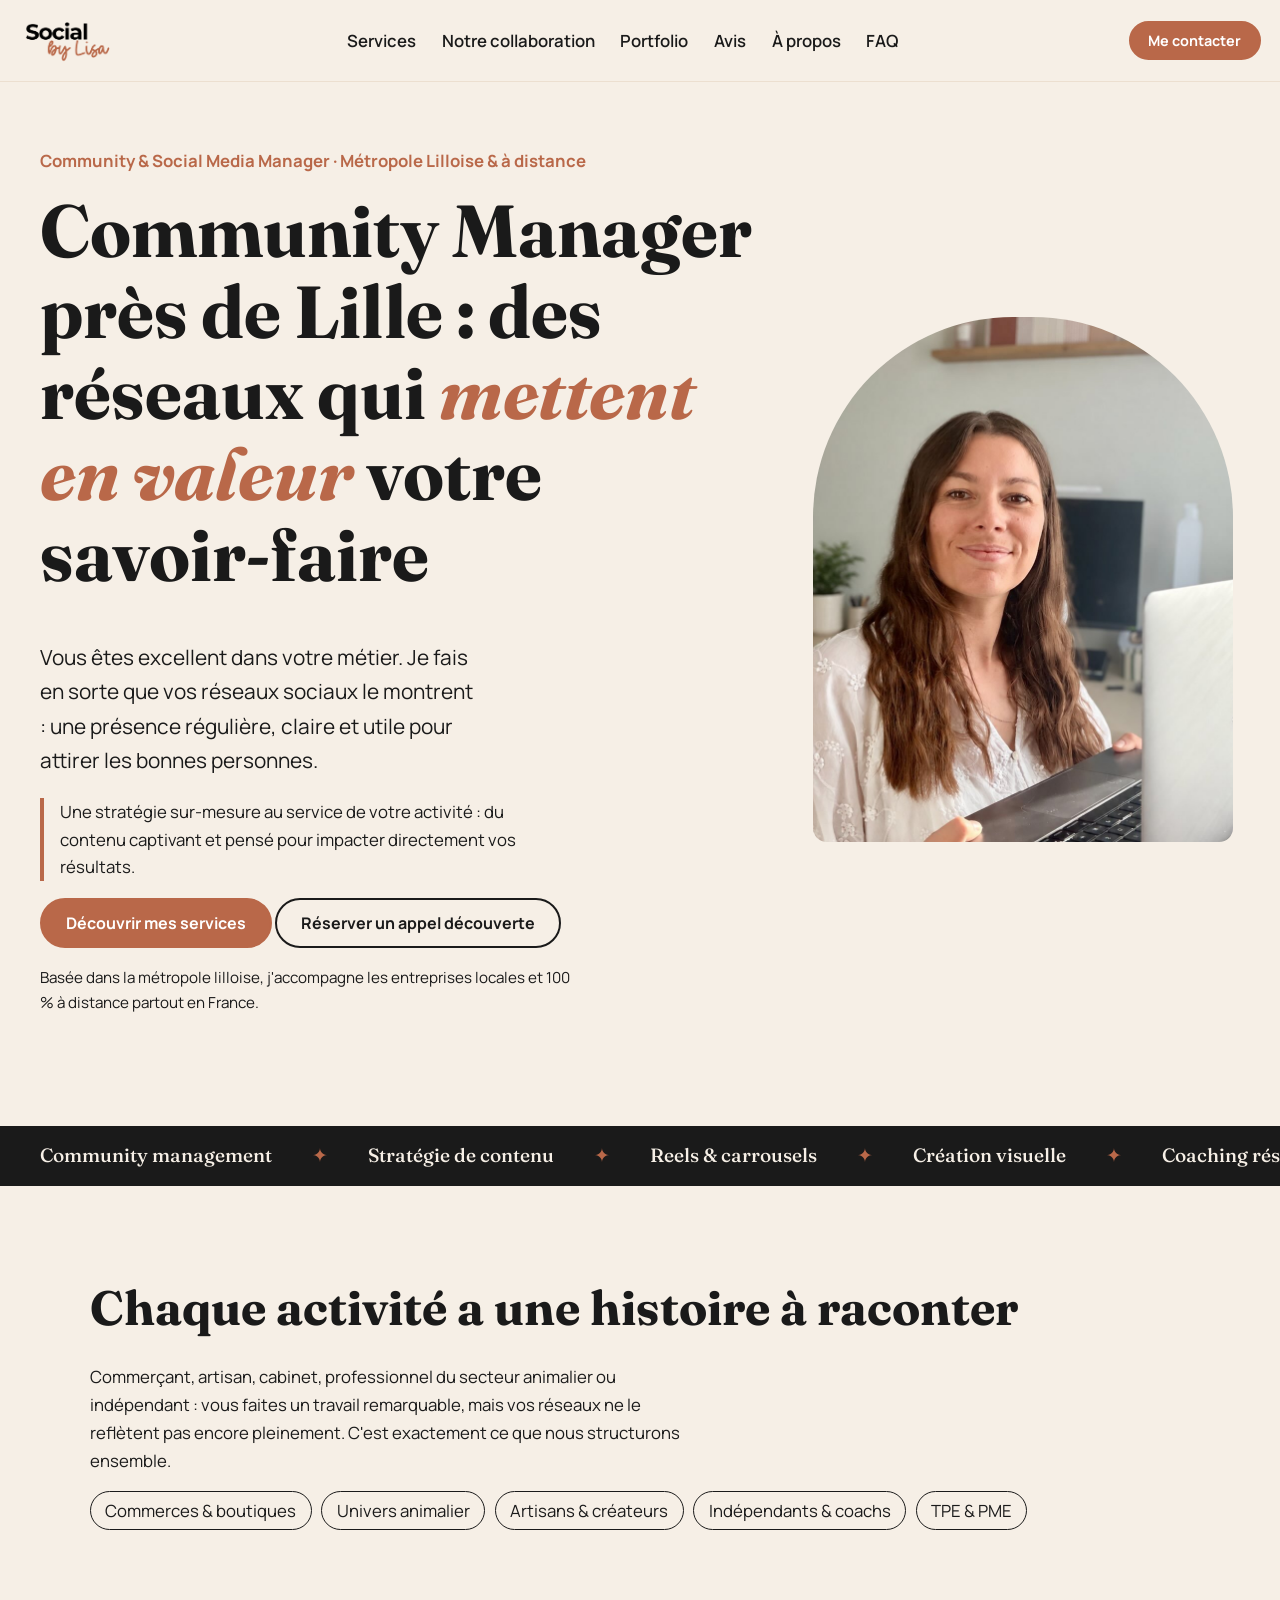
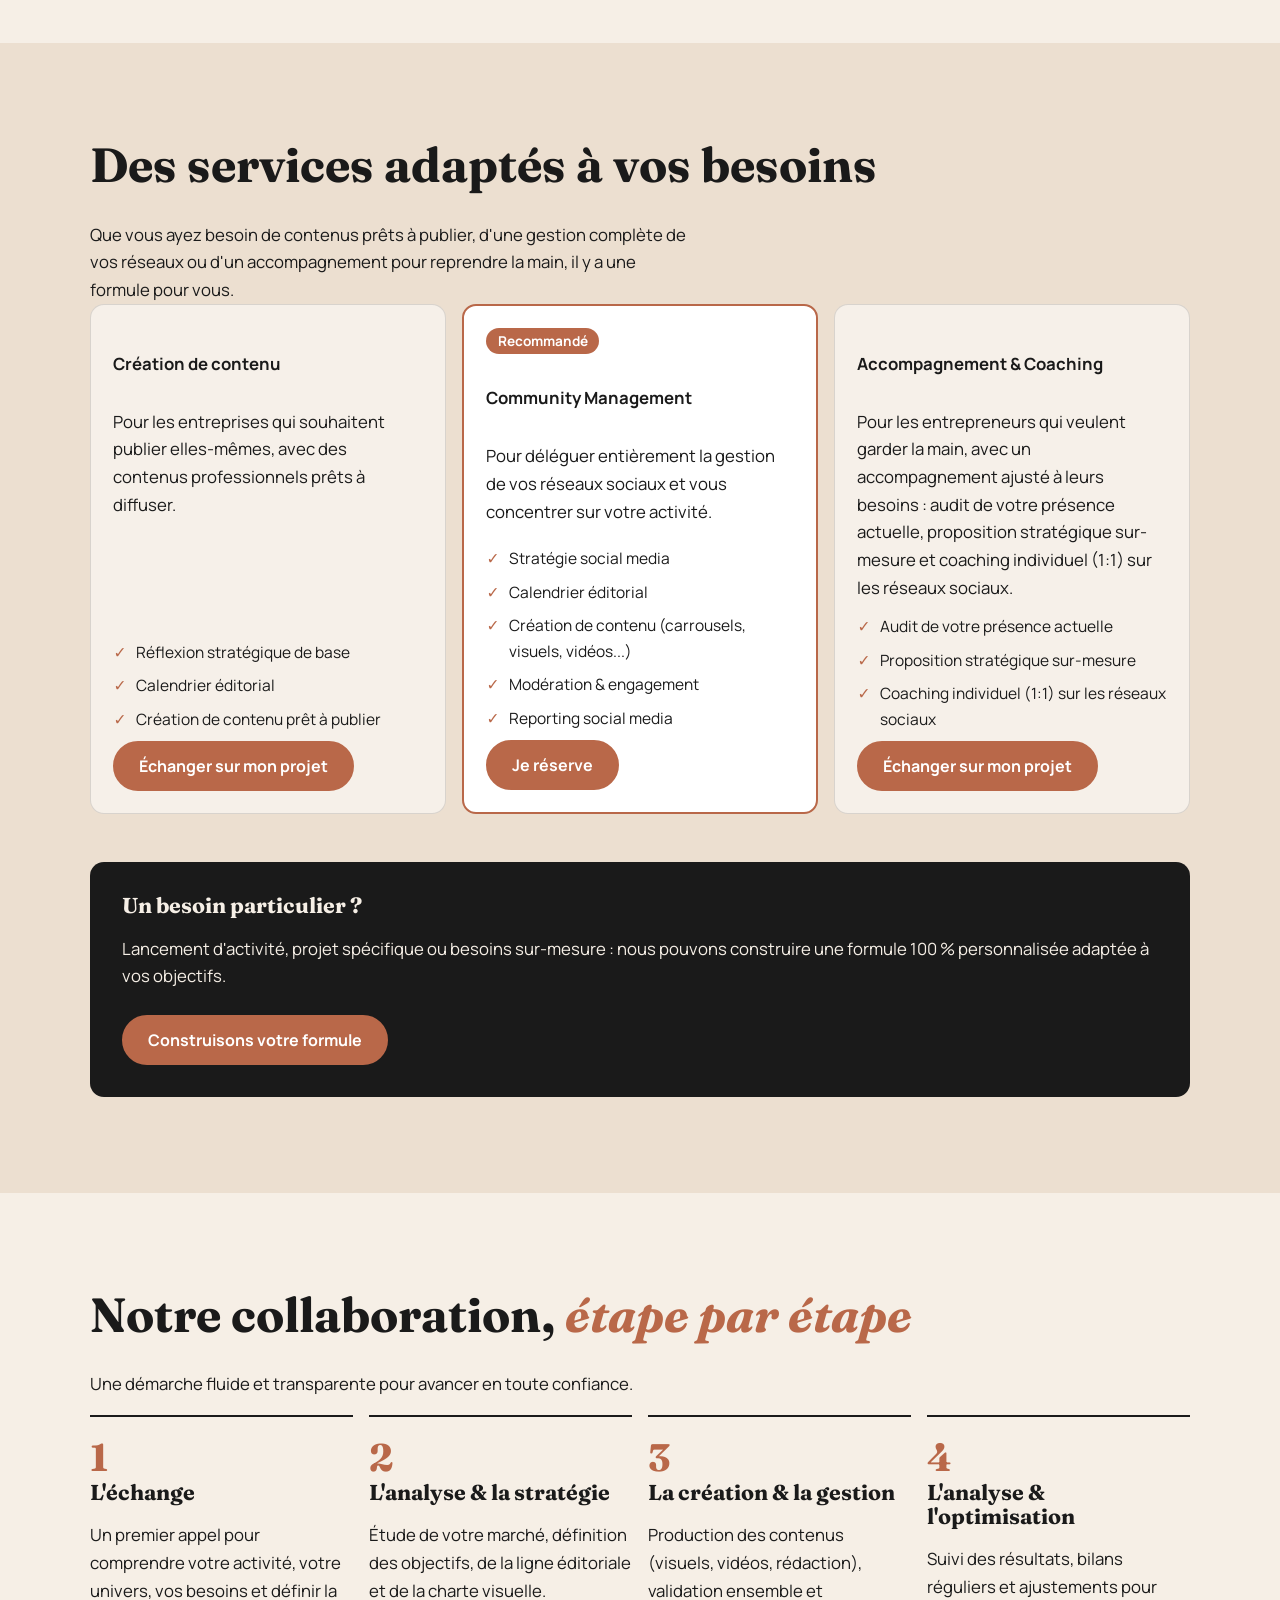
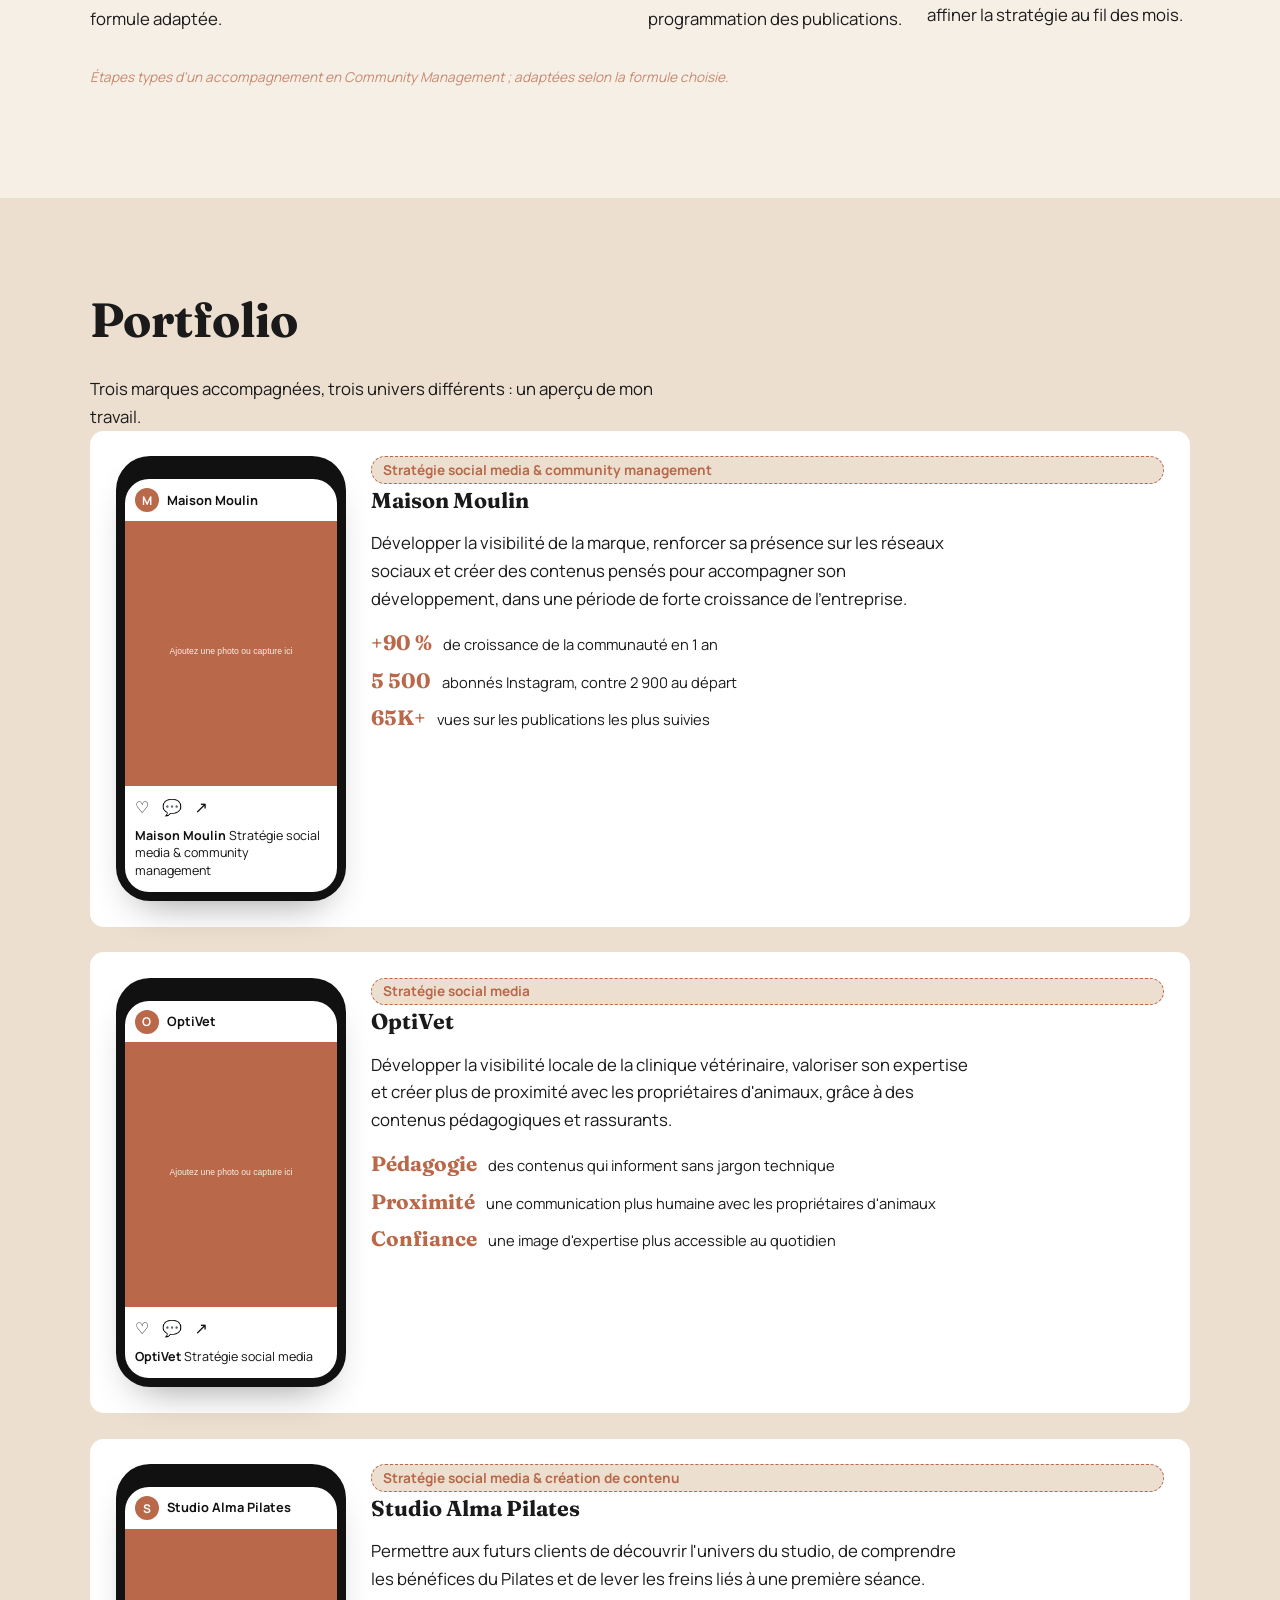
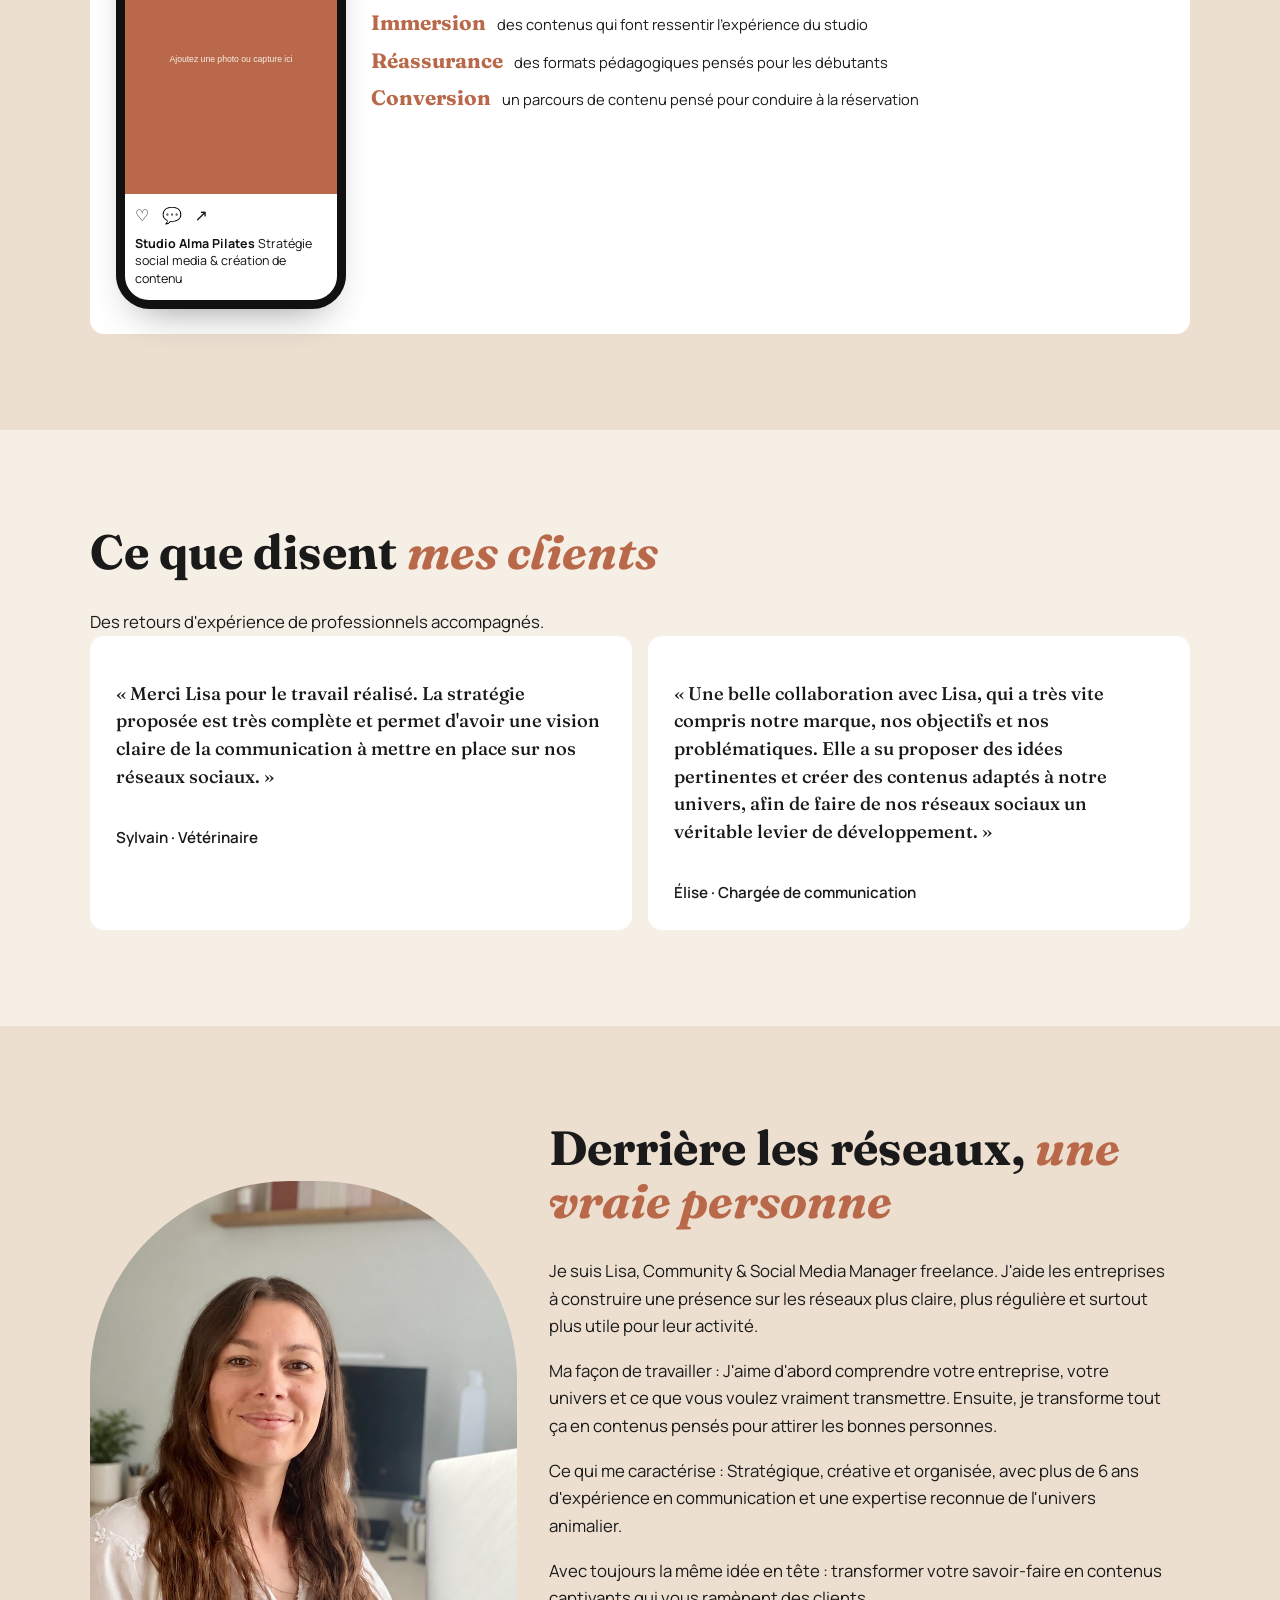
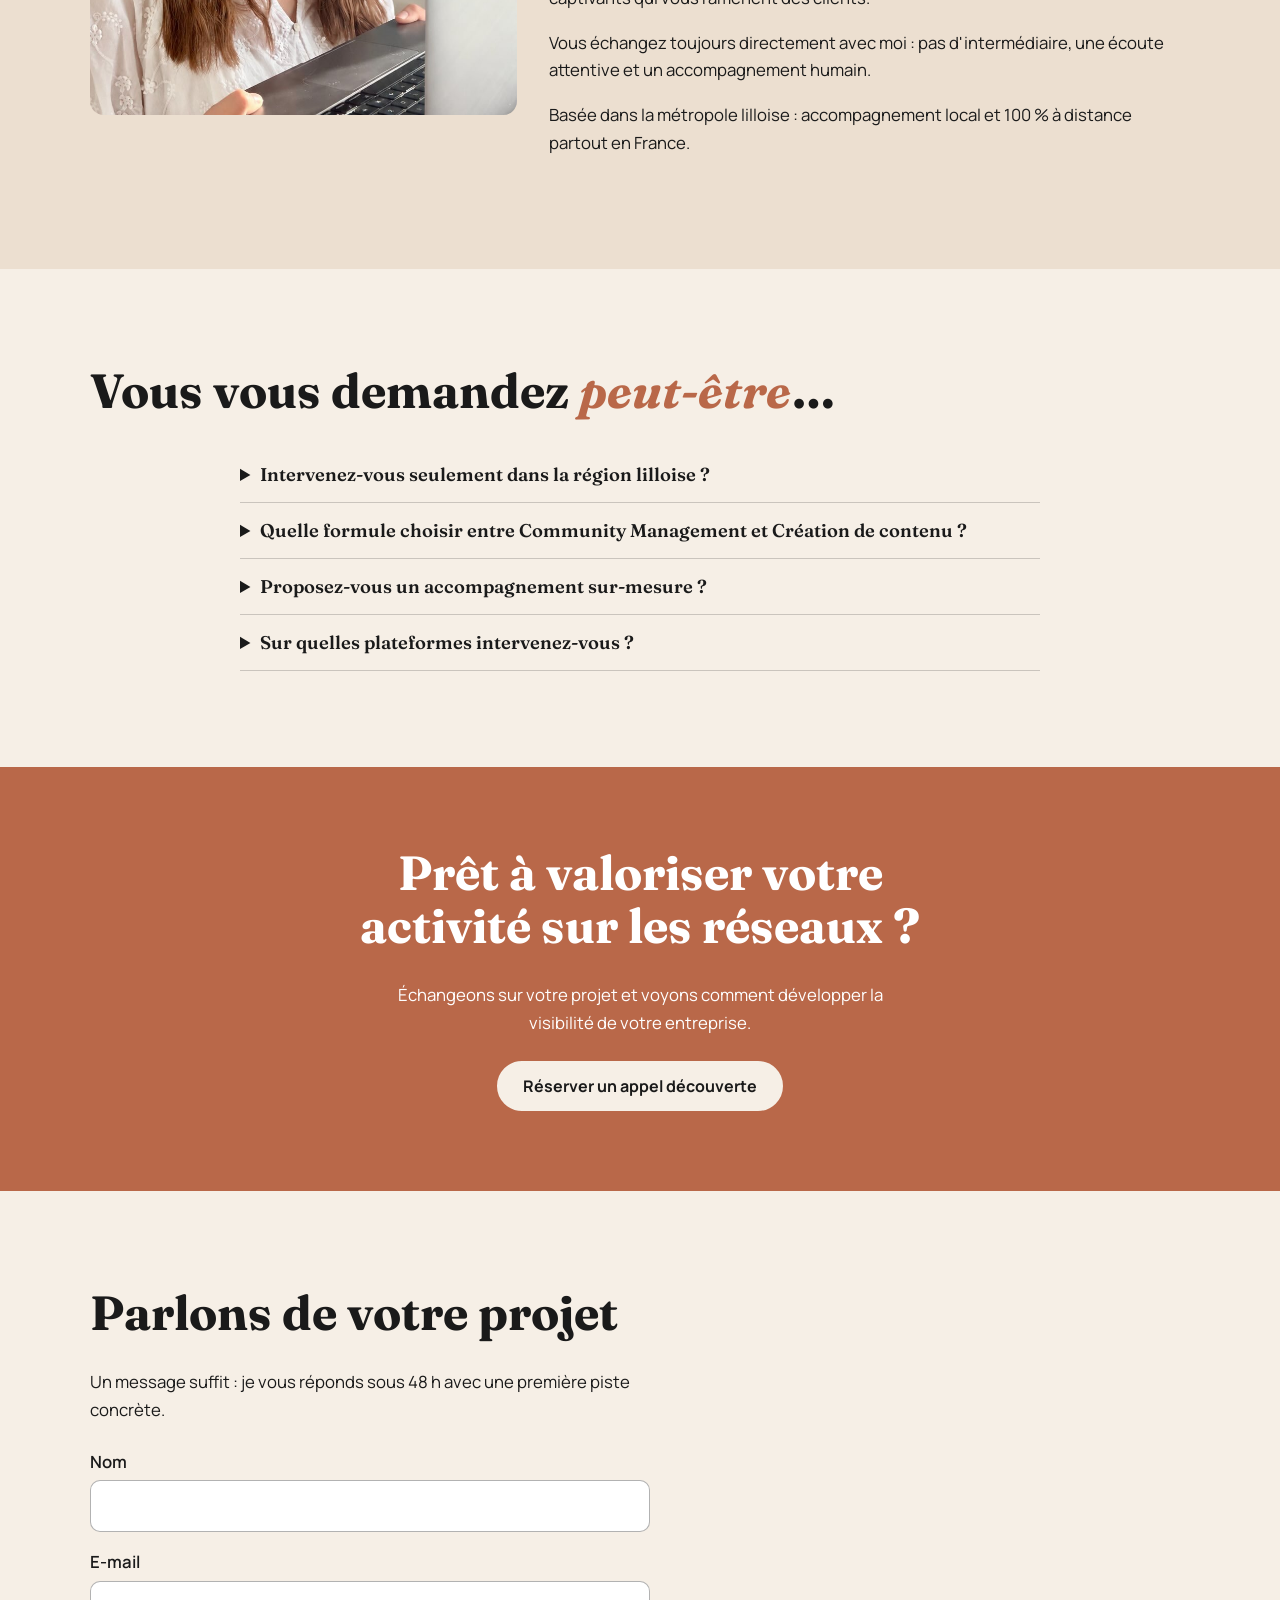
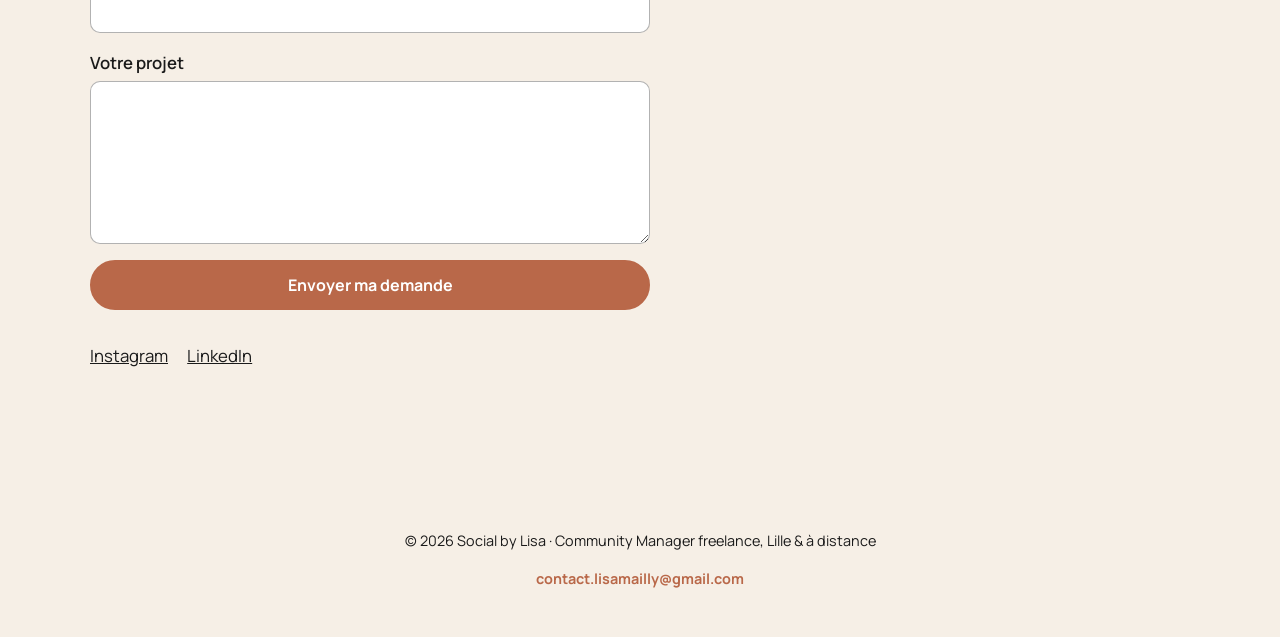
==== index.html @ d809c29f "Add files via upload" ====
<!DOCTYPE html>
<html lang="fr">
<head>
<meta charset="utf-8">
<meta name="viewport" content="width=device-width, initial-scale=1">
<title>Community Manager Freelance Lille &amp; À Distance | Social by Lisa</title>
<meta name="description" content="Community manager freelance basée près de Lille et 100 % à distance : stratégie, création de contenu et gestion de vos réseaux sociaux.">
<link rel="canonical" href="https://VOTRE-DOMAINE.fr/">
<meta property="og:type" content="website">
<meta property="og:title" content="Community Manager Freelance Lille &amp; À Distance | Social by Lisa">
<meta property="og:description" content="Stratégie, création de contenu et gestion de réseaux sociaux, en présentiel autour de Lille ou à distance.">
<meta property="og:image" content="https://VOTRE-DOMAINE.fr/images/partage.jpg">
<meta name="twitter:card" content="summary_large_image">
<meta property="og:locale" content="fr_FR">
<meta name="theme-color" content="#f6efe6">
<link rel="preconnect" href="https://fonts.googleapis.com"><link rel="preconnect" href="https://fonts.gstatic.com" crossorigin>
<link href="https://fonts.googleapis.com/css2?family=Fraunces:ital,opsz,wght@0,9..144,500;0,9..144,700;1,9..144,500&family=Manrope:wght@400;600;700&display=swap" rel="stylesheet">
<link rel="stylesheet" href="style.css">
<script type="application/ld+json">
{"@context":"https://schema.org","@type":"ProfessionalService","name":"Social by Lisa","description":"Community manager et créatrice de contenu freelance : gestion de réseaux sociaux à Lille, dans les Hauts-de-France et à distance.","url":"https://VOTRE-DOMAINE.fr/","areaServed":[{"@type":"City","name":"Lille"},{"@type":"AdministrativeArea","name":"Métropole Européenne de Lille"},{"@type":"AdministrativeArea","name":"Hauts-de-France"},{"@type":"Country","name":"France"}],"address":{"@type":"PostalAddress","addressRegion":"Hauts-de-France","addressCountry":"FR"},"makesOffer":[{"@type":"Offer","itemOffered":{"@type":"Service","name":"Création de contenu"}},{"@type":"Offer","itemOffered":{"@type":"Service","name":"Community Management"}},{"@type":"Offer","itemOffered":{"@type":"Service","name":"Accompagnement & Coaching"}}]}
</script>
</head>
<body>
<a class="skip" href="#main">Aller au contenu</a>
<header class="top"><a class="logo" href="#accueil"><img id="logo" alt="Logo Social by Lisa" hidden></a><button class="burger" aria-label="Menu" aria-expanded="false">Menu</button><nav aria-label="Navigation principale"><ul id="nav"></ul></nav><a class="btn small" data-mail data-k="nav_cta">Me contacter</a></header>
<main id="main">
<section id="accueil" class="hero"><div class="hero-in"><div>
<p class="kicker" data-k="hero.kicker"></p>
<h1 data-k="hero.h1">Community Manager freelance près de Lille : des réseaux qui vous ramènent des clients</h1>
<p class="lead" data-k="hero.lead"></p><p class="pos" data-k="hero.positioning"></p>
<p class="actions"><a class="btn" href="#offres" data-k="hero.cta1"></a> <a class="btn ghost" data-mail data-k="hero.cta2"></a></p>
<p class="zone" data-k="hero.zone"></p></div>
<figure class="photo"><img id="heroimg" width="640" height="800" alt=""></figure></div></section>
<div class="marquee" aria-hidden="true"><div id="marquee"></div></div>
<section id="pour-qui" class="sec"><h2 data-k="who.title"></h2><p class="intro" data-k="who.text"></p><ul id="tags" class="values"></ul></section>
<section id="offres" class="sec alt"><h2 data-k="offers.title"></h2><p class="intro" data-k="offers.intro"></p><div id="offers"></div>
<aside class="sur-mesure"><h3 data-k="custom.title"></h3><p data-k="custom.text"></p><a class="btn" data-mail data-k="custom.cta"></a></aside></section>
<section id="methode" class="sec"><h2 data-k="method.title"></h2><p class="intro" data-k="method.intro"></p><ol id="steps" class="steps"></ol><p class="note" data-k="method.note"></p></section>
<section id="portfolio" class="sec alt"><h2 data-k="portfolio.title"></h2><p class="intro" data-k="portfolio.intro"></p><div id="cases" class="cases"></div></section>
<section id="avis" class="sec"><h2 data-k="reviews.title"></h2><p class="intro" data-k="reviews.intro"></p><div id="reviews" class="reviews"></div></section>
<section id="apropos" class="sec alt"><div class="about"><figure class="photo"><img id="aboutimg" width="640" height="800" alt="" loading="lazy"></figure><div><h2 data-k="about.title"></h2><div id="about"></div></div></div></section>
<section id="faq" class="sec"><h2 data-k="faq.title"></h2><div id="faqlist" class="faq"></div></section>
<section class="band"><h2 data-k="cta.title"></h2><p data-k="cta.text"></p><a class="btn light" data-mail data-k="cta.button"></a></section>
<section id="contact" class="sec"><h2 data-k="contact.title"></h2><p class="intro" data-k="contact.intro"></p>
<form name="contact" method="POST" data-netlify="true" netlify-honeypot="bot" class="form">
<input type="hidden" name="form-name" value="contact"><p hidden><label>Ne pas remplir <input name="bot"></label></p>
<label>Nom<input name="nom" required autocomplete="name"></label>
<label>E-mail<input type="email" name="email" required autocomplete="email"></label>
<label>Votre projet<textarea name="message" rows="5" required></textarea></label>
<button class="btn" type="submit" data-k="contact.submit">Envoyer</button></form>
<ul id="socials" class="socials"></ul></section>
</main>
<footer><p data-k="footer.text"></p><p><a class="footer-mail" data-mail data-k="footer.email"></a></p></footer>
<script src="script.js" defer></script>
</body></html>
---- style.css ----
:root{--bg:#f6efe6;--accent:#b96849;--ink:#1a1a1a;--soft:#ecdfd0;--r:14px}
*{box-sizing:border-box}html{scroll-behavior:smooth}
body{margin:0;background:var(--bg);color:var(--ink);font:400 1.05rem/1.65 Manrope,system-ui,sans-serif}
h1,h2,h3{font-family:Fraunces,Georgia,serif;line-height:1.1;margin:0 0 .6em}
h1{font-size:clamp(2.3rem,7vw,4.6rem);font-weight:700;max-width:16ch}
h2{font-size:clamp(1.9rem,4.5vw,3rem)}h3{font-size:1.35rem}
a{color:inherit}:focus-visible{outline:3px solid var(--accent);outline-offset:3px}
.skip{position:absolute;left:-999px}.skip:focus{left:1rem;top:1rem;background:#fff;padding:.5rem;z-index:9}
.top{position:sticky;top:0;z-index:5;display:flex;justify-content:space-between;align-items:center;padding:.9rem 1.2rem;background:var(--bg);border-bottom:1px solid var(--soft)}
.logo{font:700 1.25rem Fraunces,serif;text-decoration:none}
nav ul{list-style:none;margin:0;padding:0;display:none;position:absolute;left:0;right:0;top:100%;background:var(--bg);flex-direction:column;padding:1rem 1.2rem;border-bottom:1px solid var(--soft)}
nav ul.open{display:flex}nav a{text-decoration:none;font-weight:600;padding:.4rem 0;display:block}nav a:hover{color:var(--accent)}
.burger{background:none;border:1px solid var(--ink);border-radius:99px;padding:.35rem .9rem;font:inherit;cursor:pointer}
section{padding:4.5rem 1.2rem}.hero>*{max-width:1100px;margin-left:auto;margin-right:auto}
.sec{padding-inline:max(1.2rem,calc((100% - 1100px)/2))}
.hero{padding-top:5rem}.hero>*{max-width:1100px}
.kicker{color:var(--accent);font-weight:700}.lead{font-size:1.3rem;max-width:34ch}
.pos{max-width:52ch;border-left:4px solid var(--accent);padding-left:1rem}.zone{max-width:60ch;font-size:.95rem}
.alt{background:var(--soft)}.intro{max-width:60ch;margin:0}
.btn{display:inline-block;background:var(--accent);color:#fff;border:2px solid var(--accent);border-radius:99px;padding:.75rem 1.5rem;font:700 1rem Manrope,sans-serif;text-decoration:none;cursor:pointer;transition:transform .2s,background .2s}
.btn:hover{transform:translateY(-2px);background:#a45a3e}.btn.ghost{background:transparent;color:var(--ink);border-color:var(--ink)}
.offer{margin:2.5rem auto}.offer>p{max-width:62ch}
.packs{display:grid;gap:1rem;grid-template-columns:repeat(auto-fit,minmax(220px,1fr))}
.pack{background:#fff8;border:1px solid #1a1a1a22;border-radius:var(--r);padding:1.4rem;display:flex;flex-direction:column;gap:.5rem}
.pack.reco{border:2px solid var(--accent);background:#fff}.pack .price{font:700 1.9rem Fraunces,serif;color:var(--accent)}
.pack .badge{align-self:flex-start;background:var(--accent);color:#fff;border-radius:99px;padding:.1rem .7rem;font-size:.85rem;font-weight:700}
.pack p{margin:0;flex:1;white-space:pre-line}
.sur-mesure{margin-top:3rem;padding:2rem;border-radius:var(--r);background:var(--ink);color:var(--bg)}.sur-mesure .btn{margin-top:.5rem}
.grid{display:grid;gap:1rem;grid-template-columns:repeat(auto-fill,minmax(230px,1fr))}
.grid figure{margin:0;border-radius:var(--r);overflow:hidden;background:#fff}
.grid img{display:block;width:100%;aspect-ratio:4/5;object-fit:cover;transition:transform .4s}.grid figure:hover img{transform:scale(1.04)}
.grid figcaption{padding:.7rem 1rem;font-weight:600}
.about{display:grid;gap:1.5rem}.about p{max-width:62ch}.values{display:flex;gap:.6rem;flex-wrap:wrap;list-style:none;padding:0}
.values li{border:1px solid var(--ink);border-radius:99px;padding:.3rem .9rem}
.form{display:grid;gap:1rem;max-width:560px;margin:1.5rem auto 0 0}
.form label{display:grid;gap:.3rem;font-weight:600}
input,textarea{font:inherit;padding:.7rem;border:1px solid #1a1a1a55;border-radius:10px;background:#fff}
.socials{list-style:none;display:flex;gap:1.2rem;padding:0;margin-top:2rem}
footer{padding:2rem 1.2rem;text-align:center;font-size:.9rem}
footer .footer-mail{color:var(--accent);font-weight:700;text-decoration:none}
@media(min-width:860px){.burger{display:none}nav ul{display:flex!important;position:static;flex-direction:row;gap:1.6rem;padding:0;border:0}section{padding:6rem 2rem}.about{grid-template-columns:1fr 1fr}}
@media(prefers-reduced-motion:reduce){*{transition:none!important;scroll-behavior:auto!important}}
/* ---- v2 : style agence ---- */
em{font-style:italic;color:var(--accent)}
.top{gap:1rem}.logo{display:flex;align-items:center;gap:.6rem}.logo img{height:52px;width:auto}
.btn.small{padding:.5rem 1.1rem;font-size:.9rem;display:none}
.hero{padding-top:3rem}.hero-in{max-width:1200px;margin:0 auto;display:grid;gap:2.5rem;align-items:center}
.hero h1{max-width:18ch}
.photo{margin:0;border-radius:200px 200px var(--r) var(--r);overflow:hidden;background:var(--soft);max-width:420px;justify-self:center}
.photo img{display:block;width:100%;height:auto;aspect-ratio:4/5;object-fit:cover}
.marquee{overflow:hidden;background:var(--ink);color:var(--bg);padding:1rem 0;white-space:nowrap}
.marquee div{display:inline-flex;gap:2.5rem;animation:mq 40s linear infinite;font:500 1.2rem Fraunces,serif;padding-left:2.5rem}
.marquee span::after{content:"✦";color:var(--accent);margin-left:2.5rem}
@keyframes mq{to{transform:translateX(-50%)}}
.steps{list-style:none;counter-reset:s;padding:0;display:grid;gap:1rem;grid-template-columns:repeat(auto-fit,minmax(220px,1fr))}
.steps li{counter-increment:s;border-top:2px solid var(--ink);padding-top:1rem}
.steps li::before{content:counter(s);font:700 2.4rem Fraunces,serif;color:var(--accent)}
.reviews{display:grid;gap:1rem;grid-template-columns:repeat(auto-fit,minmax(260px,1fr))}
.review{margin:0;background:#fff;border-radius:var(--r);padding:1.6rem;display:flex;flex-direction:column;gap:1rem;position:relative}
.review blockquote{margin:0;font:500 1.15rem/1.5 Fraunces,serif}.review figcaption{font-weight:600;font-size:.95rem}
.tag{align-self:flex-start;background:var(--soft);border:1px dashed var(--accent);border-radius:99px;padding:.1rem .7rem;font-size:.8rem}
.about{max-width:1100px;margin:0 auto;display:grid;gap:2rem;align-items:center}.about>*{max-width:none}
.faq{max-width:800px;margin:1.5rem auto 0 0}
.faq details{border-bottom:1px solid #1a1a1a33;padding:1rem 0}.faq summary{cursor:pointer;font:600 1.15rem Fraunces,serif}
.faq p{margin:.6rem 0 0}
.band{background:var(--accent);color:#fff;text-align:center;padding:5rem 1.2rem}
.band h2{max-width:20ch;margin-inline:auto}.band p{max-width:52ch;margin:0 auto 1.5rem}
.btn.light{background:var(--bg);color:var(--ink);border-color:var(--bg)}.band em{color:var(--ink)}
.sur-mesure em{color:var(--bg)}.sec>.values,.sec>.faq{margin-left:auto;margin-right:auto}
@media(min-width:860px){.btn.small{display:inline-block}.hero-in{grid-template-columns:1.25fr .75fr}.about{grid-template-columns:.8fr 1.2fr}}
@media(prefers-reduced-motion:reduce){.marquee div{animation:none}}
/* ---- v3 : services sans prix, portfolio en aperçu téléphone ---- */
.pack .features{list-style:none;padding:0;margin:.3rem 0 0;display:grid;gap:.5rem}
.pack .features li{padding-left:1.4rem;position:relative;font-size:.97rem}
.pack .features li::before{content:"✓";position:absolute;left:0;color:var(--accent);font-weight:700}
.pack .btn{margin-top:auto;align-self:flex-start}
.note{font-size:.85rem;opacity:.75;margin-top:1rem}
.cases{display:grid;gap:1.6rem}
.case{background:#fff;border-radius:var(--r);padding:1.6rem;display:grid;gap:1.6rem}
.case .tag{color:var(--accent);font-weight:700;font-size:.85rem;margin:0 0 .3rem}
.case h3{margin:0 0 .5rem}
.case-body>p:not(.tag){max-width:60ch}
.case-stats{list-style:none;padding:0;margin:1.1rem 0 0;display:grid;gap:.7rem}
.case-stats li{display:grid;grid-template-columns:auto 1fr;gap:.7rem;align-items:baseline}
.case-stats strong{font:700 1.3rem Fraunces,serif;color:var(--accent);white-space:nowrap}
.case-stats span{font-size:.92rem}
.phone{width:230px;margin:0 auto;background:#111;border-radius:34px;padding:9px;box-shadow:0 20px 40px -22px #0007}
.phone-notch{width:64px;height:14px;background:#111;border-radius:0 0 10px 10px;margin:0 auto}
.phone-screen{background:#fff;border-radius:24px;overflow:hidden}
.ig-header{display:flex;align-items:center;gap:.5rem;padding:.55rem .65rem}
.ig-avatar{width:24px;height:24px;border-radius:50%;background:var(--accent);color:#fff;display:flex;align-items:center;justify-content:center;font:700 .75rem Manrope,sans-serif;flex:none}
.ig-name{font-weight:700;font-size:.8rem;color:#111}
.ig-photo{width:100%;aspect-ratio:4/5;object-fit:cover;background:var(--soft);display:block}
.ig-actions{padding:.5rem .65rem 0;font-size:1rem;letter-spacing:.3rem;color:#111}
.ig-caption{padding:.4rem .65rem .8rem;font-size:.78rem;color:#111;line-height:1.4}
@media(min-width:760px){.case{grid-template-columns:230px 1fr;align-items:start}}
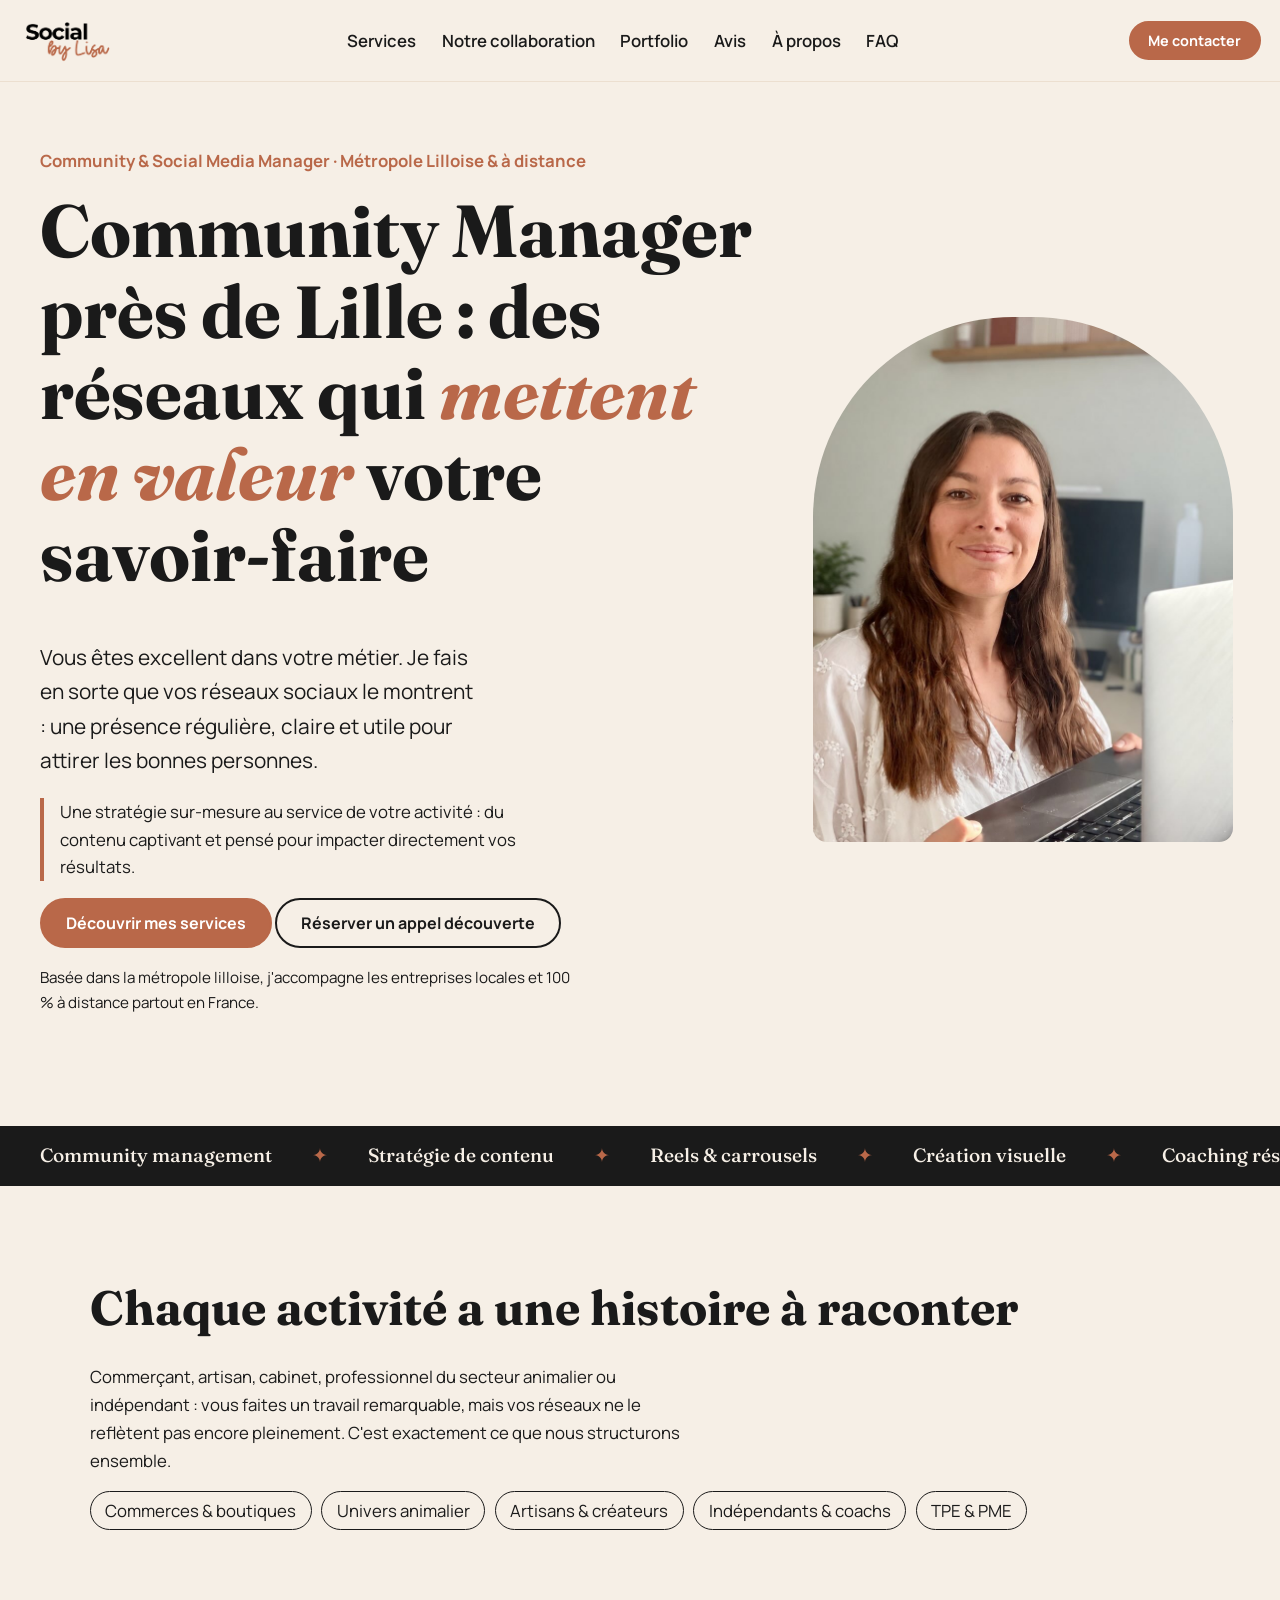
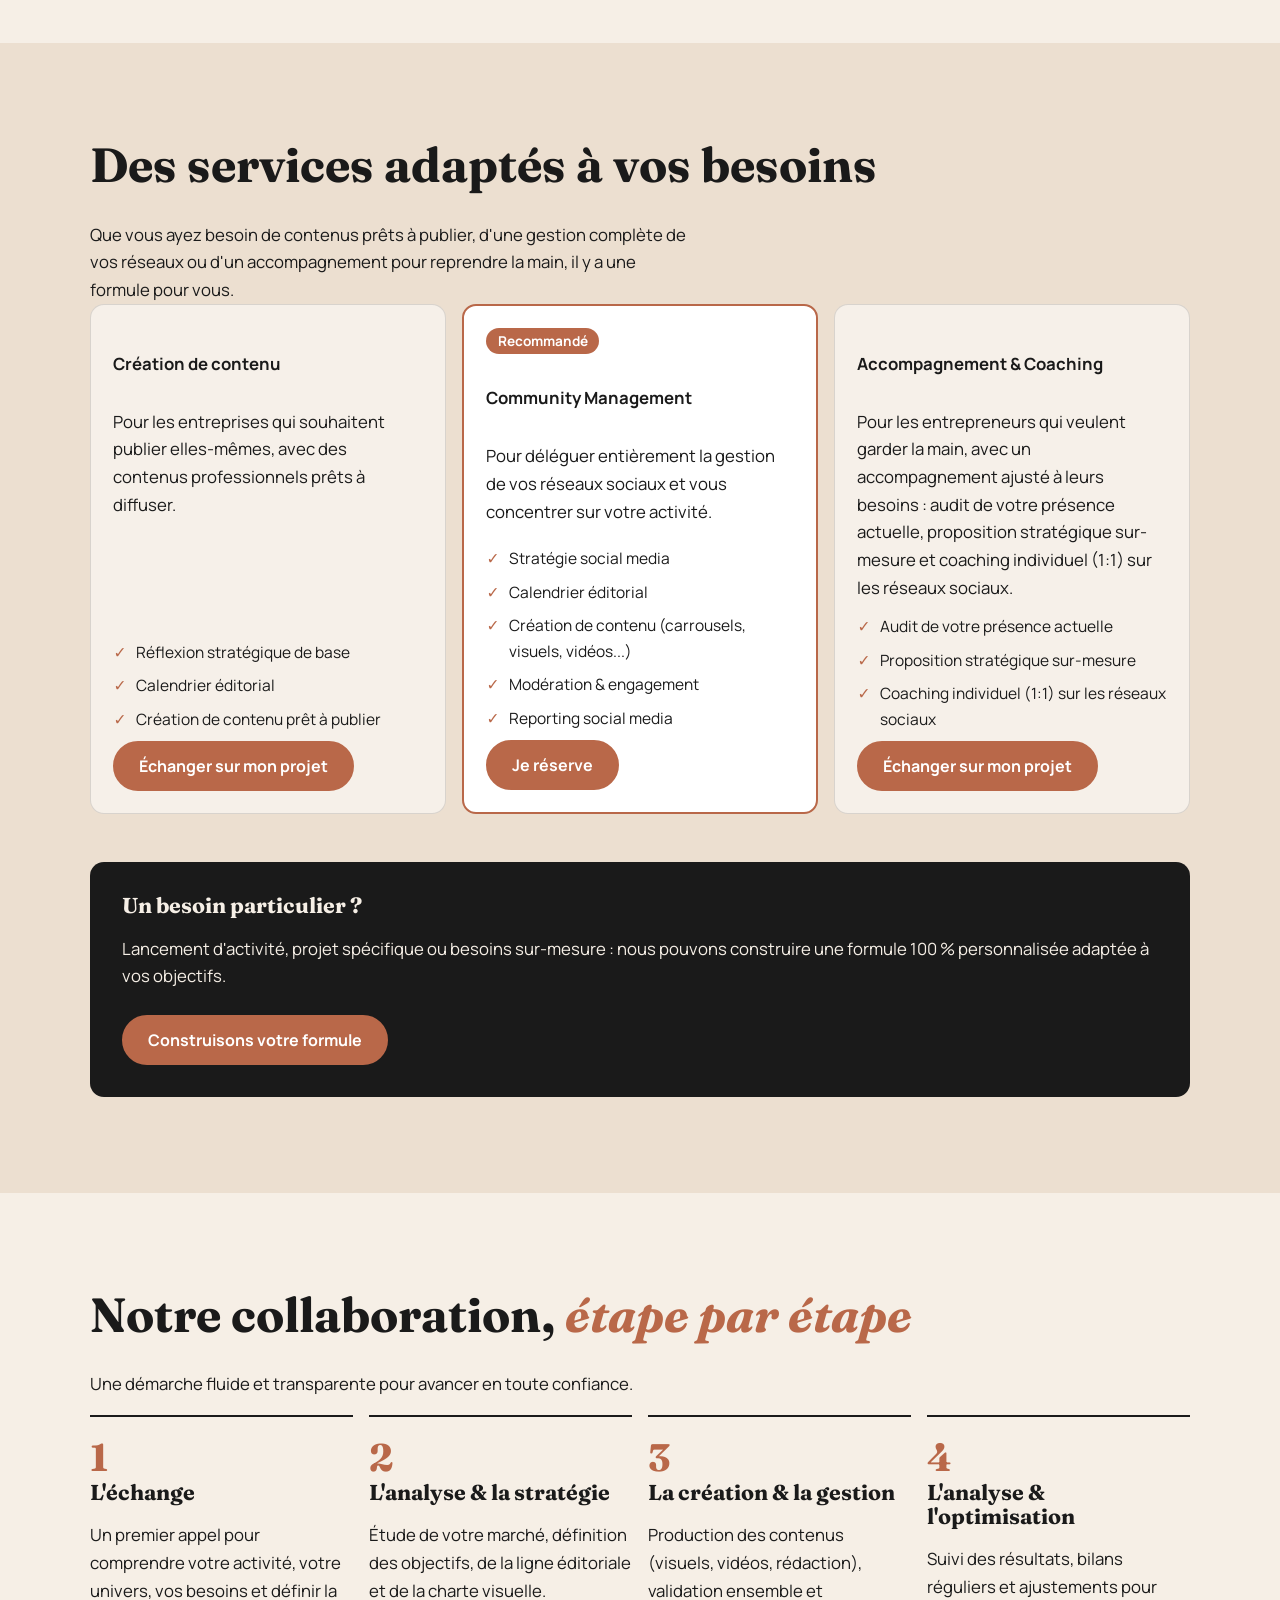
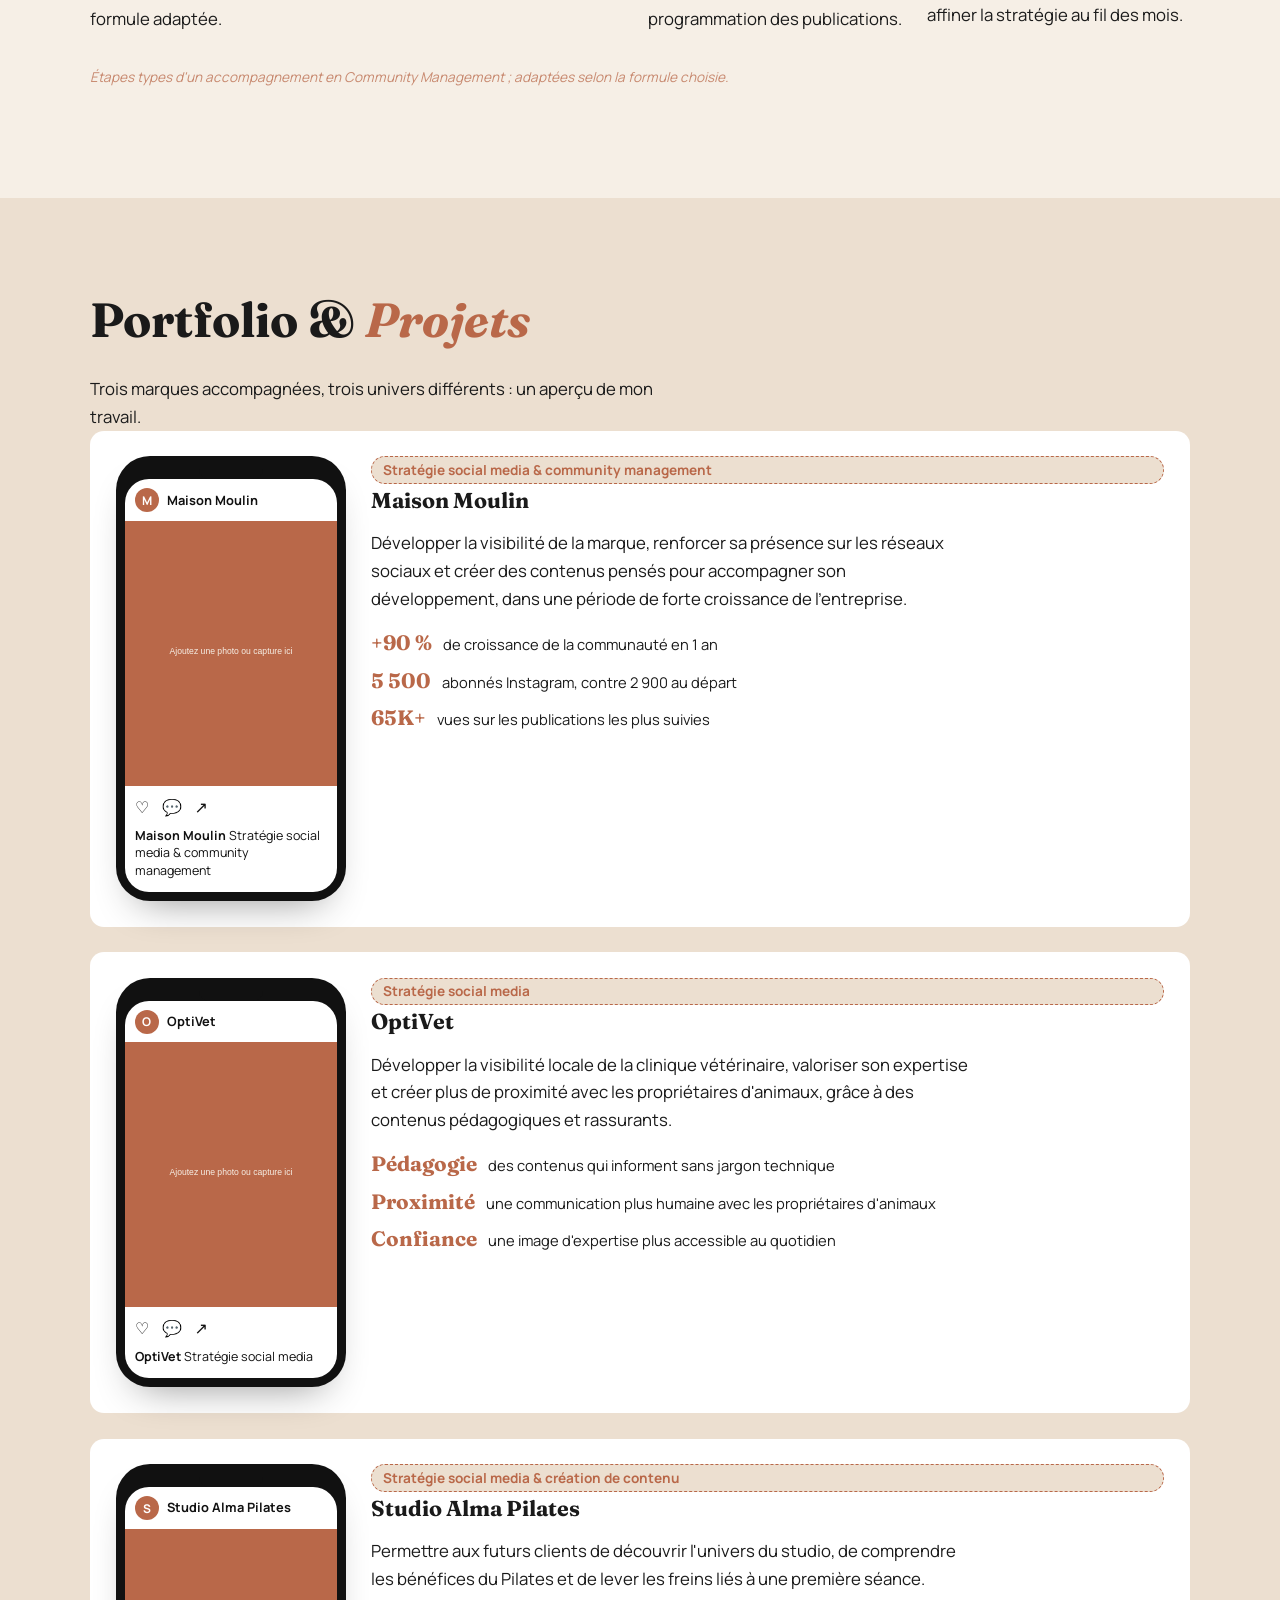
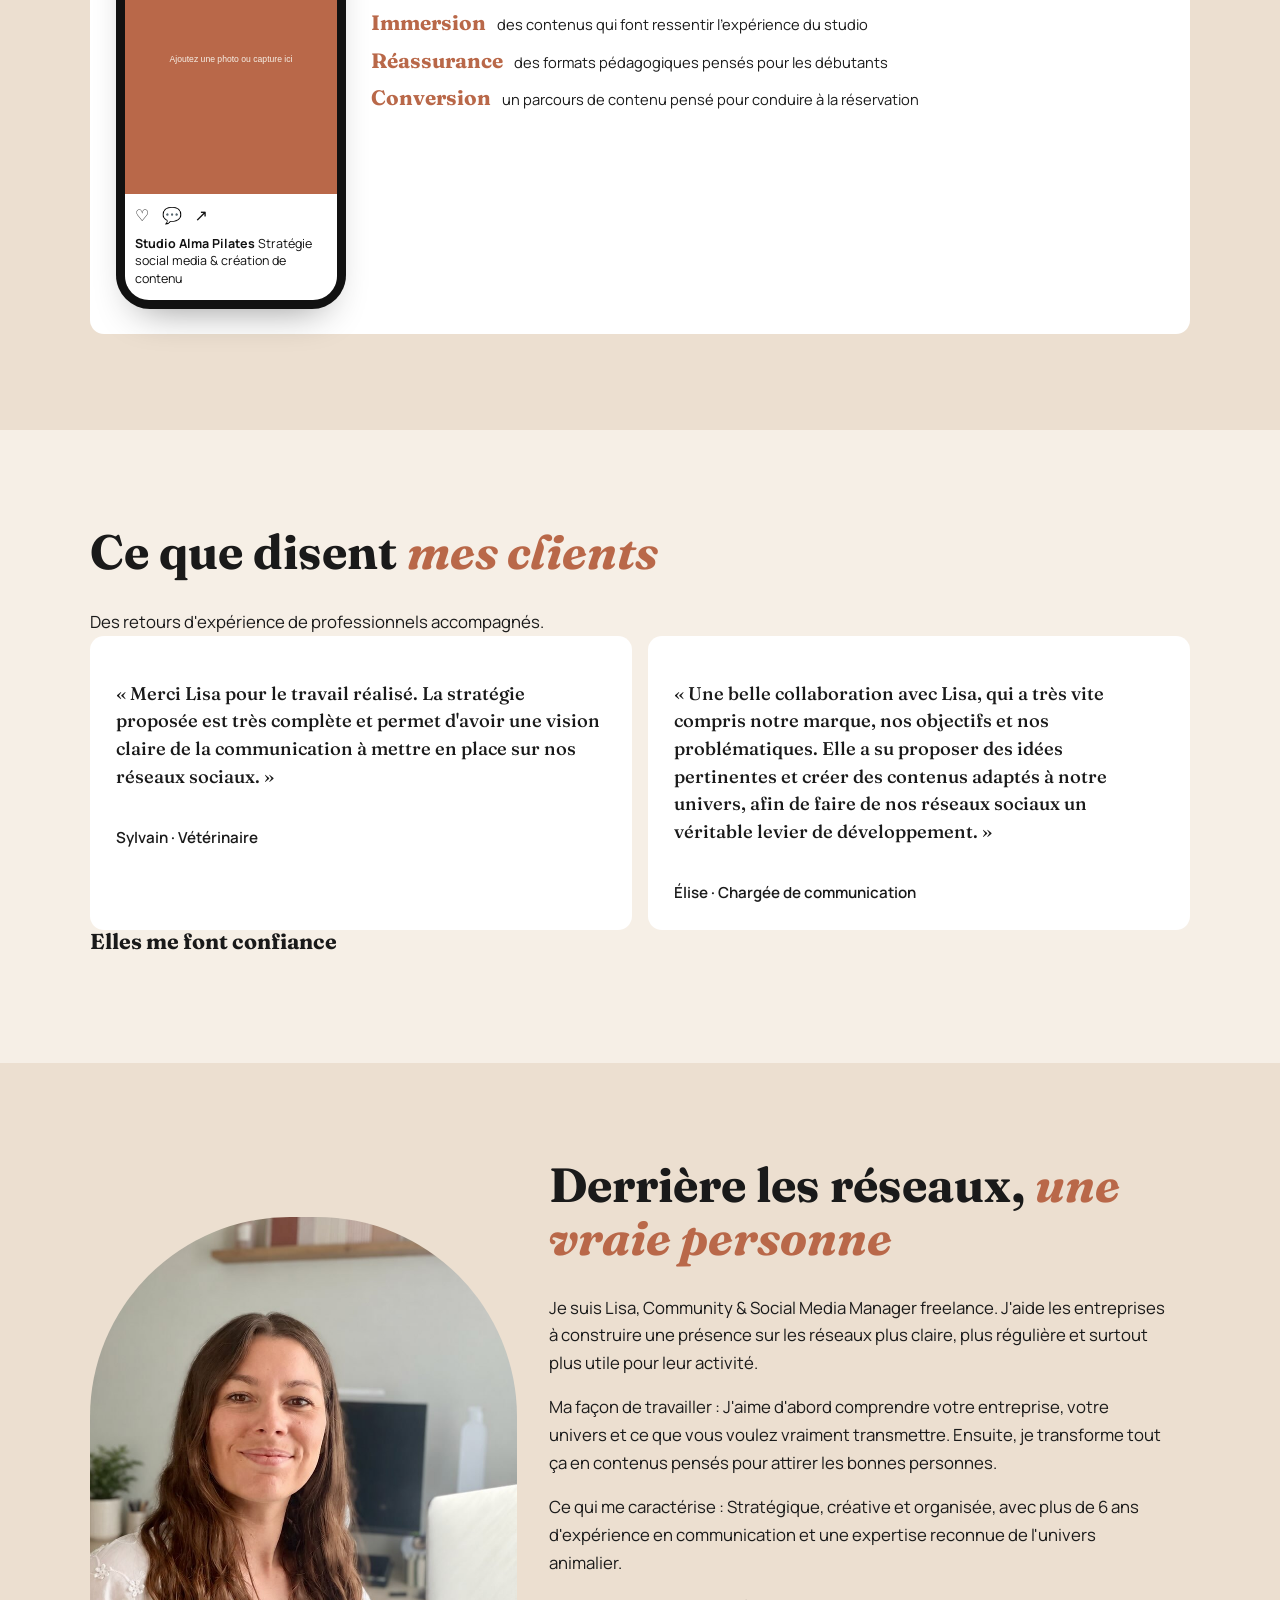
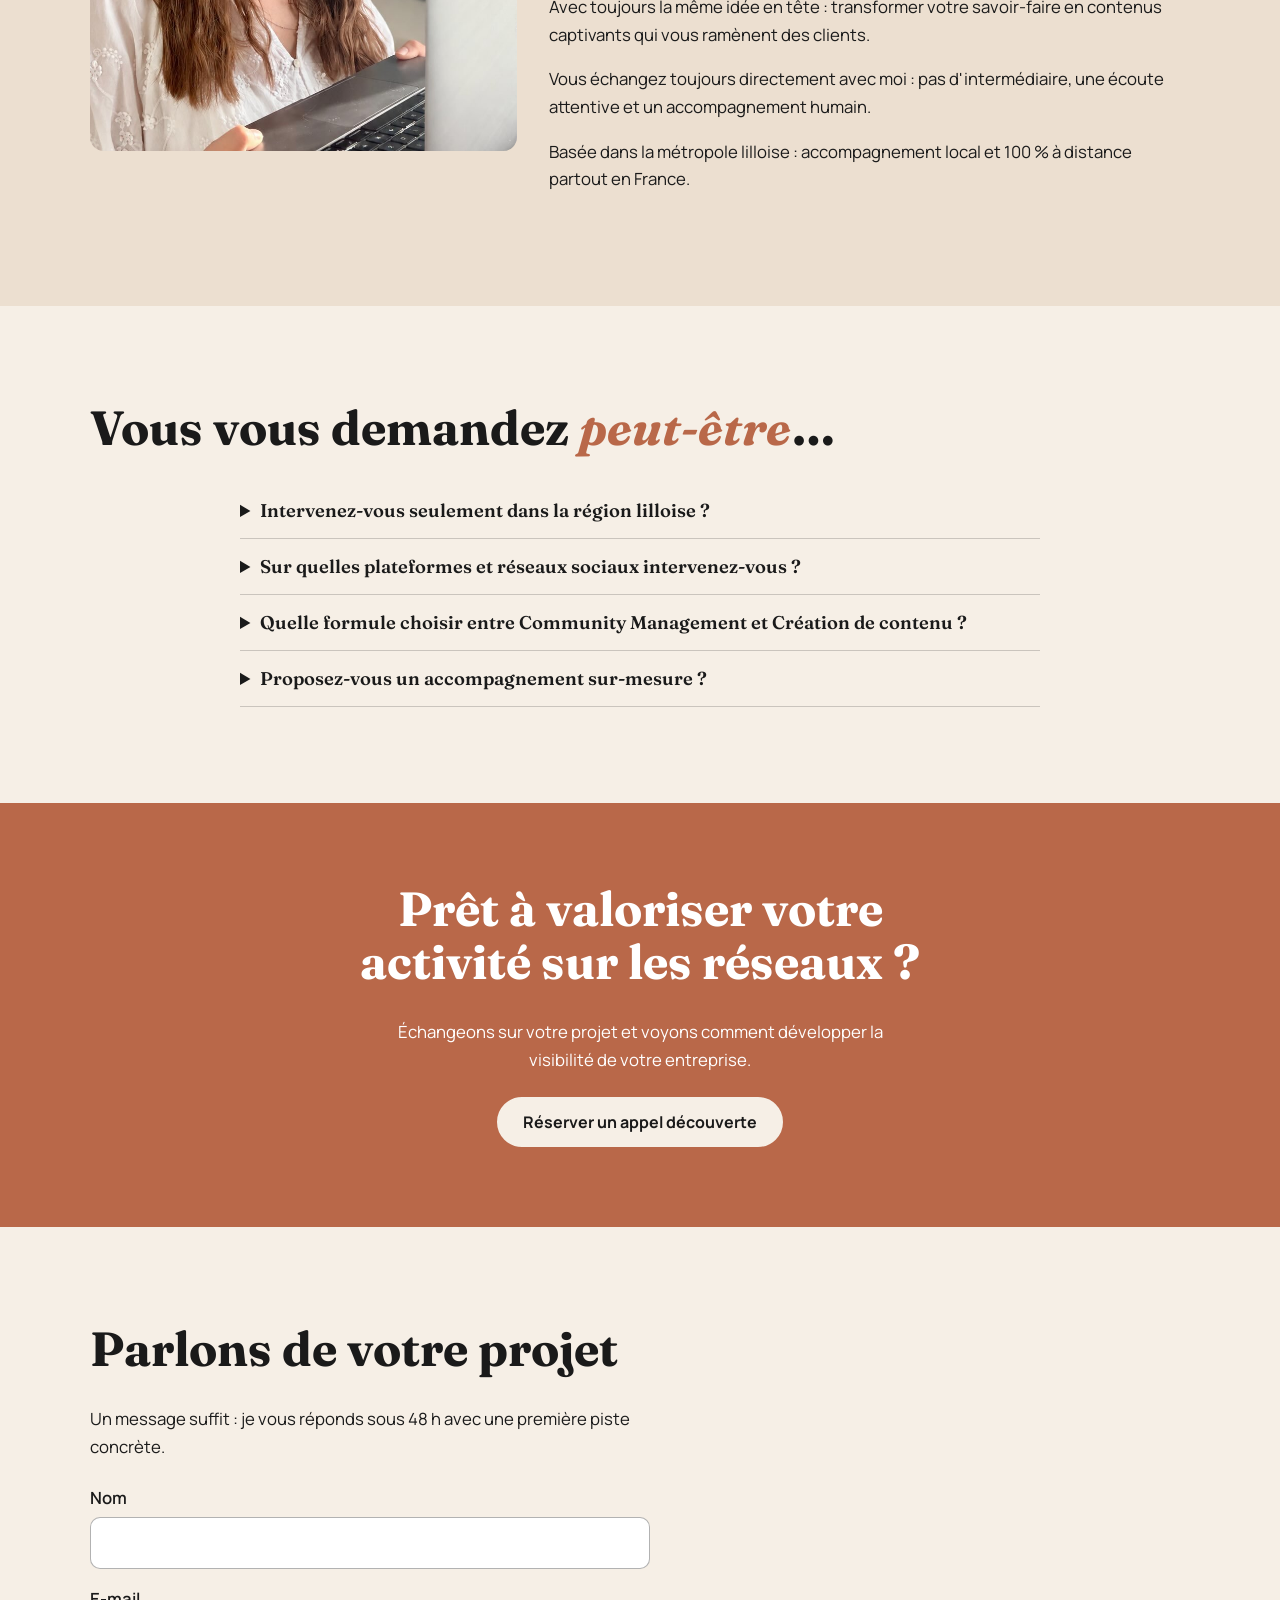
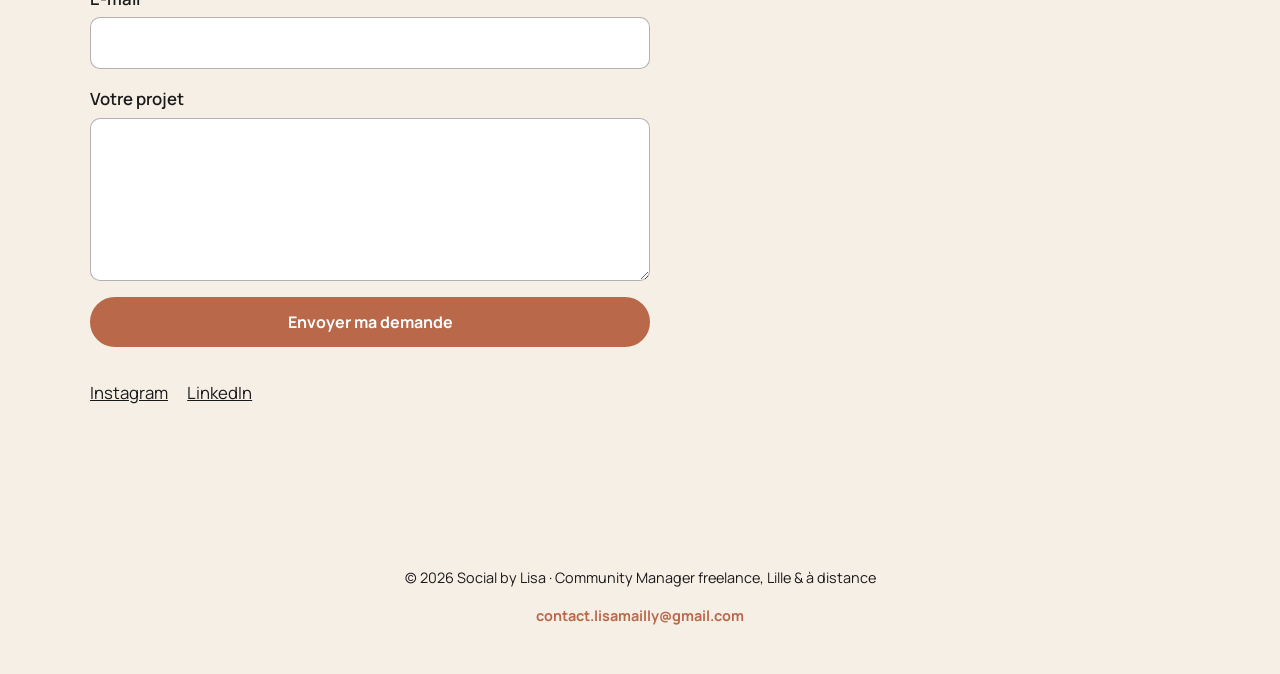
==== commit 03f9b12d: "index.html" ====
--- a/index.html
+++ b/index.html
@@ -37,18 +37,28 @@
 <aside class="sur-mesure"><h3 data-k="custom.title"></h3><p data-k="custom.text"></p><a class="btn" data-mail data-k="custom.cta"></a></aside></section>
 <section id="methode" class="sec"><h2 data-k="method.title"></h2><p class="intro" data-k="method.intro"></p><ol id="steps" class="steps"></ol><p class="note" data-k="method.note"></p></section>
 <section id="portfolio" class="sec alt"><h2 data-k="portfolio.title"></h2><p class="intro" data-k="portfolio.intro"></p><div id="cases" class="cases"></div></section>
-<section id="avis" class="sec"><h2 data-k="reviews.title"></h2><p class="intro" data-k="reviews.intro"></p><div id="reviews" class="reviews"></div></section>
+<section id="avis" class="sec"><h2 data-k="reviews.title"></h2><p class="intro" data-k="reviews.intro"></p><div id="reviews" class="reviews"></div>
+<div class="partners-block">
+  <h3 data-k="reviews.partnersTitle" class="partners-title"></h3>
+  <div id="partners" class="partners-grid"></div>
+</div>
+</section>
 <section id="apropos" class="sec alt"><div class="about"><figure class="photo"><img id="aboutimg" width="640" height="800" alt="" loading="lazy"></figure><div><h2 data-k="about.title"></h2><div id="about"></div></div></div></section>
 <section id="faq" class="sec"><h2 data-k="faq.title"></h2><div id="faqlist" class="faq"></div></section>
 <section class="band"><h2 data-k="cta.title"></h2><p data-k="cta.text"></p><a class="btn light" data-mail data-k="cta.button"></a></section>
-<section id="contact" class="sec"><h2 data-k="contact.title"></h2><p class="intro" data-k="contact.intro"></p>
-<form name="contact" method="POST" data-netlify="true" netlify-honeypot="bot" class="form">
-<input type="hidden" name="form-name" value="contact"><p hidden><label>Ne pas remplir <input name="bot"></label></p>
-<label>Nom<input name="nom" required autocomplete="name"></label>
-<label>E-mail<input type="email" name="email" required autocomplete="email"></label>
-<label>Votre projet<textarea name="message" rows="5" required></textarea></label>
-<button class="btn" type="submit" data-k="contact.submit">Envoyer</button></form>
-<ul id="socials" class="socials"></ul></section>
+<section id="contact" class="sec center-contact">
+<div class="contact-box">
+  <h2 data-k="contact.title"></h2>
+  <p class="intro" data-k="contact.intro"></p>
+  <form name="contact" method="POST" data-netlify="true" netlify-honeypot="bot" class="form">
+  <input type="hidden" name="form-name" value="contact"><p hidden><label>Ne pas remplir <input name="bot"></label></p>
+  <label>Nom<input name="nom" required autocomplete="name"></label>
+  <label>E-mail<input type="email" name="email" required autocomplete="email"></label>
+  <label>Votre projet<textarea name="message" rows="5" required></textarea></label>
+  <button class="btn" type="submit" data-k="contact.submit">Envoyer</button></form>
+  <ul id="socials" class="socials"></ul>
+</div>
+</section>
 </main>
 <footer><p data-k="footer.text"></p><p><a class="footer-mail" data-mail data-k="footer.email"></a></p></footer>
 <script src="script.js" defer></script>
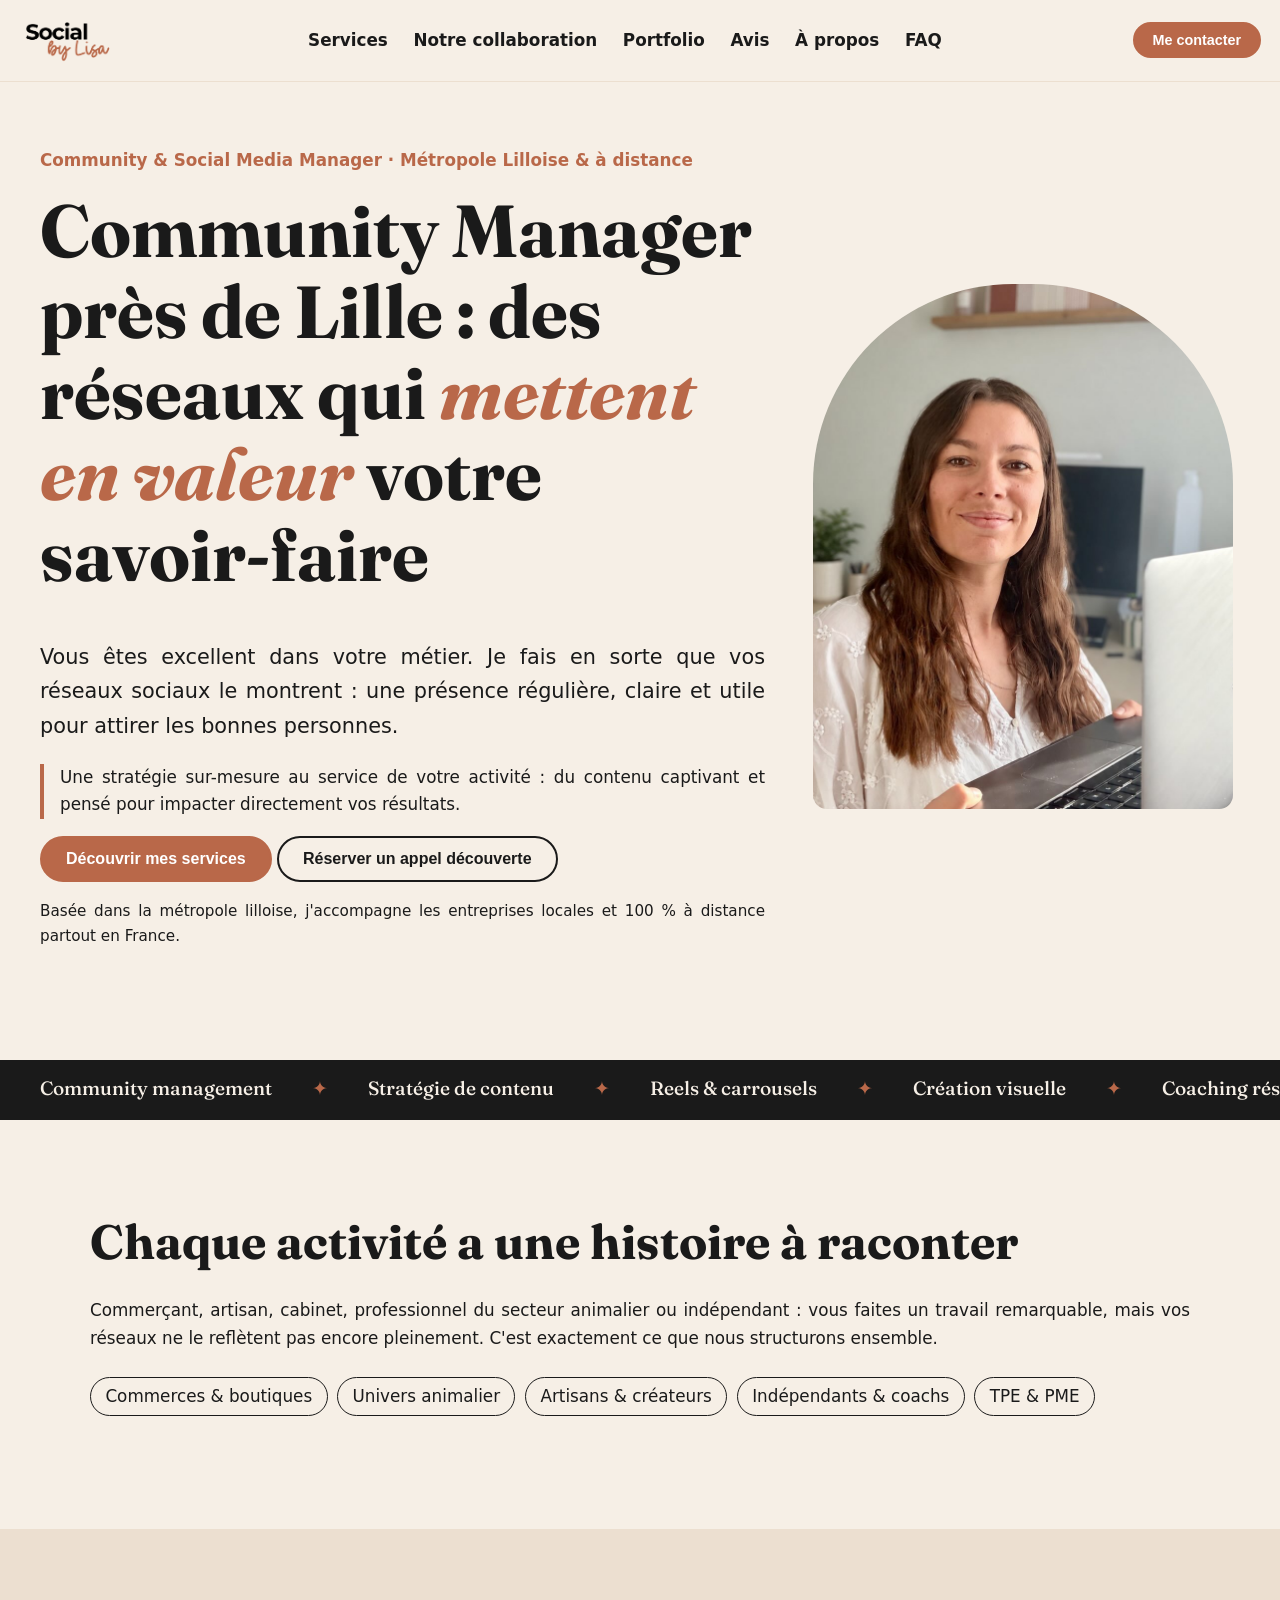
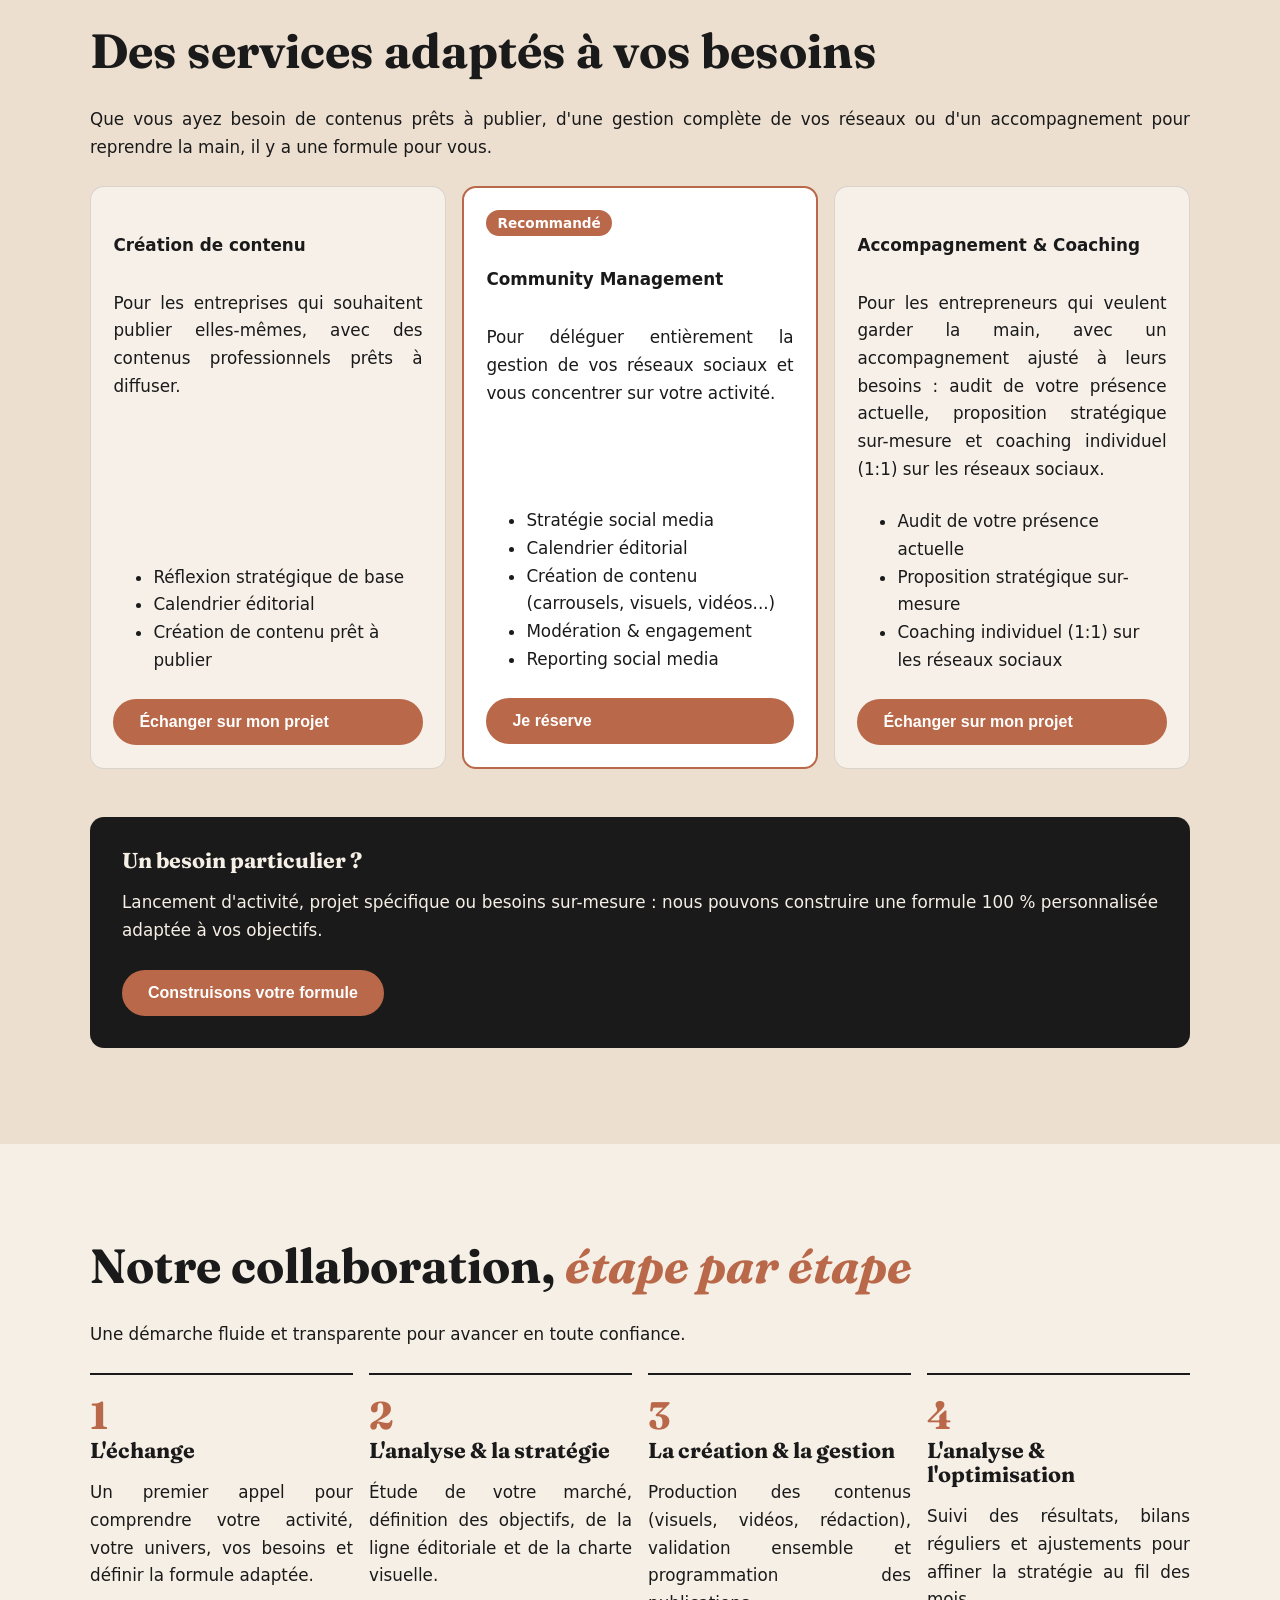
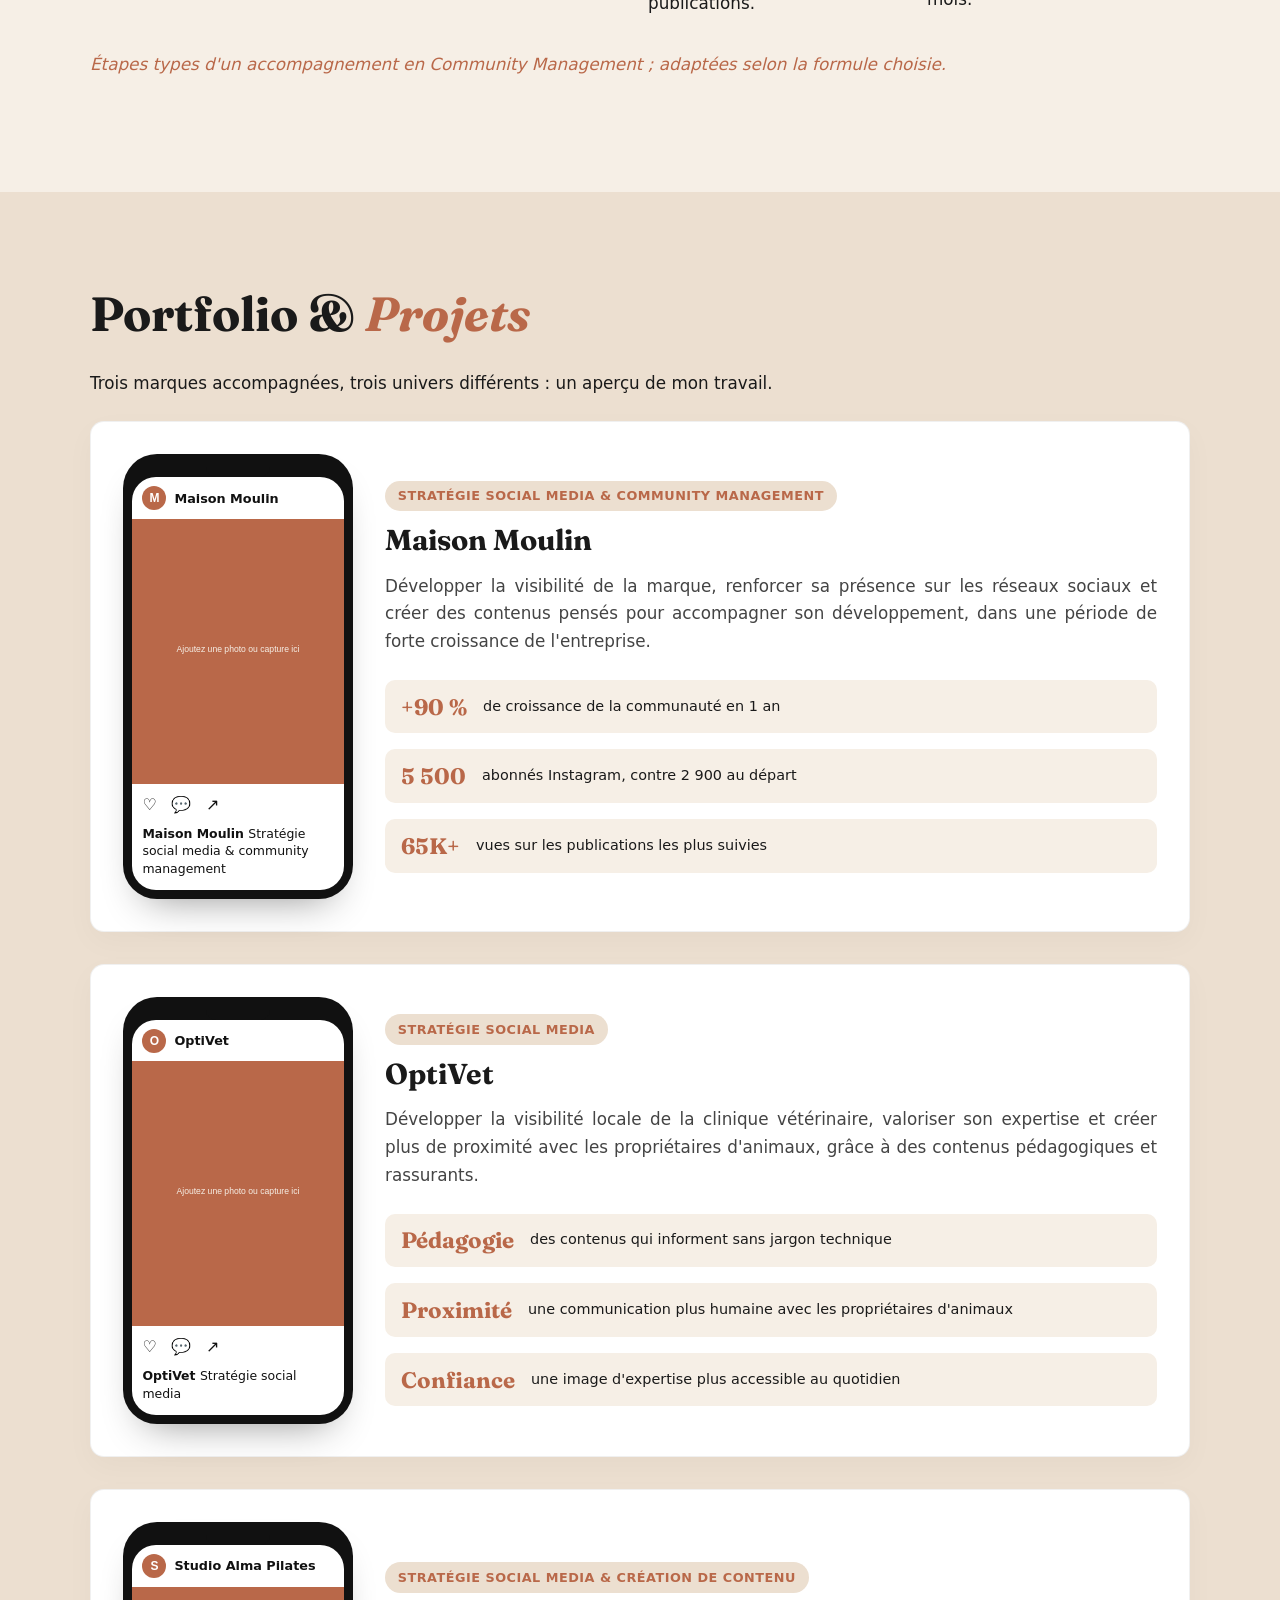
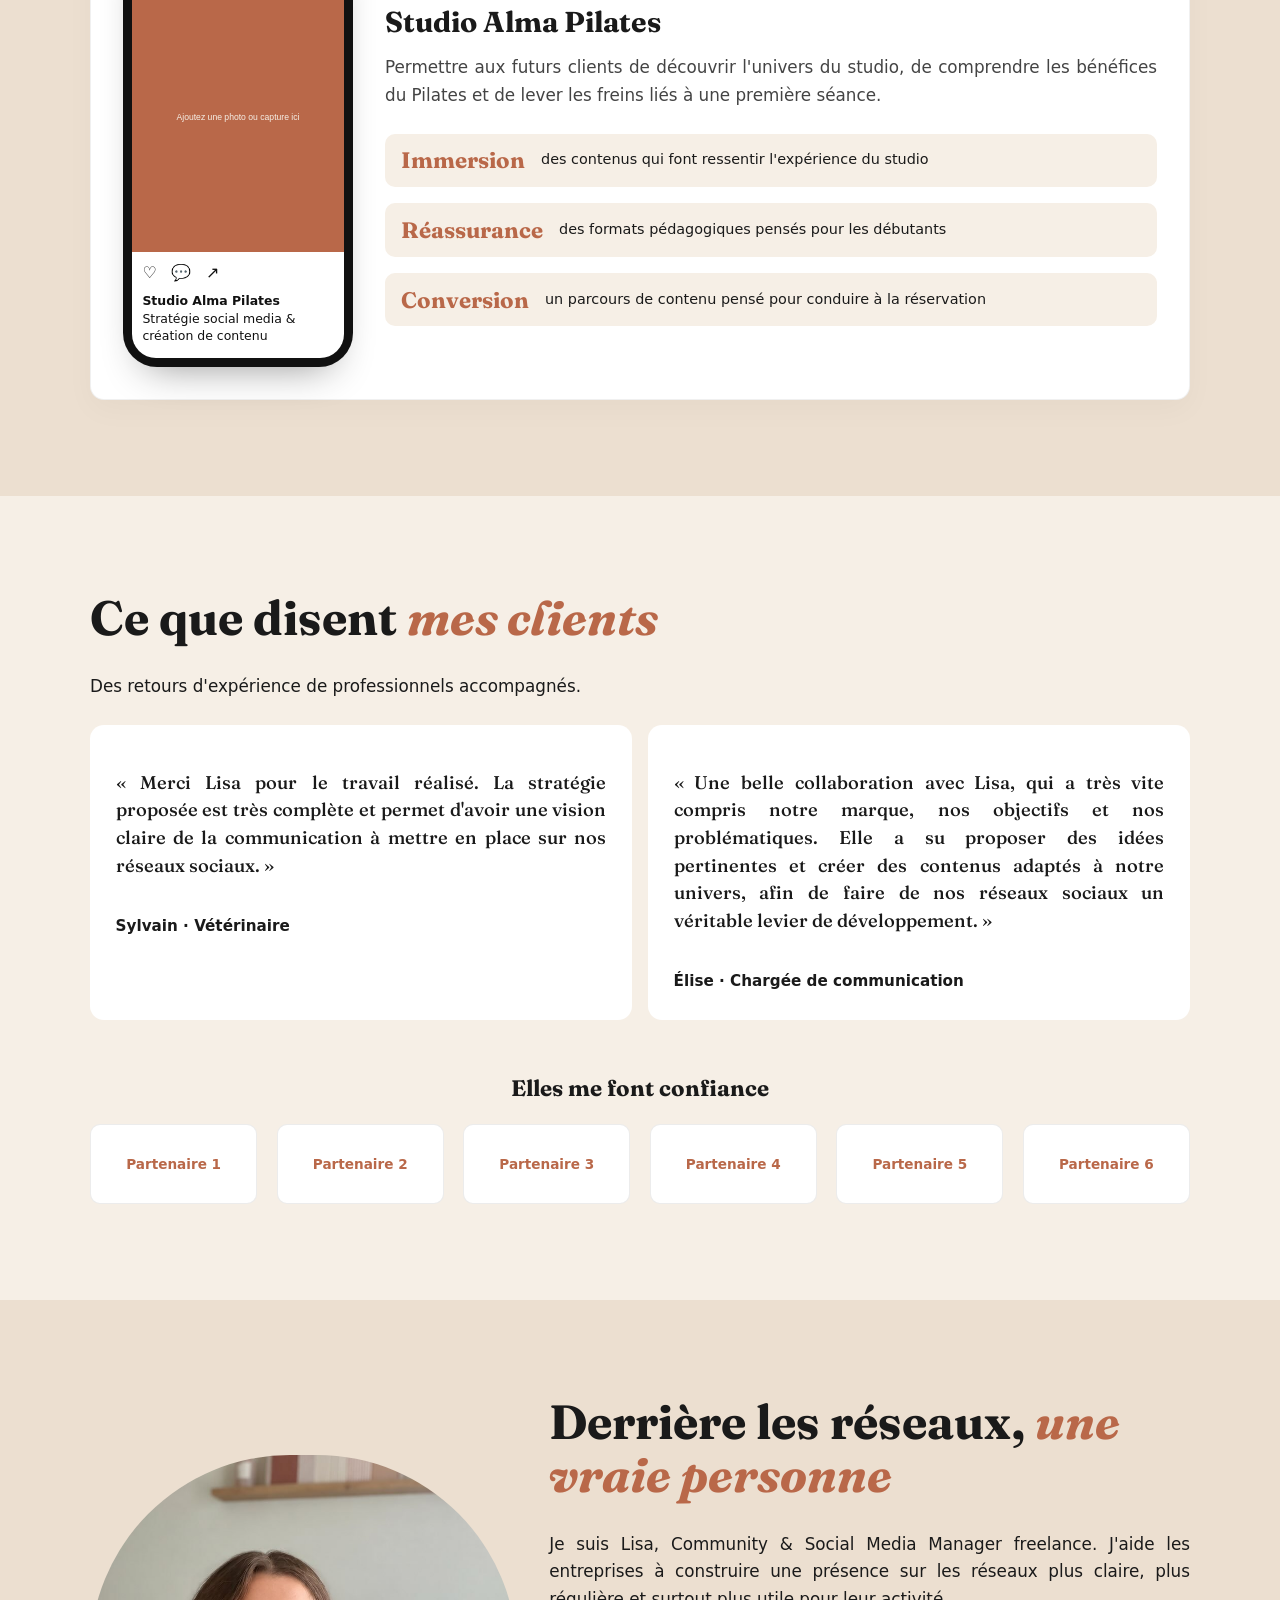
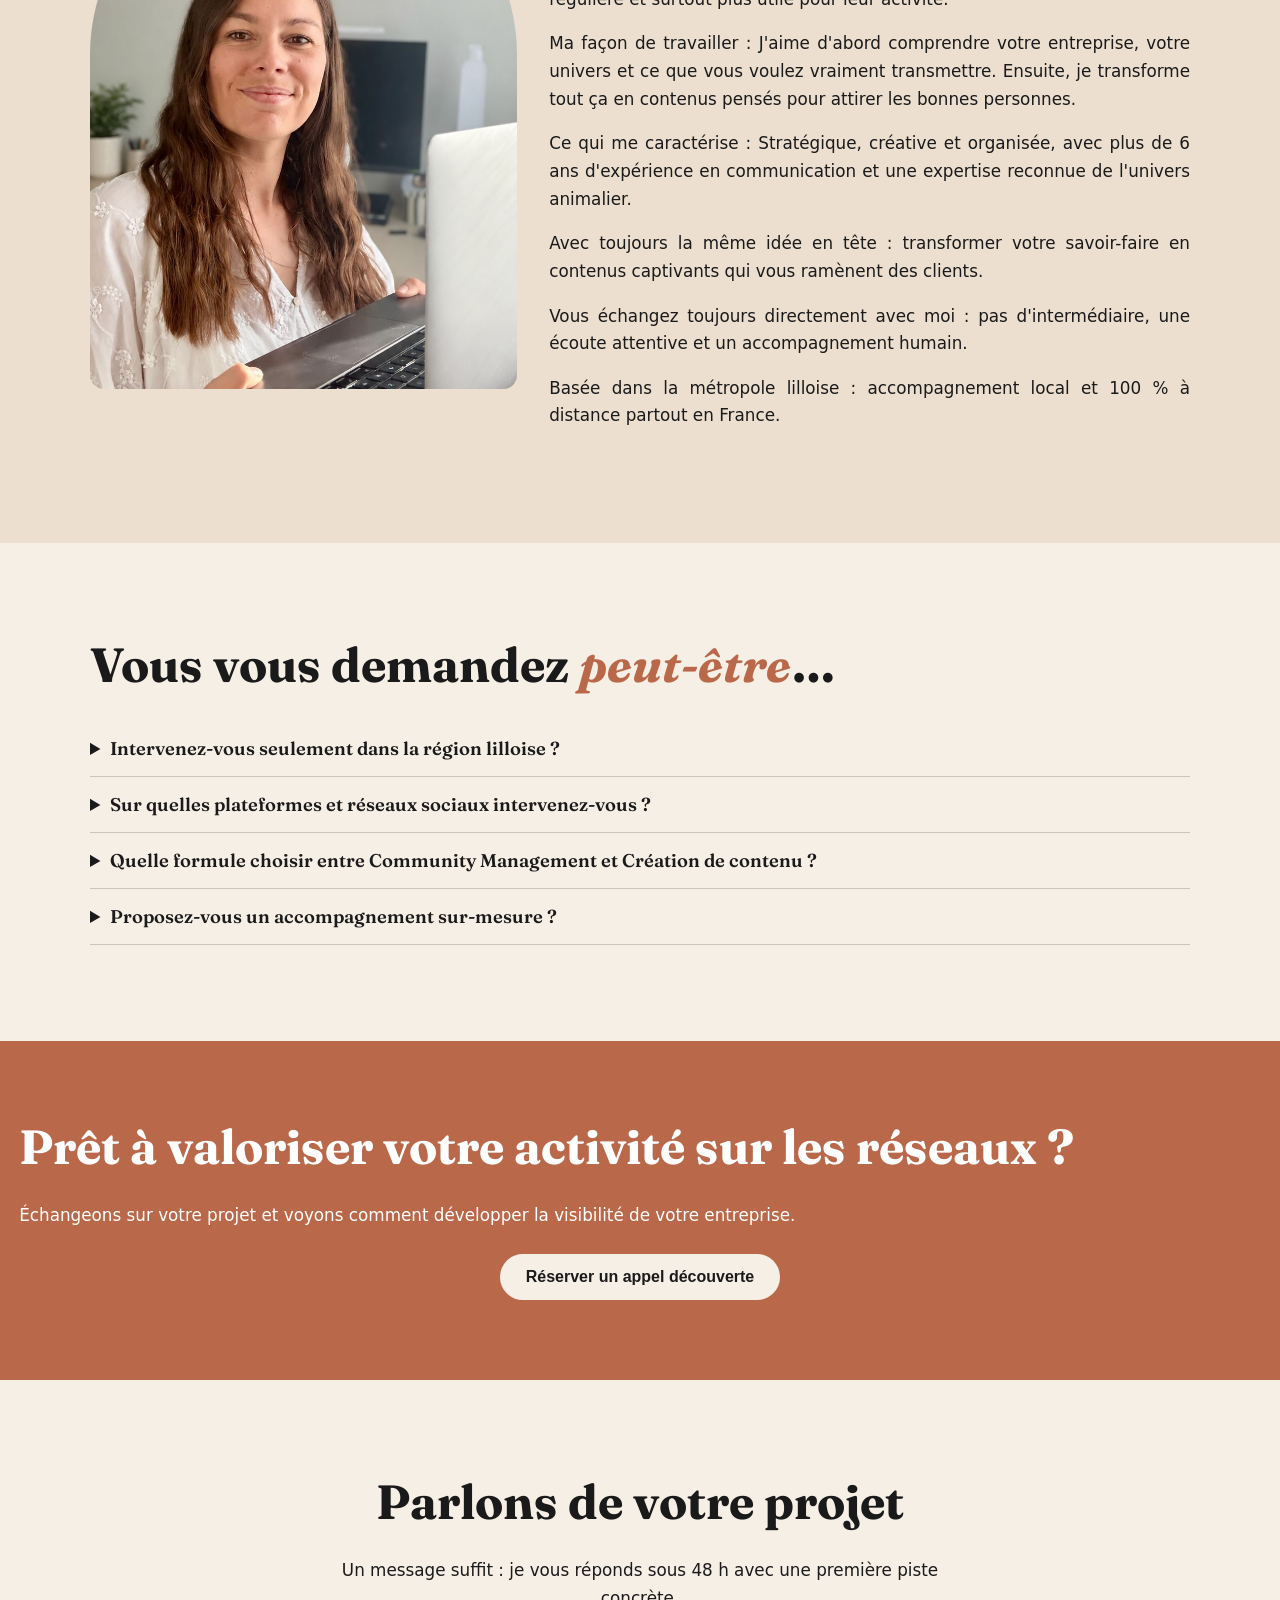
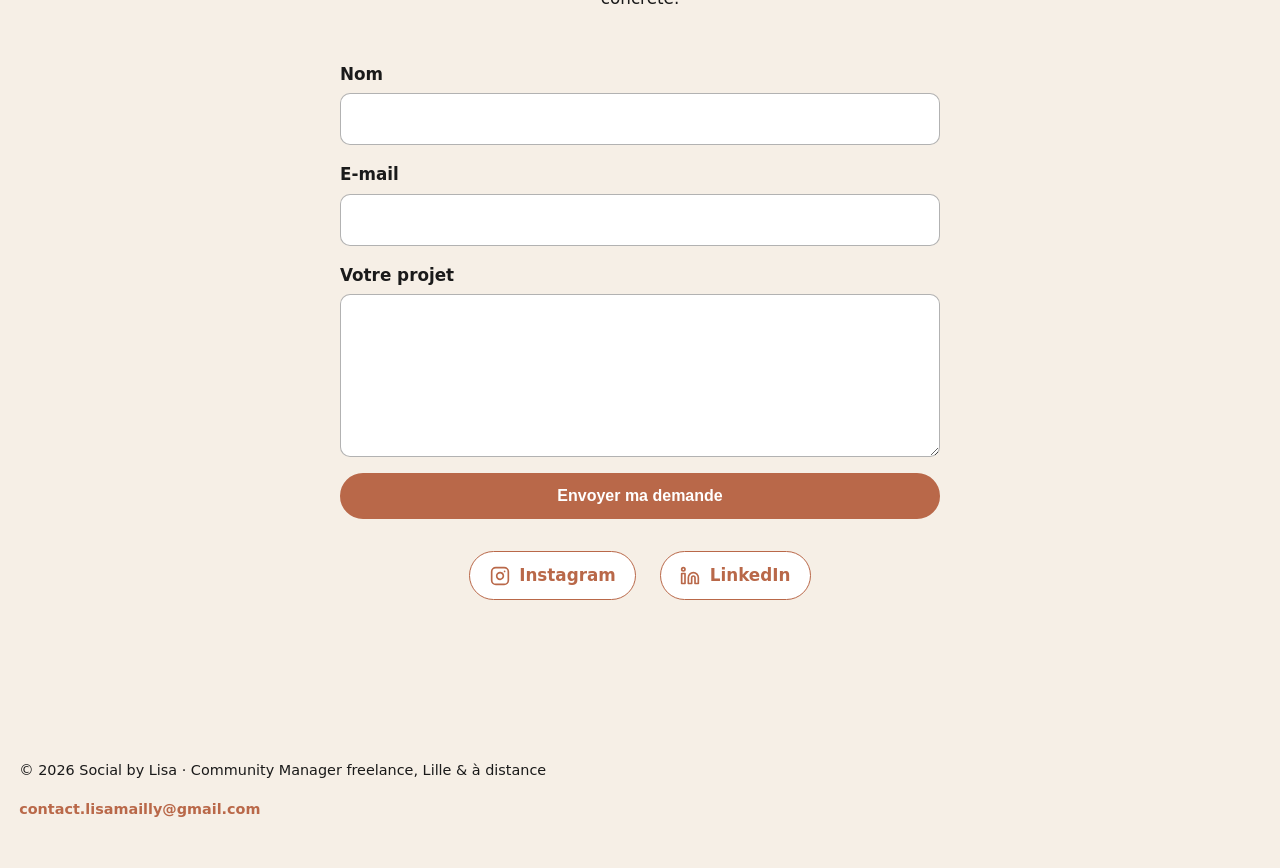
==== commit 8d445bdb: "index.html" ====
--- a/index.html
+++ b/index.html
@@ -14,8 +14,7 @@
 <meta property="og:locale" content="fr_FR">
 <meta name="theme-color" content="#f6efe6">
 <link rel="preconnect" href="https://fonts.googleapis.com"><link rel="preconnect" href="https://fonts.gstatic.com" crossorigin>
-<link href="https://fonts.googleapis.com/css2?family=Fraunces:ital,opsz,wght@0,9..144,500;0,9..144,700;1,9..144,500&family=Manrope:wght@400;600;700&display=swap" rel="stylesheet">
-<link rel="stylesheet" href="style.css">
+<link href="https://fonts.googleapis.com/css2?family=Fraunces:ital,opsz,wght@0,9..144,500;0,9..144,700;1,9..144,500&family=Montserrat:wght@400;500;600;700&display=swap" rel="stylesheet"><link rel="stylesheet" href="style.css">
 <script type="application/ld+json">
 {"@context":"https://schema.org","@type":"ProfessionalService","name":"Social by Lisa","description":"Community manager et créatrice de contenu freelance : gestion de réseaux sociaux à Lille, dans les Hauts-de-France et à distance.","url":"https://VOTRE-DOMAINE.fr/","areaServed":[{"@type":"City","name":"Lille"},{"@type":"AdministrativeArea","name":"Métropole Européenne de Lille"},{"@type":"AdministrativeArea","name":"Hauts-de-France"},{"@type":"Country","name":"France"}],"address":{"@type":"PostalAddress","addressRegion":"Hauts-de-France","addressCountry":"FR"},"makesOffer":[{"@type":"Offer","itemOffered":{"@type":"Service","name":"Création de contenu"}},{"@type":"Offer","itemOffered":{"@type":"Service","name":"Community Management"}},{"@type":"Offer","itemOffered":{"@type":"Service","name":"Accompagnement & Coaching"}}]}
 </script>
--- a/style.css
+++ b/style.css
@@ -1,9 +1,17 @@
 :root{--bg:#f6efe6;--accent:#b96849;--ink:#1a1a1a;--soft:#ecdfd0;--r:14px}
 *{box-sizing:border-box}html{scroll-behavior:smooth}
 body{margin:0;background:var(--bg);color:var(--ink);font:400 1.05rem/1.65 Manrope,system-ui,sans-serif}
-h1,h2,h3{font-family:Fraunces,Georgia,serif;line-height:1.1;margin:0 0 .6em}
-h1{font-size:clamp(2.3rem,7vw,4.6rem);font-weight:700;max-width:16ch}
-h2{font-size:clamp(1.9rem,4.5vw,3rem)}h3{font-size:1.35rem}
+
+/* Alignement des textes sous les titres en mode justifié plein écran */
+p, .intro, .case-desc, .faq p, .about p {
+  text-align: justify;
+  hyphens: auto;
+}
+
+h1,h2,h3{font-family:Fraunces,Georgia,serif;line-height:1.1;margin:0 0 .6em;text-align:left}
+h1{font-size:clamp(2.3rem,7vw,4.6rem);font-weight:700;max-width:100%}
+h2{font-size:clamp(1.9rem,4.5vw,3rem)}
+h3{font-size:1.35rem}
 a{color:inherit}:focus-visible{outline:3px solid var(--accent);outline-offset:3px}
 .skip{position:absolute;left:-999px}.skip:focus{left:1rem;top:1rem;background:#fff;padding:.5rem;z-index:9}
 .top{position:sticky;top:0;z-index:5;display:flex;justify-content:space-between;align-items:center;padding:.9rem 1.2rem;background:var(--bg);border-bottom:1px solid var(--soft)}
@@ -14,38 +22,103 @@
 section{padding:4.5rem 1.2rem}.hero>*{max-width:1100px;margin-left:auto;margin-right:auto}
 .sec{padding-inline:max(1.2rem,calc((100% - 1100px)/2))}
 .hero{padding-top:5rem}.hero>*{max-width:1100px}
-.kicker{color:var(--accent);font-weight:700}.lead{font-size:1.3rem;max-width:34ch}
-.pos{max-width:52ch;border-left:4px solid var(--accent);padding-left:1rem}.zone{max-width:60ch;font-size:.95rem}
-.alt{background:var(--soft)}.intro{max-width:60ch;margin:0}
+.kicker{color:var(--accent);font-weight:700}.lead{font-size:1.3rem;max-width:100%}
+.pos{max-width:100%;border-left:4px solid var(--accent);padding-left:1rem}.zone{max-width:100%;font-size:.95rem}
+.alt{background:var(--soft)}.intro{max-width:100%;margin:0 0 1.5rem 0}
 .btn{display:inline-block;background:var(--accent);color:#fff;border:2px solid var(--accent);border-radius:99px;padding:.75rem 1.5rem;font:700 1rem Manrope,sans-serif;text-decoration:none;cursor:pointer;transition:transform .2s,background .2s}
 .btn:hover{transform:translateY(-2px);background:#a45a3e}.btn.ghost{background:transparent;color:var(--ink);border-color:var(--ink)}
-.offer{margin:2.5rem auto}.offer>p{max-width:62ch}
+
 .packs{display:grid;gap:1rem;grid-template-columns:repeat(auto-fit,minmax(220px,1fr))}
 .pack{background:#fff8;border:1px solid #1a1a1a22;border-radius:var(--r);padding:1.4rem;display:flex;flex-direction:column;gap:.5rem}
-.pack.reco{border:2px solid var(--accent);background:#fff}.pack .price{font:700 1.9rem Fraunces,serif;color:var(--accent)}
+.pack.reco{border:2px solid var(--accent);background:#fff}
 .pack .badge{align-self:flex-start;background:var(--accent);color:#fff;border-radius:99px;padding:.1rem .7rem;font-size:.85rem;font-weight:700}
 .pack p{margin:0;flex:1;white-space:pre-line}
 .sur-mesure{margin-top:3rem;padding:2rem;border-radius:var(--r);background:var(--ink);color:var(--bg)}.sur-mesure .btn{margin-top:.5rem}
-.grid{display:grid;gap:1rem;grid-template-columns:repeat(auto-fill,minmax(230px,1fr))}
-.grid figure{margin:0;border-radius:var(--r);overflow:hidden;background:#fff}
-.grid img{display:block;width:100%;aspect-ratio:4/5;object-fit:cover;transition:transform .4s}.grid figure:hover img{transform:scale(1.04)}
-.grid figcaption{padding:.7rem 1rem;font-weight:600}
-.about{display:grid;gap:1.5rem}.about p{max-width:62ch}.values{display:flex;gap:.6rem;flex-wrap:wrap;list-style:none;padding:0}
+
+.about{display:grid;gap:1.5rem}.values{display:flex;gap:.6rem;flex-wrap:wrap;list-style:none;padding:0}
 .values li{border:1px solid var(--ink);border-radius:99px;padding:.3rem .9rem}
-.form{display:grid;gap:1rem;max-width:560px;margin:1.5rem auto 0 0}
-.form label{display:grid;gap:.3rem;font-weight:600}
-input,textarea{font:inherit;padding:.7rem;border:1px solid #1a1a1a55;border-radius:10px;background:#fff}
-.socials{list-style:none;display:flex;gap:1.2rem;padding:0;margin-top:2rem}
+
+/* Section Contact centrée au milieu de la page */
+.center-contact {
+  display: flex;
+  justify-content: center;
+  align-items: center;
+  text-align: center;
+}
+.contact-box {
+  max-width: 600px;
+  width: 100%;
+  margin: 0 auto;
+  display: flex;
+  flex-direction: column;
+  align-items: center;
+}
+.contact-box h2 {
+  text-align: center;
+}
+.contact-box .intro {
+  text-align: center;
+}
+.form {
+  display: grid;
+  gap: 1rem;
+  width: 100%;
+  margin: 1.5rem 0 0 0;
+  text-align: left;
+}
+.form label {
+  display: grid;
+  gap: .3rem;
+  font-weight: 600;
+}
+input, textarea {
+  font: inherit;
+  padding: .7rem;
+  border: 1px solid #1a1a1a55;
+  border-radius: 10px;
+  background: #fff;
+  width: 100%;
+}
+
+/* Logos Réseaux Sociaux Cliquables */
+.socials {
+  list-style: none;
+  display: flex;
+  gap: 1.5rem;
+  padding: 0;
+  margin-top: 2rem;
+  justify-content: center;
+}
+.social-link {
+  display: inline-flex;
+  align-items: center;
+  gap: .6rem;
+  padding: .6rem 1.2rem;
+  background: #fff;
+  border: 1px solid var(--accent);
+  border-radius: 99px;
+  text-decoration: none;
+  font-weight: 600;
+  color: var(--accent);
+  transition: all .2s ease;
+}
+.social-link:hover {
+  background: var(--accent);
+  color: #fff;
+  transform: translateY(-2px);
+}
+.social-link svg {
+  width: 20px;
+  height: 20px;
+}
+
 footer{padding:2rem 1.2rem;text-align:center;font-size:.9rem}
 footer .footer-mail{color:var(--accent);font-weight:700;text-decoration:none}
-@media(min-width:860px){.burger{display:none}nav ul{display:flex!important;position:static;flex-direction:row;gap:1.6rem;padding:0;border:0}section{padding:6rem 2rem}.about{grid-template-columns:1fr 1fr}}
-@media(prefers-reduced-motion:reduce){*{transition:none!important;scroll-behavior:auto!important}}
-/* ---- v2 : style agence ---- */
+
 em{font-style:italic;color:var(--accent)}
 .top{gap:1rem}.logo{display:flex;align-items:center;gap:.6rem}.logo img{height:52px;width:auto}
 .btn.small{padding:.5rem 1.1rem;font-size:.9rem;display:none}
 .hero{padding-top:3rem}.hero-in{max-width:1200px;margin:0 auto;display:grid;gap:2.5rem;align-items:center}
-.hero h1{max-width:18ch}
 .photo{margin:0;border-radius:200px 200px var(--r) var(--r);overflow:hidden;background:var(--soft);max-width:420px;justify-self:center}
 .photo img{display:block;width:100%;height:auto;aspect-ratio:4/5;object-fit:cover}
 .marquee{overflow:hidden;background:var(--ink);color:var(--bg);padding:1rem 0;white-space:nowrap}
@@ -59,31 +132,88 @@
 .review{margin:0;background:#fff;border-radius:var(--r);padding:1.6rem;display:flex;flex-direction:column;gap:1rem;position:relative}
 .review blockquote{margin:0;font:500 1.15rem/1.5 Fraunces,serif}.review figcaption{font-weight:600;font-size:.95rem}
 .tag{align-self:flex-start;background:var(--soft);border:1px dashed var(--accent);border-radius:99px;padding:.1rem .7rem;font-size:.8rem}
+
+/* Section Logos Partenaires sous les avis */
+.partners-block {
+  margin-top: 3.5rem;
+  text-align: center;
+}
+.partners-title {
+  font-size: 1.4rem;
+  margin-bottom: 1.5rem;
+  text-align: center;
+}
+.partners-grid {
+  display: grid;
+  grid-template-columns: repeat(auto-fit, minmax(130px, 1fr));
+  gap: 1.2rem;
+  align-items: center;
+  justify-content: center;
+}
+.partner-item {
+  background: #fff;
+  border-radius: 10px;
+  padding: 1rem;
+  height: 80px;
+  display: flex;
+  align-items: center;
+  justify-content: center;
+  border: 1px solid #1a1a1a15;
+  font-weight: 600;
+  color: var(--accent);
+  font-size: .85rem;
+}
+.partner-item img {
+  max-width: 100%;
+  max-height: 100%;
+  object-fit: contain;
+}
+
+/* Portfolio Moderne */
+.cases{display:grid;gap:2rem}
+.case-modern {
+  background: #fff;
+  border-radius: var(--r);
+  padding: 2rem;
+  display: grid;
+  gap: 2rem;
+  box-shadow: 0 10px 30px rgba(0,0,0,0.03);
+  border: 1px solid #1a1a1a10;
+}
+.tag-badge {
+  display: inline-block;
+  background: var(--soft);
+  color: var(--accent);
+  font-weight: 700;
+  font-size: .8rem;
+  padding: .3rem .8rem;
+  border-radius: 99px;
+  margin-bottom: .8rem;
+  text-transform: uppercase;
+  letter-spacing: .5px;
+}
+.case-title {
+  font-size: 1.8rem;
+  margin: 0 0 1rem 0;
+  position: relative;
+}
+.case-desc {
+  color: #444;
+}
+.case-stats{list-style:none;padding:0;margin:1.5rem 0 0;display:grid;gap:1rem}
+.case-stats li{display:grid;grid-template-columns:auto 1fr;gap:1rem;align-items:center;background:var(--bg);padding:.8rem 1rem;border-radius:10px}
+.case-stats strong{font:700 1.4rem Fraunces,serif;color:var(--accent);white-space:nowrap}
+.case-stats span{font-size:.9rem}
+
 .about{max-width:1100px;margin:0 auto;display:grid;gap:2rem;align-items:center}.about>*{max-width:none}
-.faq{max-width:800px;margin:1.5rem auto 0 0}
+.faq{max-width:100%;margin:1.5rem auto 0 0}
 .faq details{border-bottom:1px solid #1a1a1a33;padding:1rem 0}.faq summary{cursor:pointer;font:600 1.15rem Fraunces,serif}
 .faq p{margin:.6rem 0 0}
 .band{background:var(--accent);color:#fff;text-align:center;padding:5rem 1.2rem}
-.band h2{max-width:20ch;margin-inline:auto}.band p{max-width:52ch;margin:0 auto 1.5rem}
+.band h2{max-width:100%;margin-inline:auto}.band p{max-width:100%;margin:0 auto 1.5rem}
 .btn.light{background:var(--bg);color:var(--ink);border-color:var(--bg)}.band em{color:var(--ink)}
 .sur-mesure em{color:var(--bg)}.sec>.values,.sec>.faq{margin-left:auto;margin-right:auto}
-@media(min-width:860px){.btn.small{display:inline-block}.hero-in{grid-template-columns:1.25fr .75fr}.about{grid-template-columns:.8fr 1.2fr}}
-@media(prefers-reduced-motion:reduce){.marquee div{animation:none}}
-/* ---- v3 : services sans prix, portfolio en aperçu téléphone ---- */
-.pack .features{list-style:none;padding:0;margin:.3rem 0 0;display:grid;gap:.5rem}
-.pack .features li{padding-left:1.4rem;position:relative;font-size:.97rem}
-.pack .features li::before{content:"✓";position:absolute;left:0;color:var(--accent);font-weight:700}
-.pack .btn{margin-top:auto;align-self:flex-start}
-.note{font-size:.85rem;opacity:.75;margin-top:1rem}
-.cases{display:grid;gap:1.6rem}
-.case{background:#fff;border-radius:var(--r);padding:1.6rem;display:grid;gap:1.6rem}
-.case .tag{color:var(--accent);font-weight:700;font-size:.85rem;margin:0 0 .3rem}
-.case h3{margin:0 0 .5rem}
-.case-body>p:not(.tag){max-width:60ch}
-.case-stats{list-style:none;padding:0;margin:1.1rem 0 0;display:grid;gap:.7rem}
-.case-stats li{display:grid;grid-template-columns:auto 1fr;gap:.7rem;align-items:baseline}
-.case-stats strong{font:700 1.3rem Fraunces,serif;color:var(--accent);white-space:nowrap}
-.case-stats span{font-size:.92rem}
+
 .phone{width:230px;margin:0 auto;background:#111;border-radius:34px;padding:9px;box-shadow:0 20px 40px -22px #0007}
 .phone-notch{width:64px;height:14px;background:#111;border-radius:0 0 10px 10px;margin:0 auto}
 .phone-screen{background:#fff;border-radius:24px;overflow:hidden}
@@ -92,5 +222,20 @@
 .ig-name{font-weight:700;font-size:.8rem;color:#111}
 .ig-photo{width:100%;aspect-ratio:4/5;object-fit:cover;background:var(--soft);display:block}
 .ig-actions{padding:.5rem .65rem 0;font-size:1rem;letter-spacing:.3rem;color:#111}
-.ig-caption{padding:.4rem .65rem .8rem;font-size:.78rem;color:#111;line-height:1.4}
-@media(min-width:760px){.case{grid-template-columns:230px 1fr;align-items:start}}
+.ig-caption{padding:.4rem .65rem .8rem;font-size:.78rem;color:#111;line-height:1.4;text-align:left}
+
+@media(min-width:760px){
+  .case-modern{grid-template-columns:230px 1fr;align-items:center}
+}
+@media(min-width:860px){
+  .btn.small{display:inline-block}
+  .hero-in{grid-template-columns:1.25fr .75fr}
+  .about{grid-template-columns:.8fr 1.2fr}
+  .burger{display:none}
+  nav ul{display:flex!important;position:static;flex-direction:row;gap:1.6rem;padding:0;border:0}
+  section{padding:6rem 2rem}
+}
+@media(prefers-reduced-motion:reduce){
+  *{transition:none!important;scroll-behavior:auto!important}
+  .marquee div{animation:none}
+}
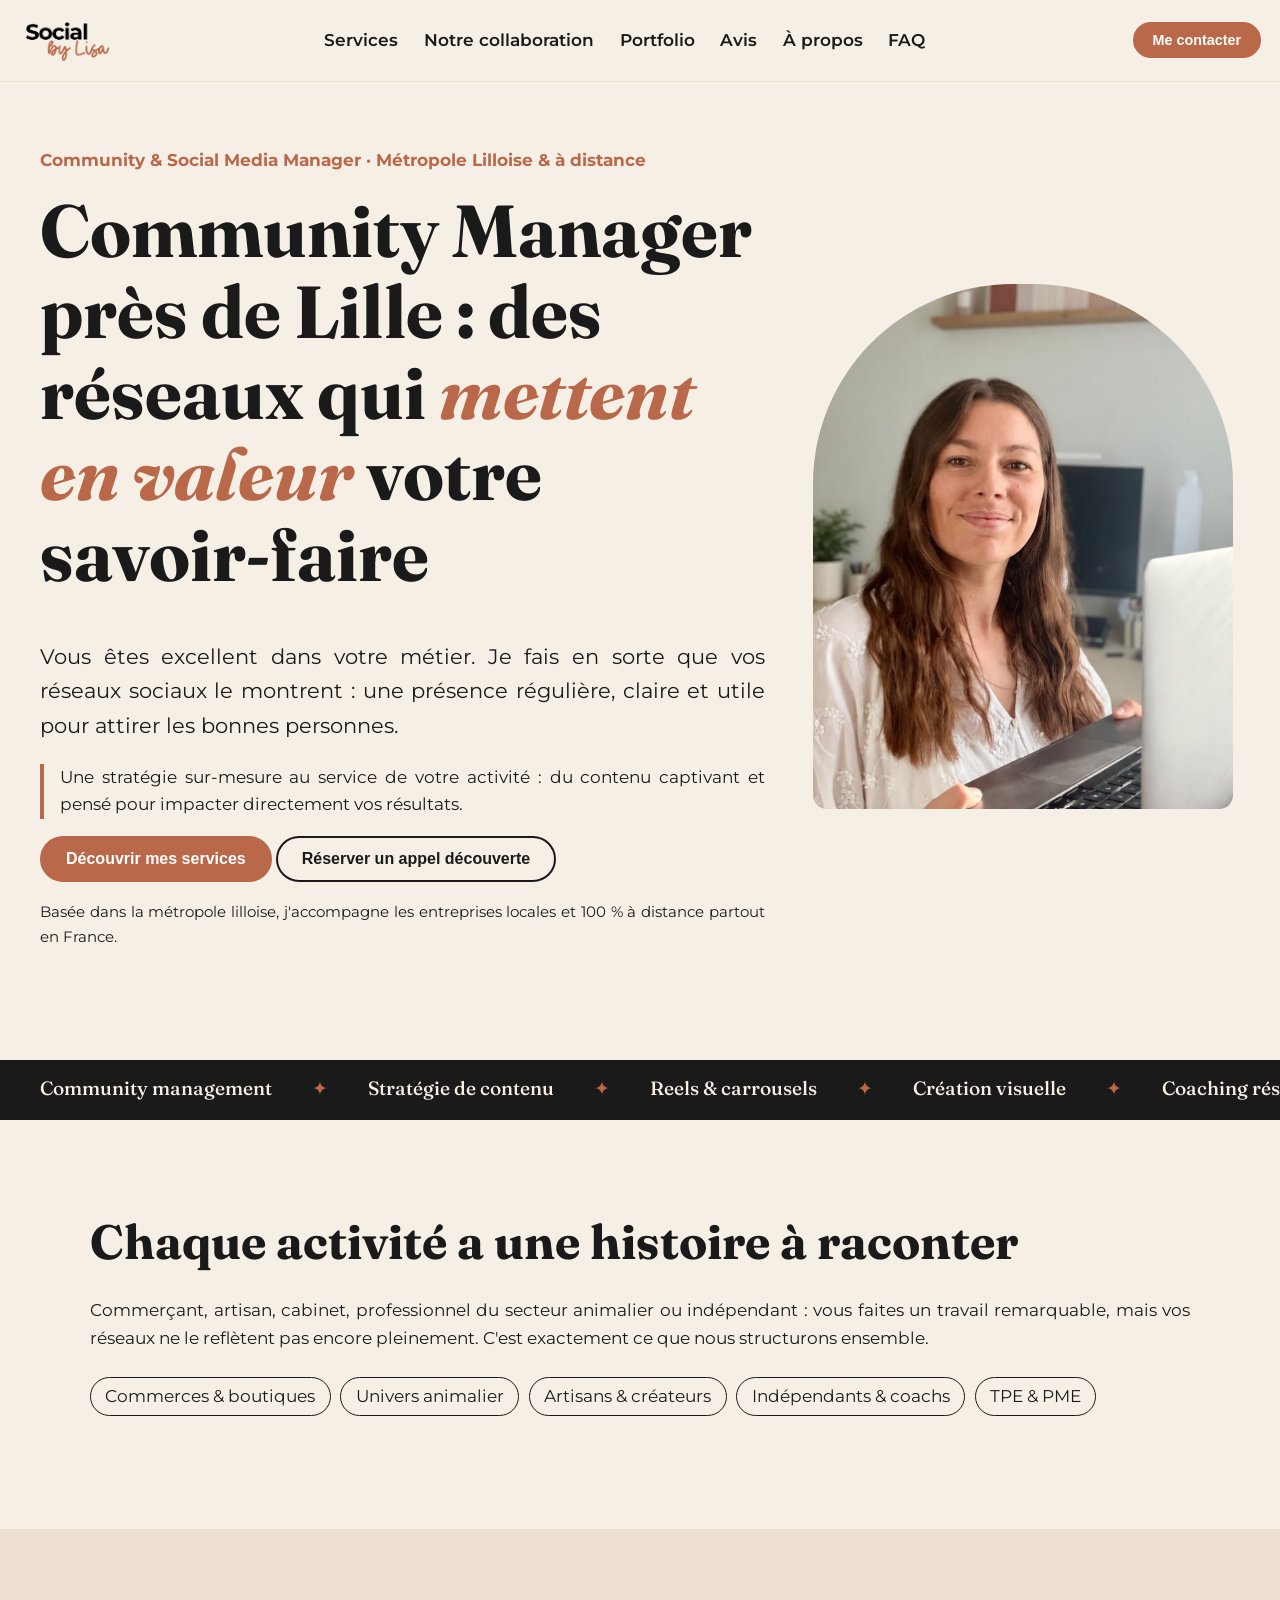
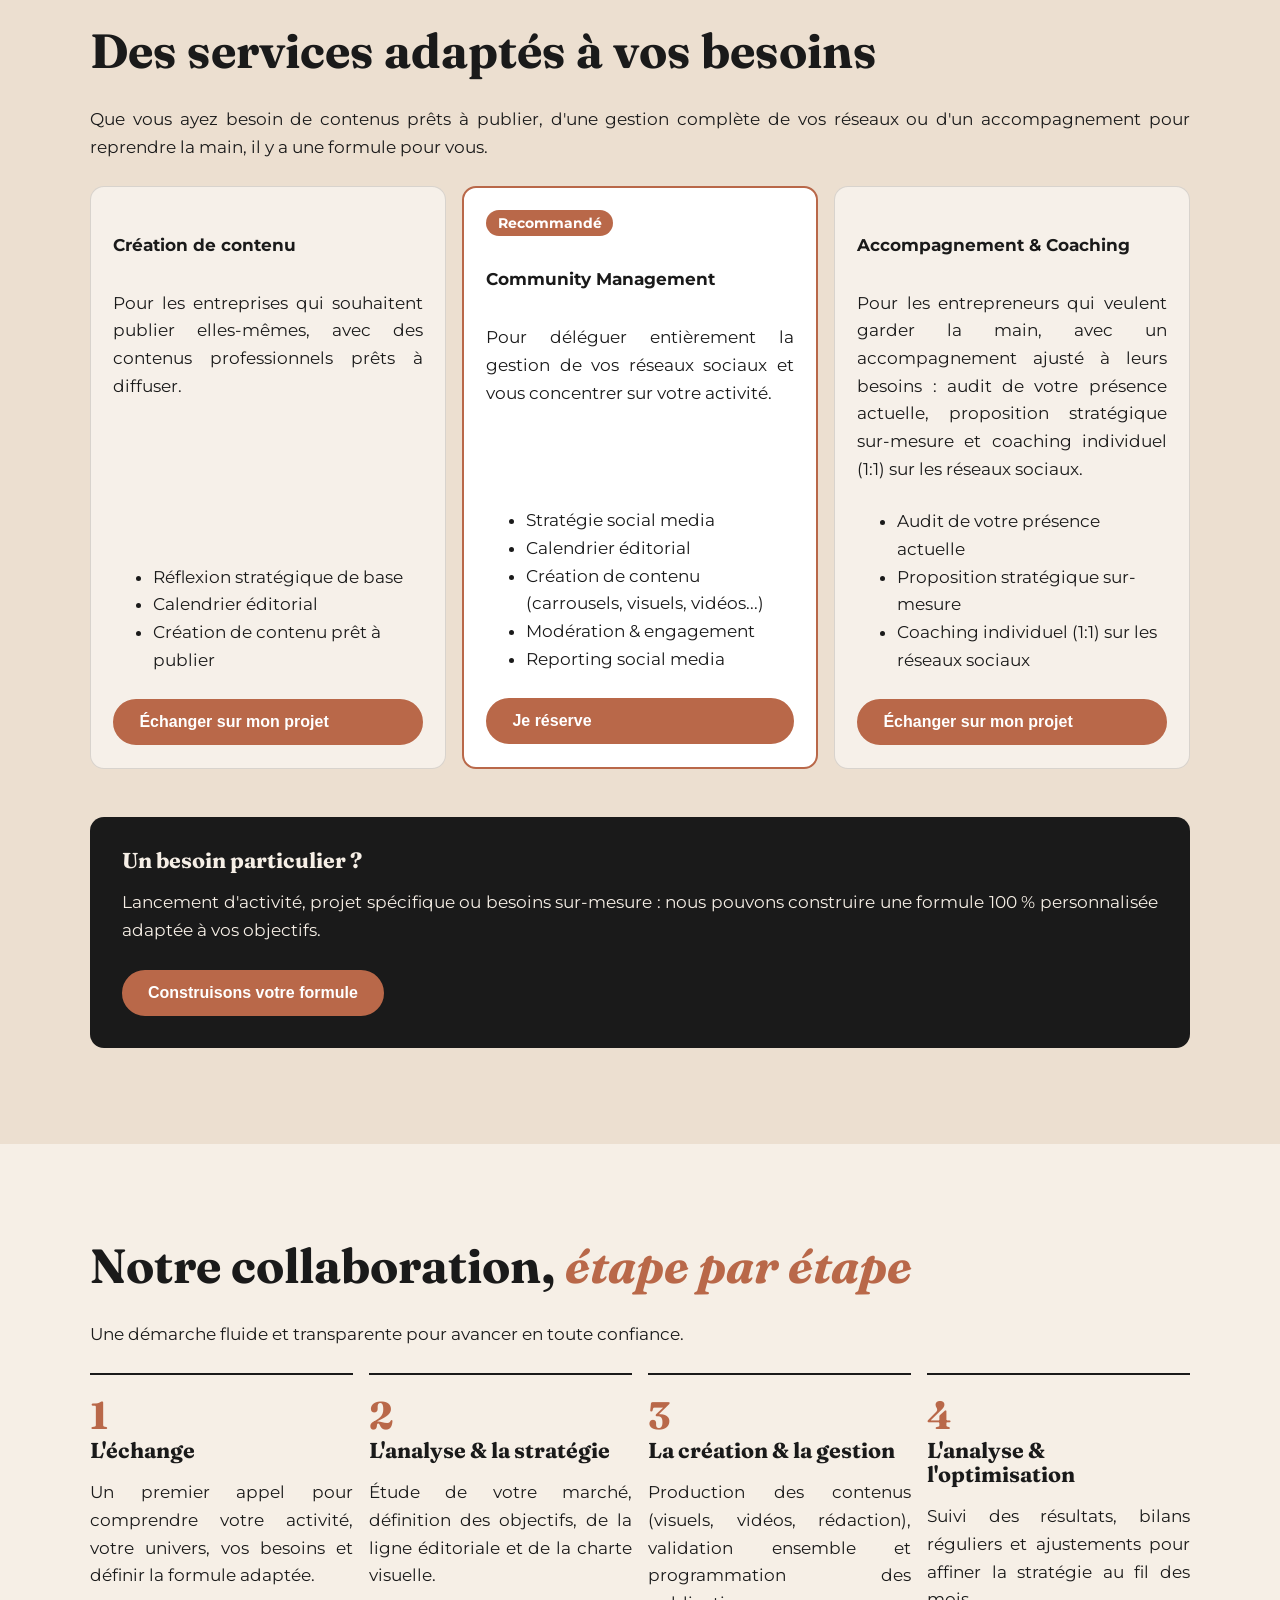
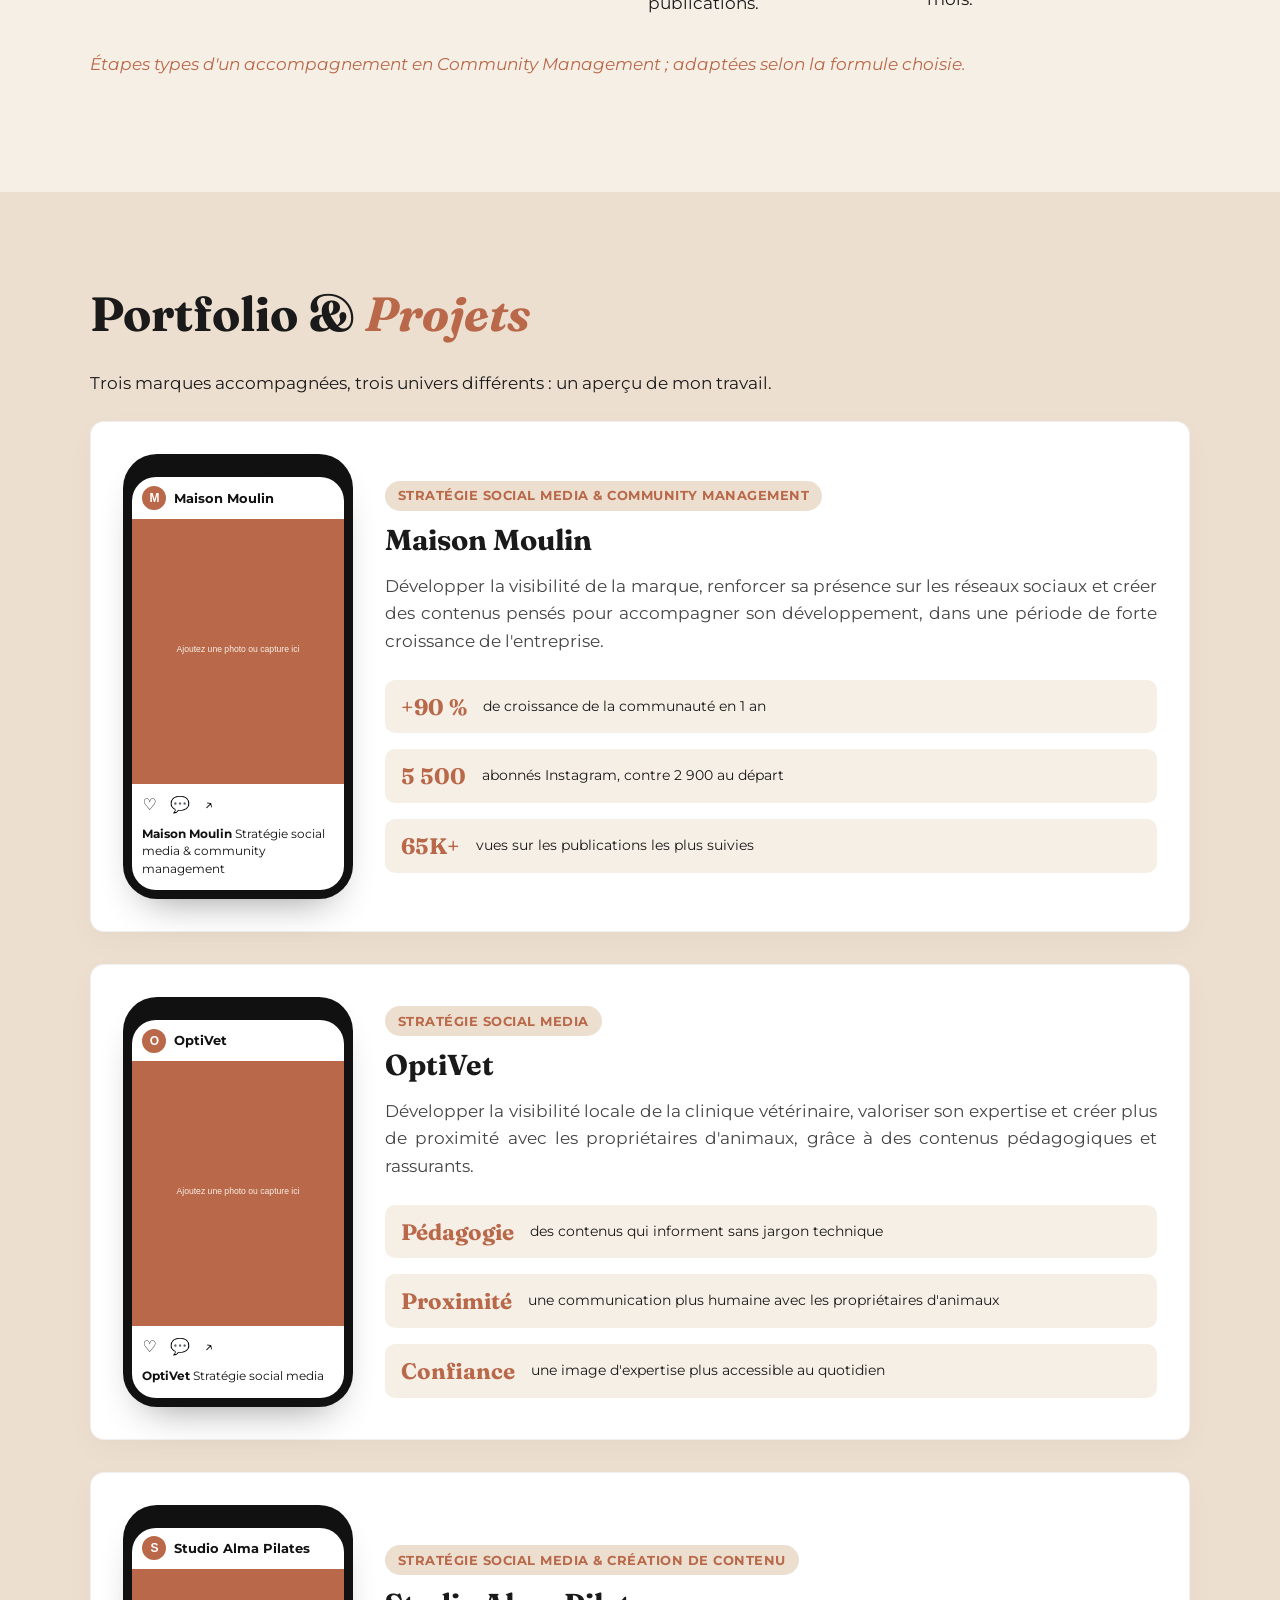
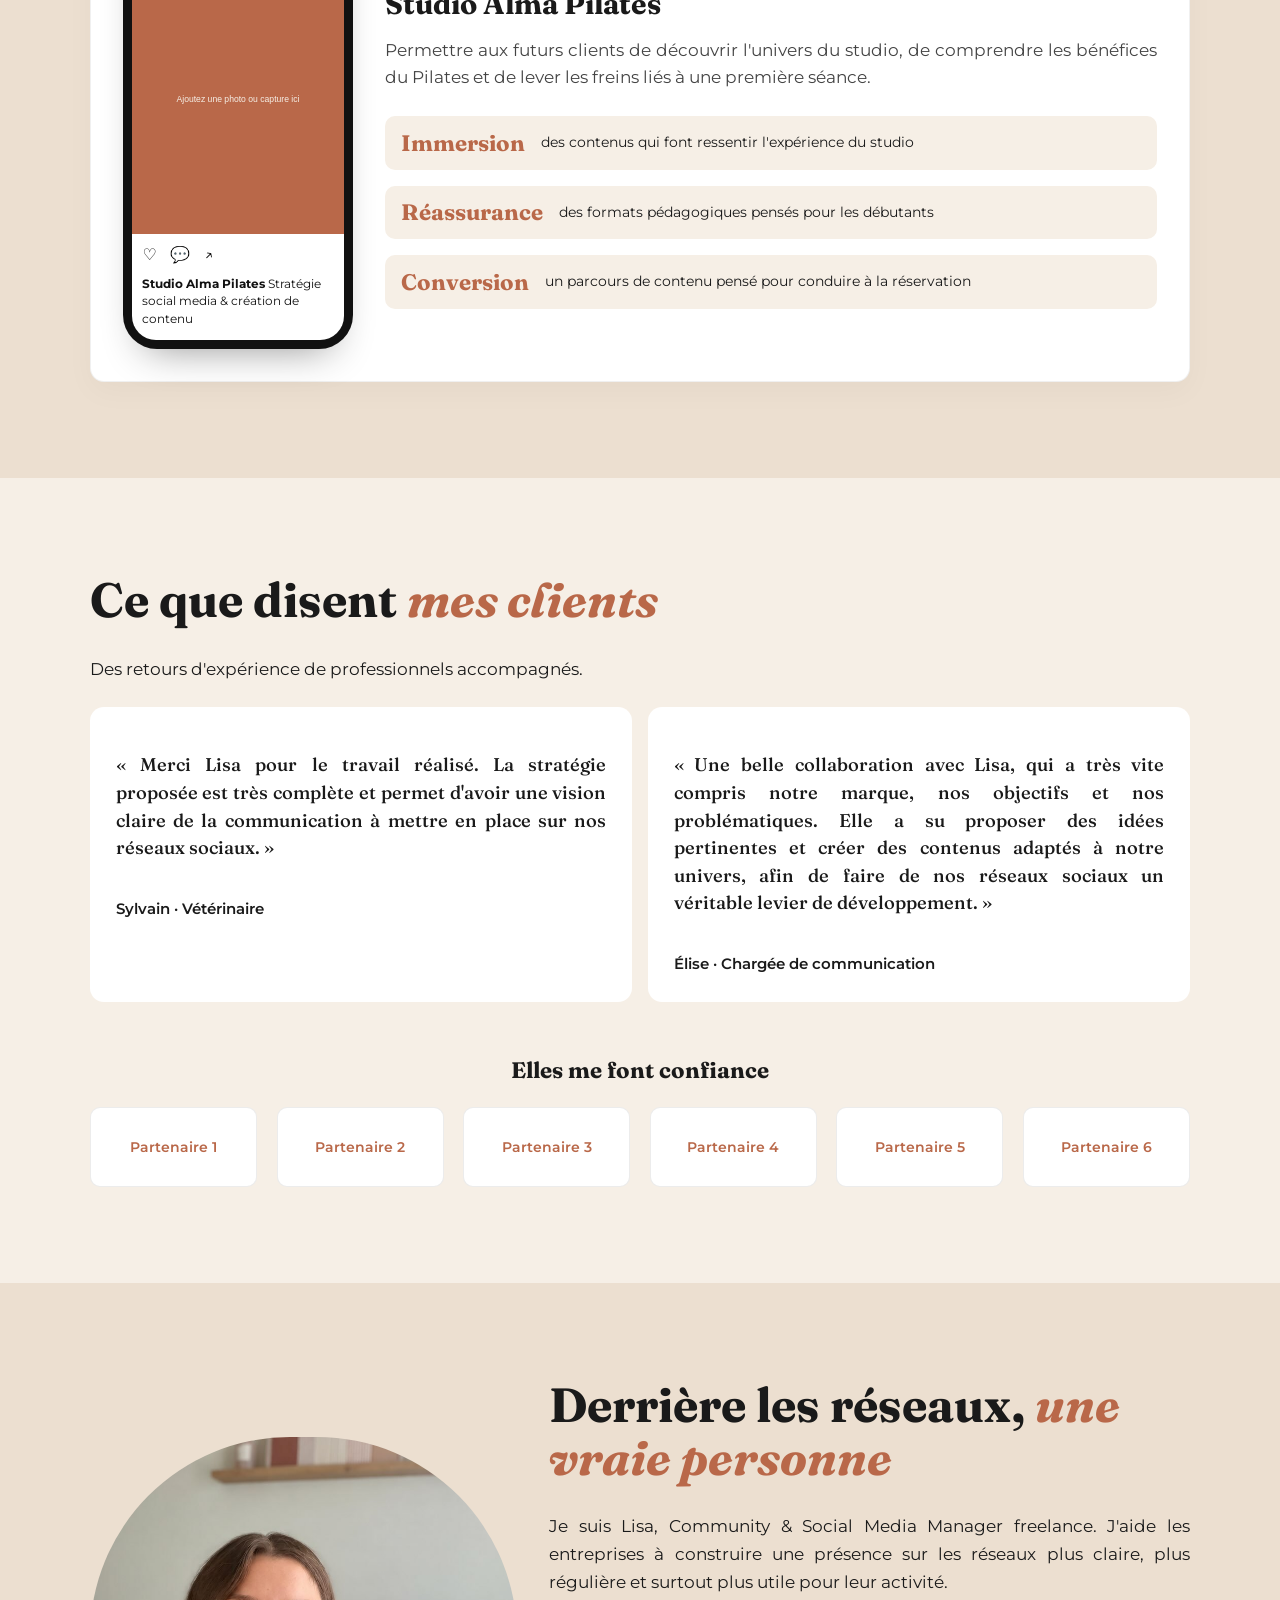
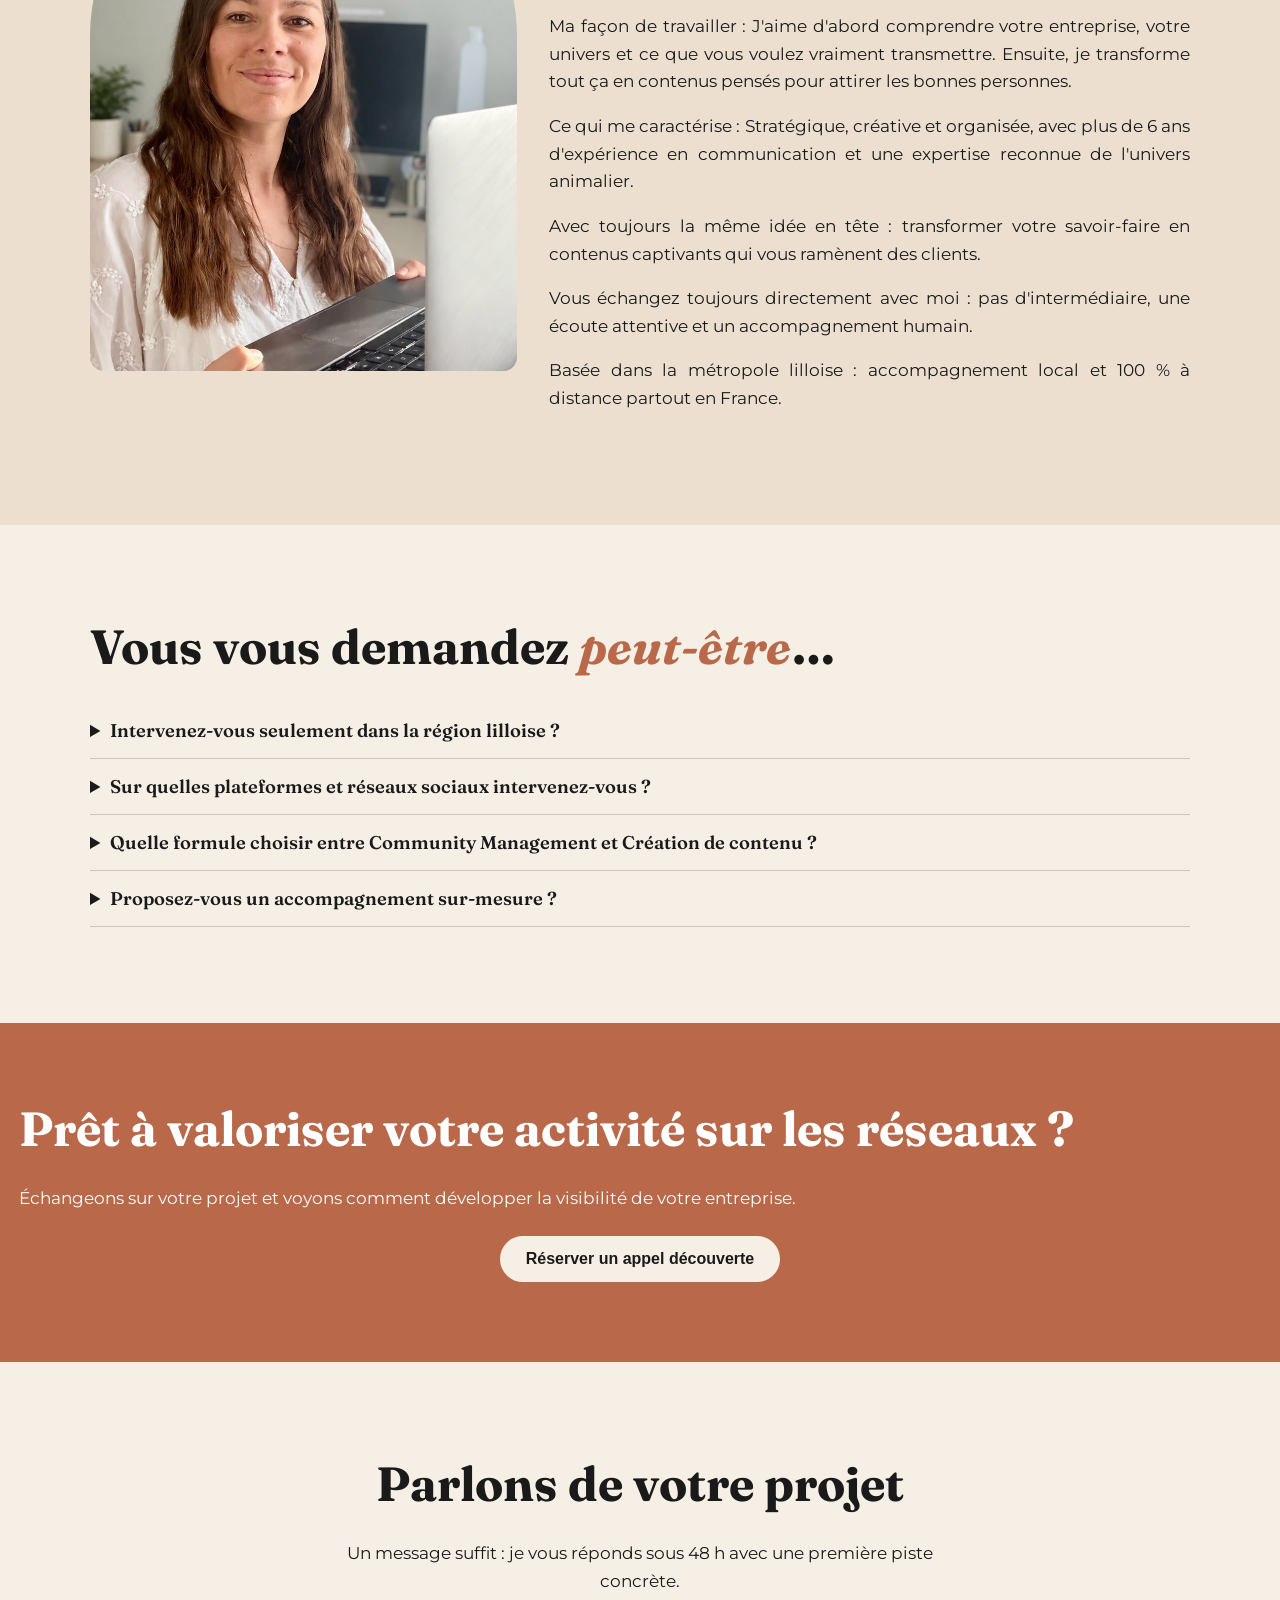
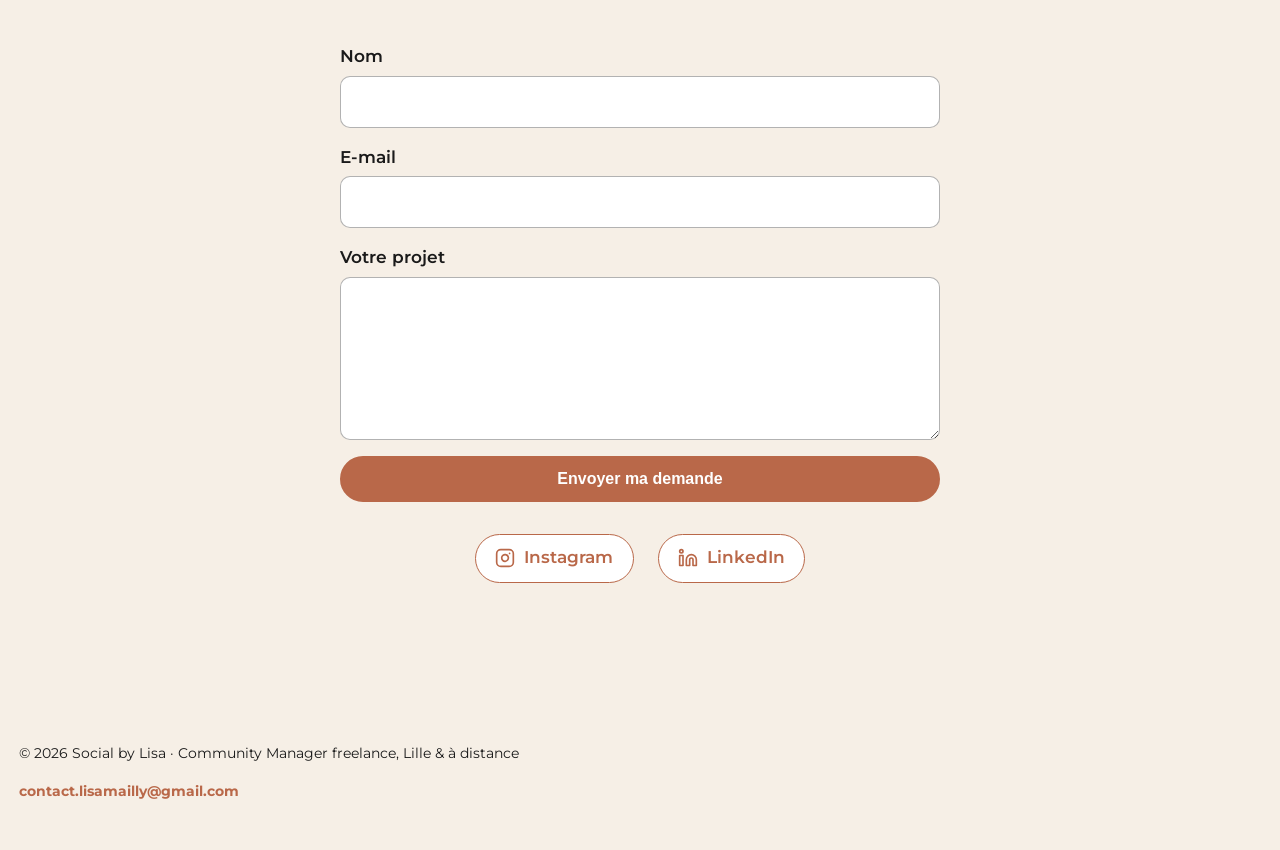
==== commit 4fac6e7a: "index.html" ====
--- a/index.html
+++ b/index.html
@@ -49,12 +49,12 @@
 <div class="contact-box">
   <h2 data-k="contact.title"></h2>
   <p class="intro" data-k="contact.intro"></p>
-  <form name="contact" method="POST" data-netlify="true" netlify-honeypot="bot" class="form">
-  <input type="hidden" name="form-name" value="contact"><p hidden><label>Ne pas remplir <input name="bot"></label></p>
+ <form action="https://formspree.io/f/maenvngr" method="POST" class="form">
   <label>Nom<input name="nom" required autocomplete="name"></label>
   <label>E-mail<input type="email" name="email" required autocomplete="email"></label>
   <label>Votre projet<textarea name="message" rows="5" required></textarea></label>
-  <button class="btn" type="submit" data-k="contact.submit">Envoyer</button></form>
+  <button class="btn" type="submit" data-k="contact.submit">Envoyer</button>
+</form>
   <ul id="socials" class="socials"></ul>
 </div>
 </section>
--- a/style.css
+++ b/style.css
@@ -1,6 +1,6 @@
 :root{--bg:#f6efe6;--accent:#b96849;--ink:#1a1a1a;--soft:#ecdfd0;--r:14px}
 *{box-sizing:border-box}html{scroll-behavior:smooth}
-body{margin:0;background:var(--bg);color:var(--ink);font:400 1.05rem/1.65 Manrope,system-ui,sans-serif}
+body{margin:0;background:var(--bg);color:var(--ink);font:400 1.05rem/1.65 Montserrat,system-ui,sans-serif}
 
 /* Alignement des textes sous les titres en mode justifié plein écran */
 p, .intro, .case-desc, .faq p, .about p {
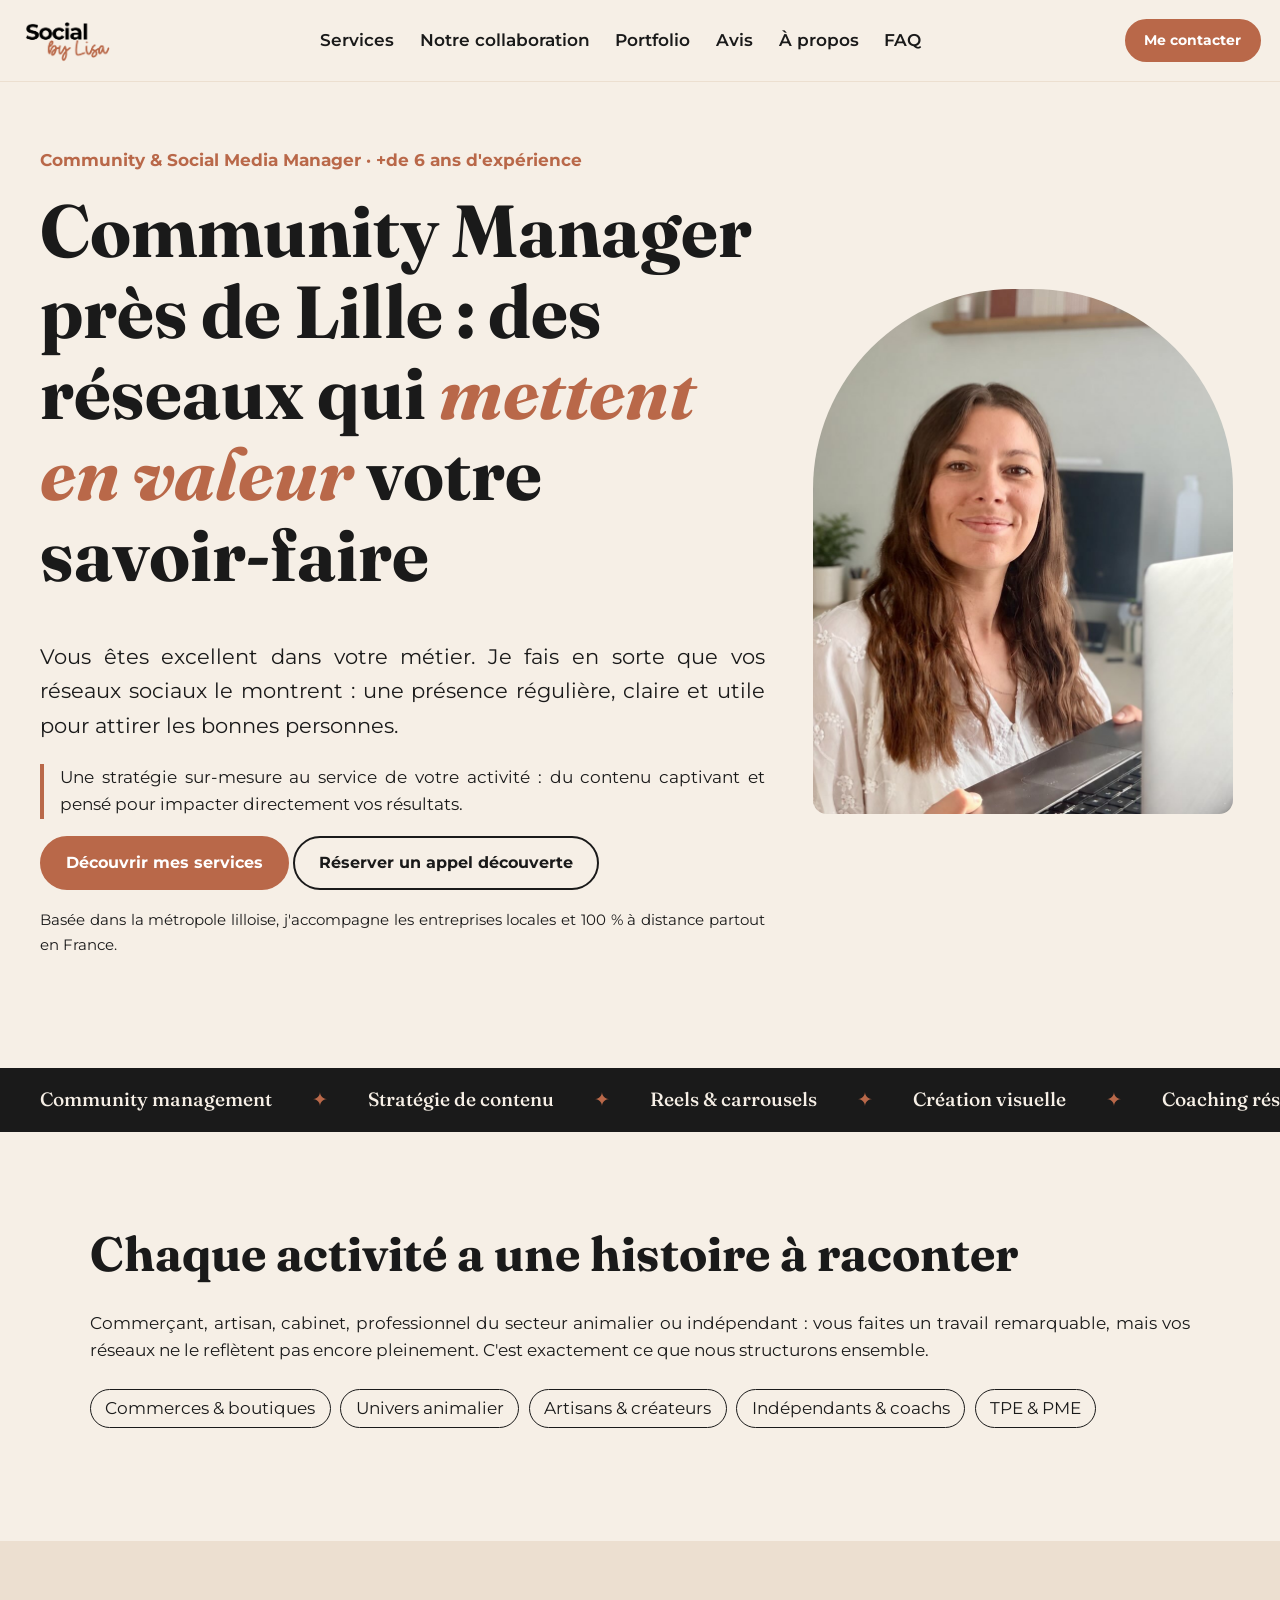
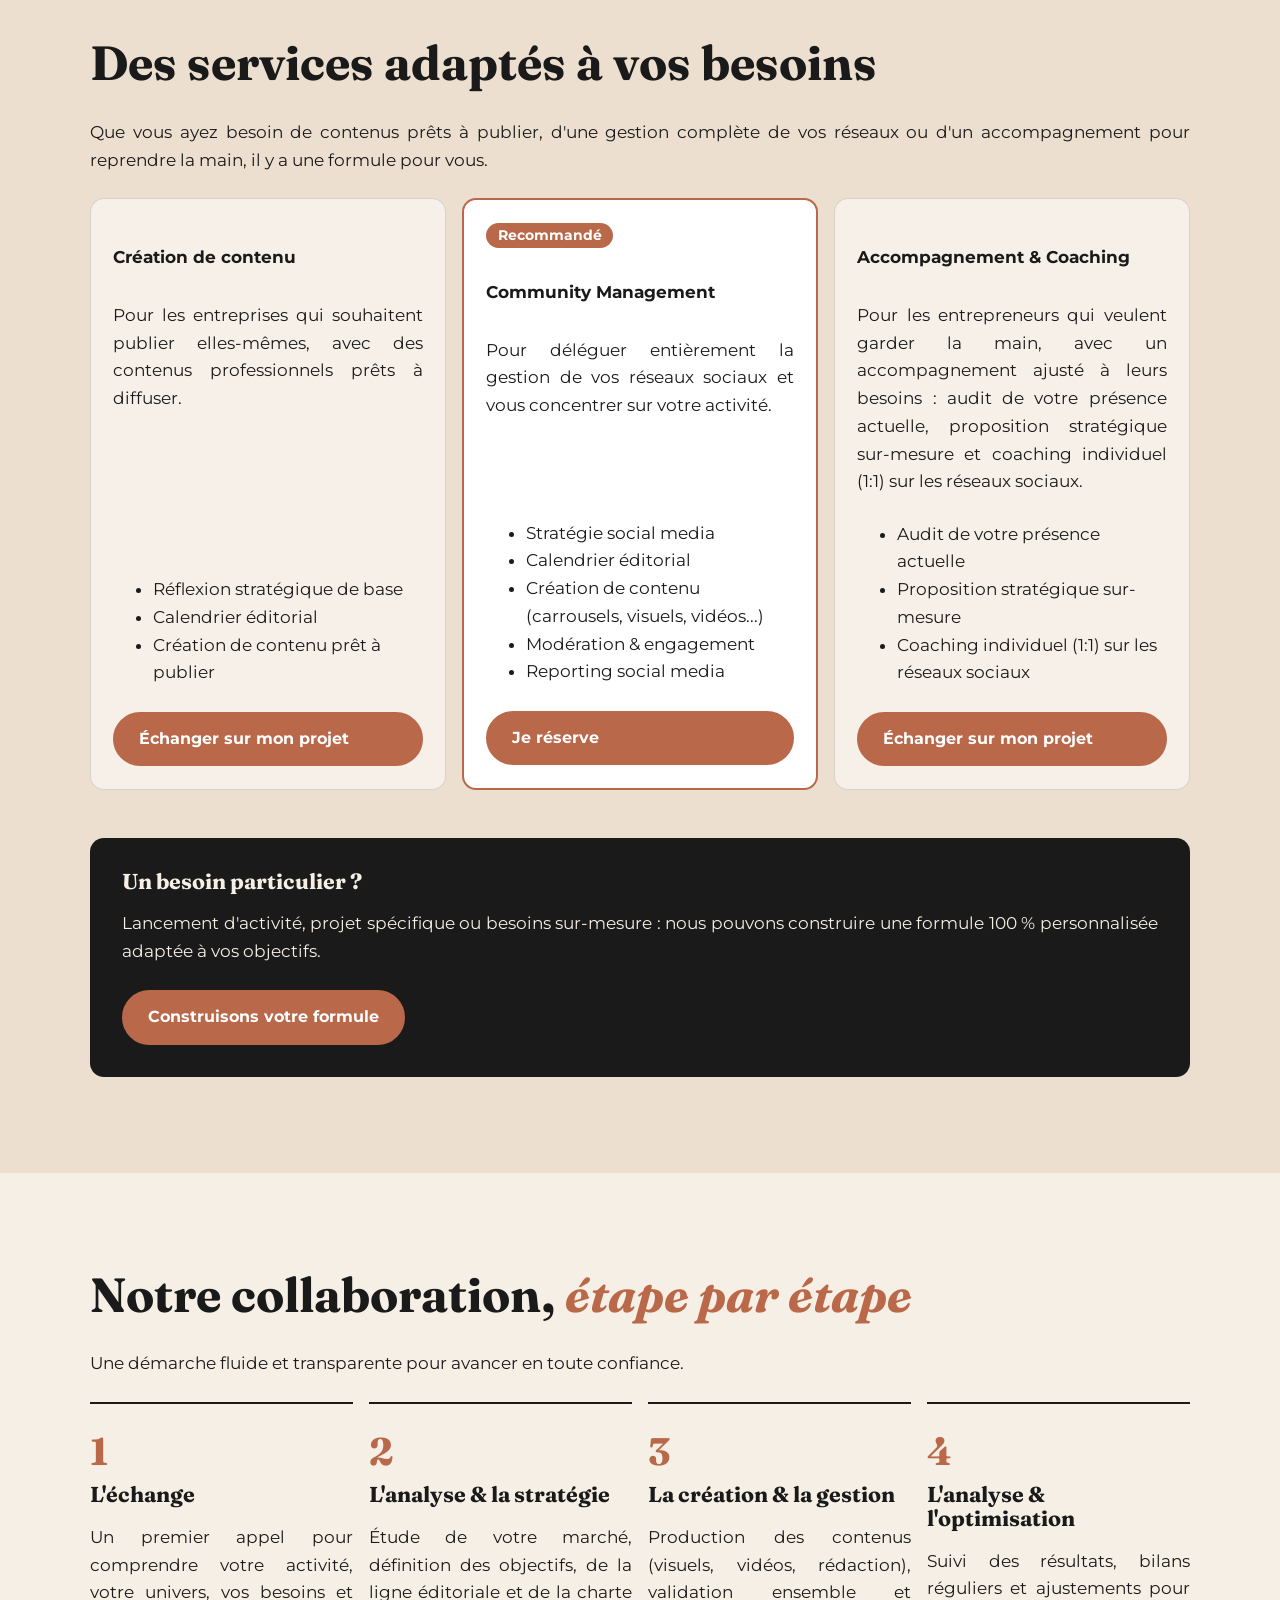
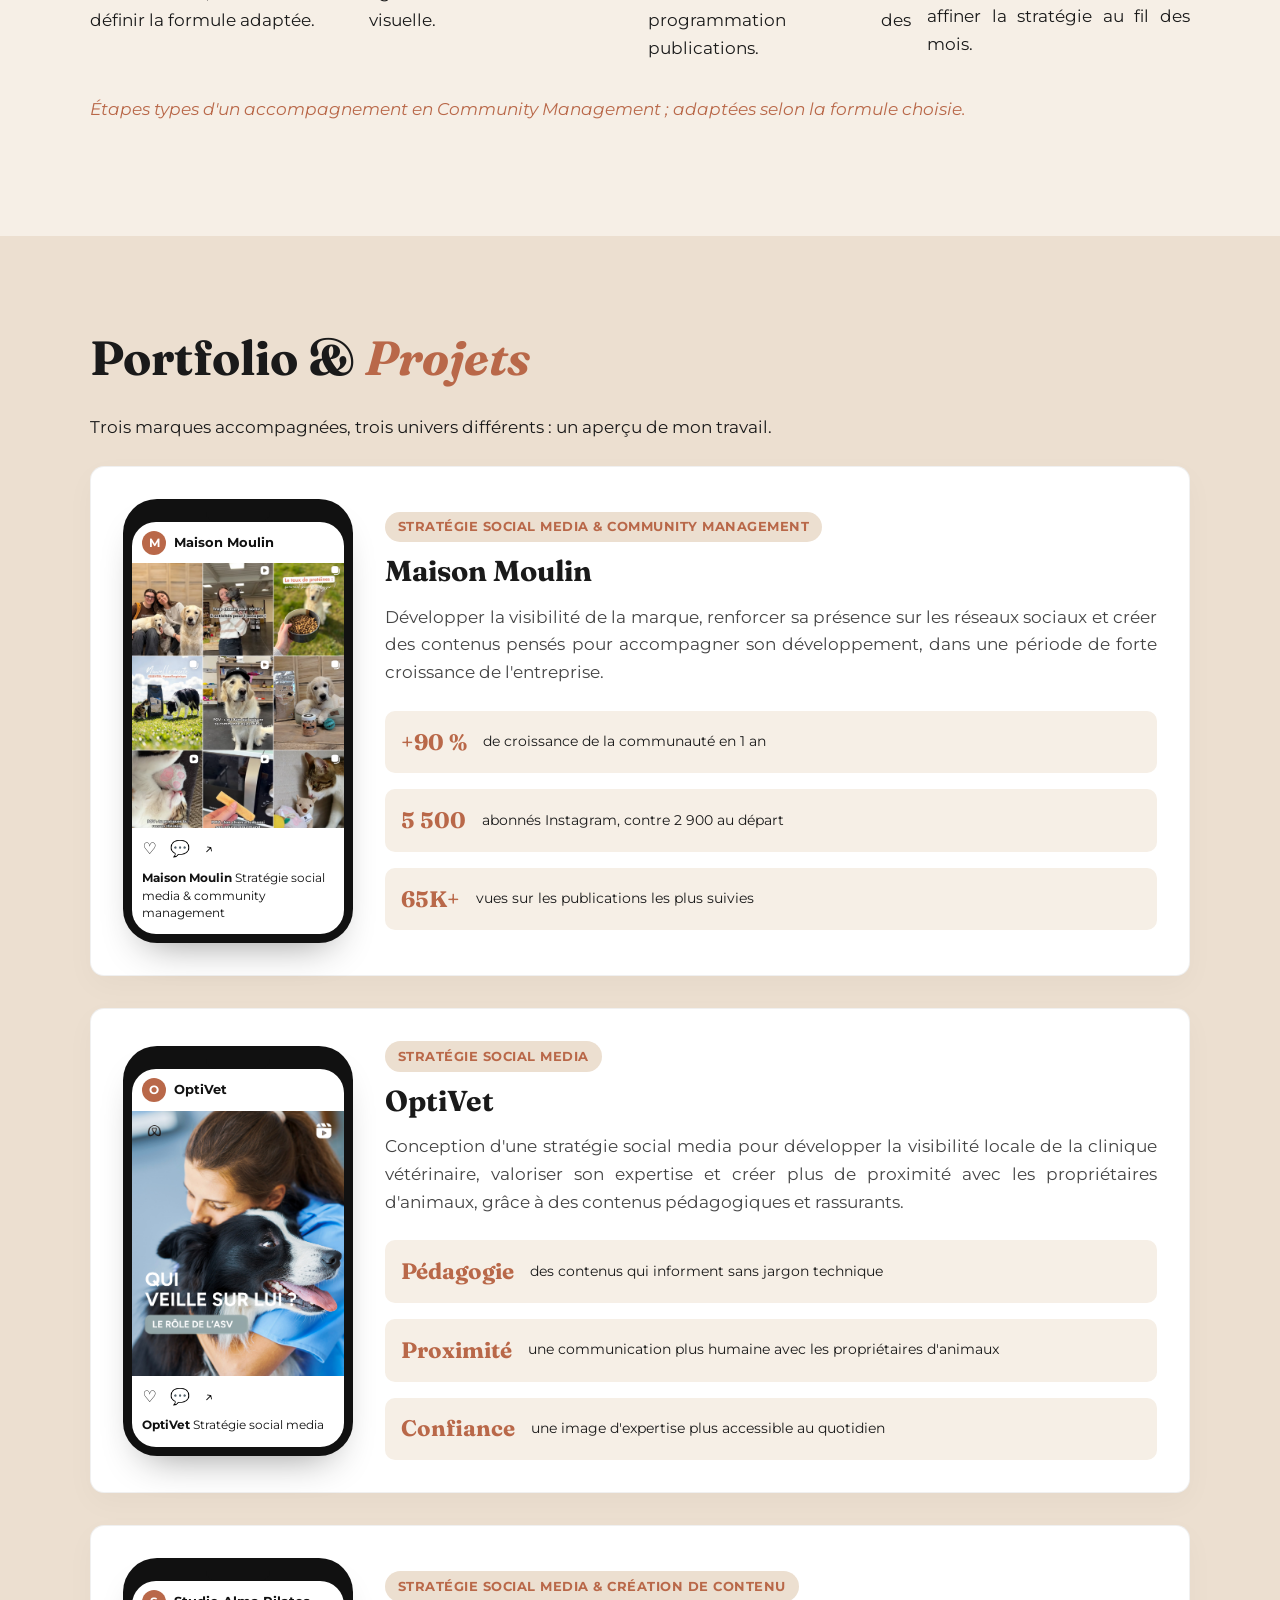
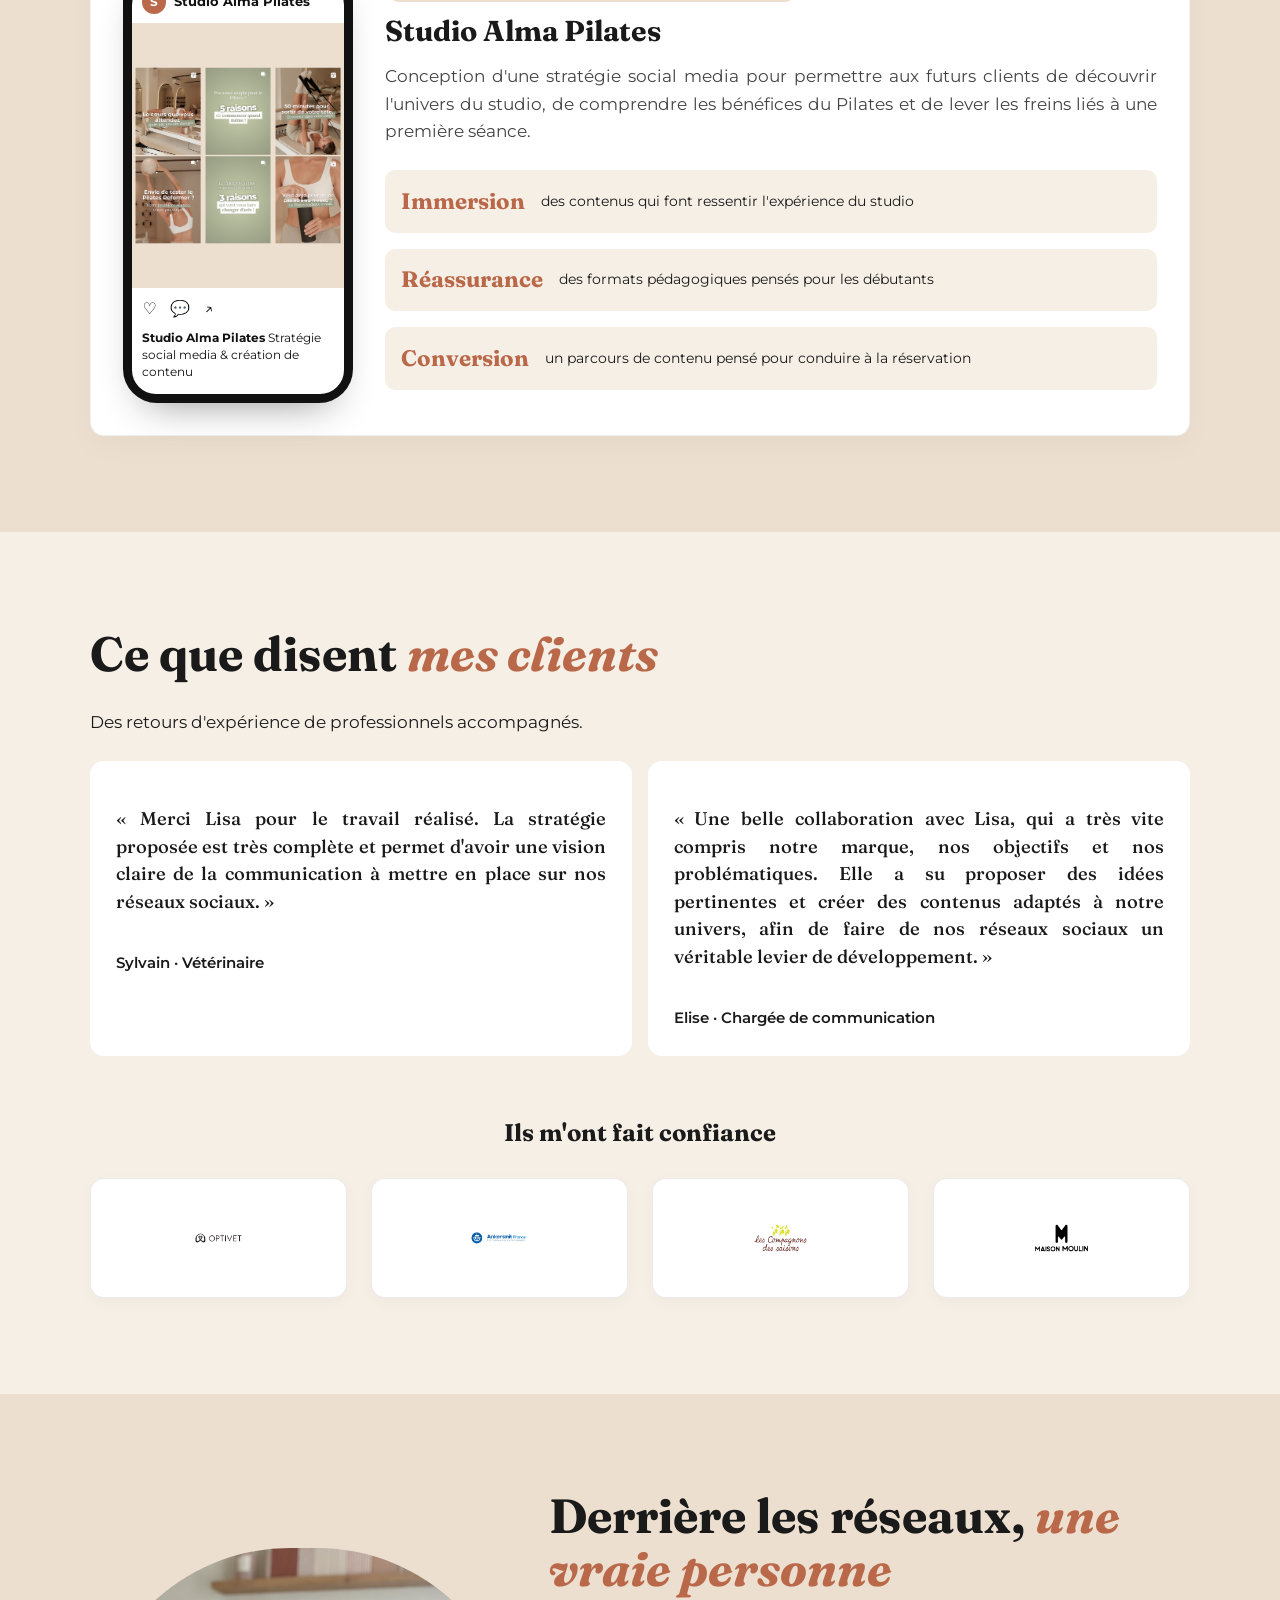
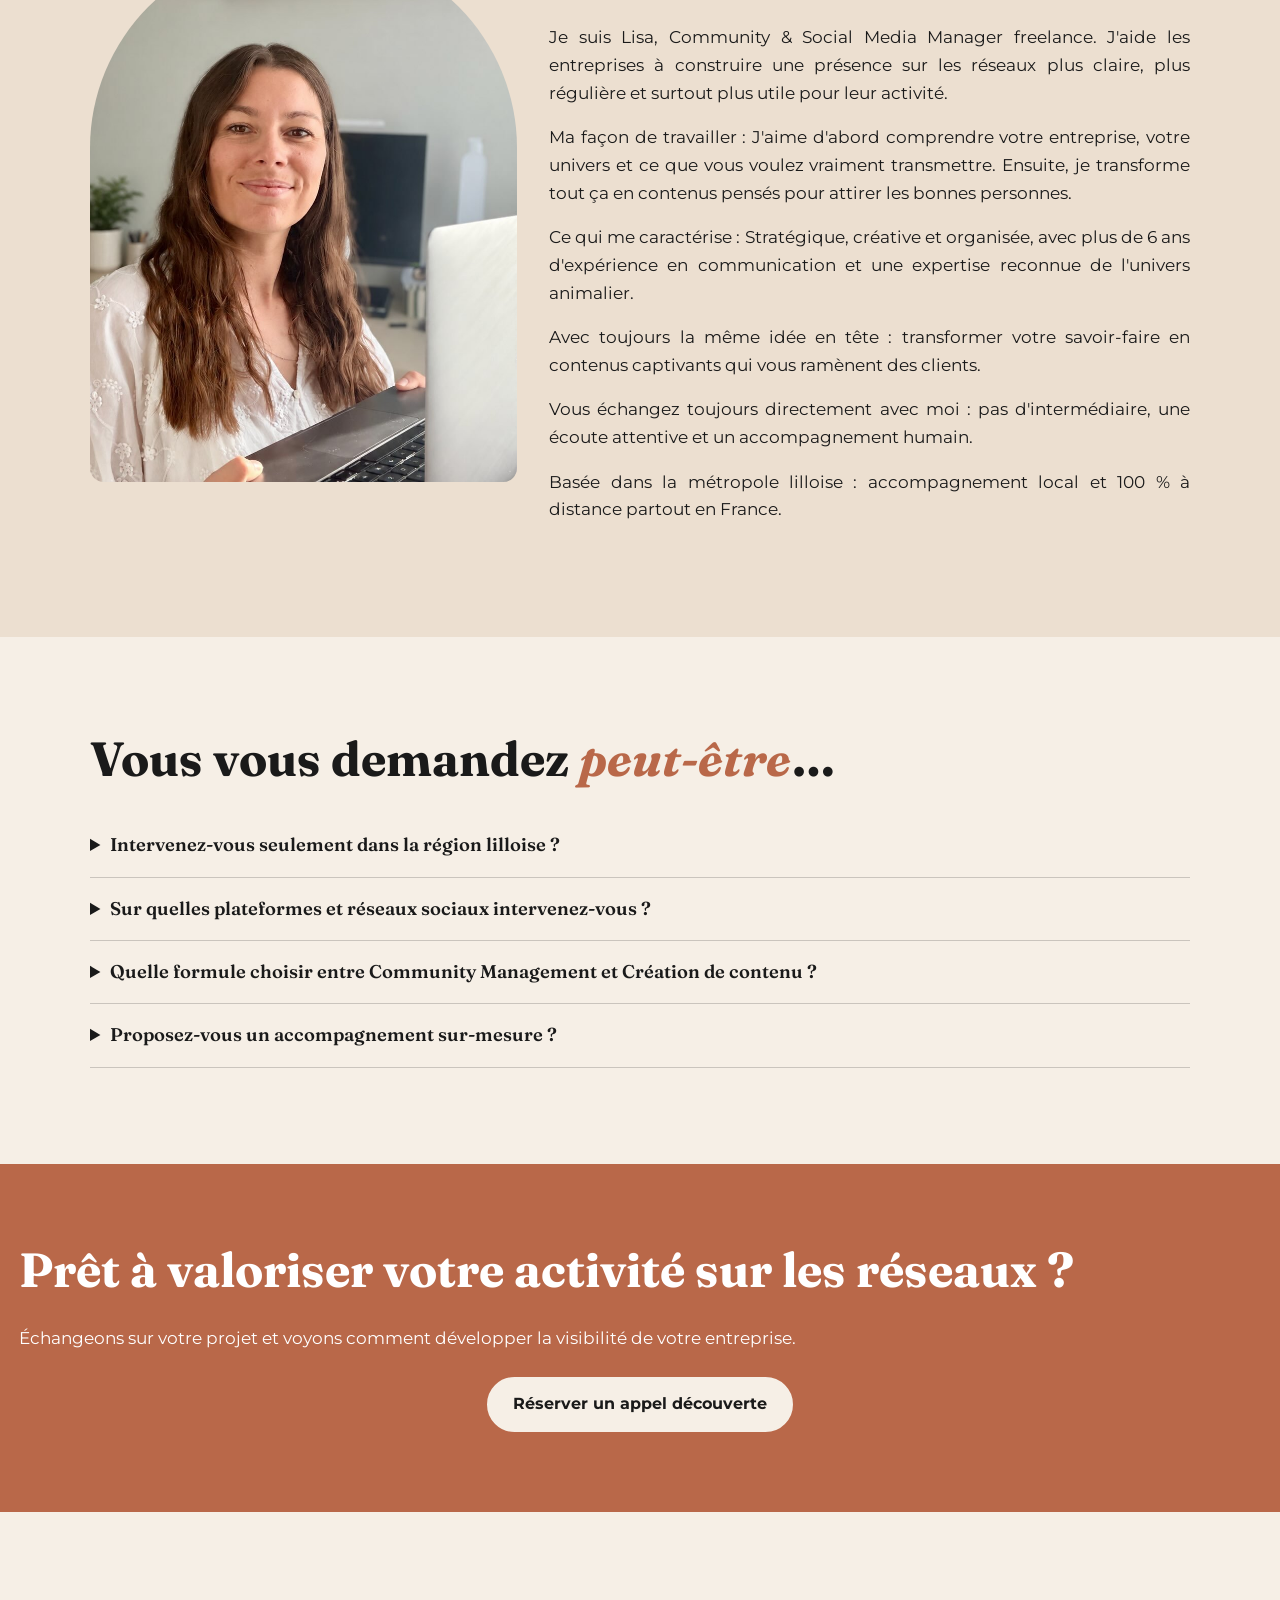
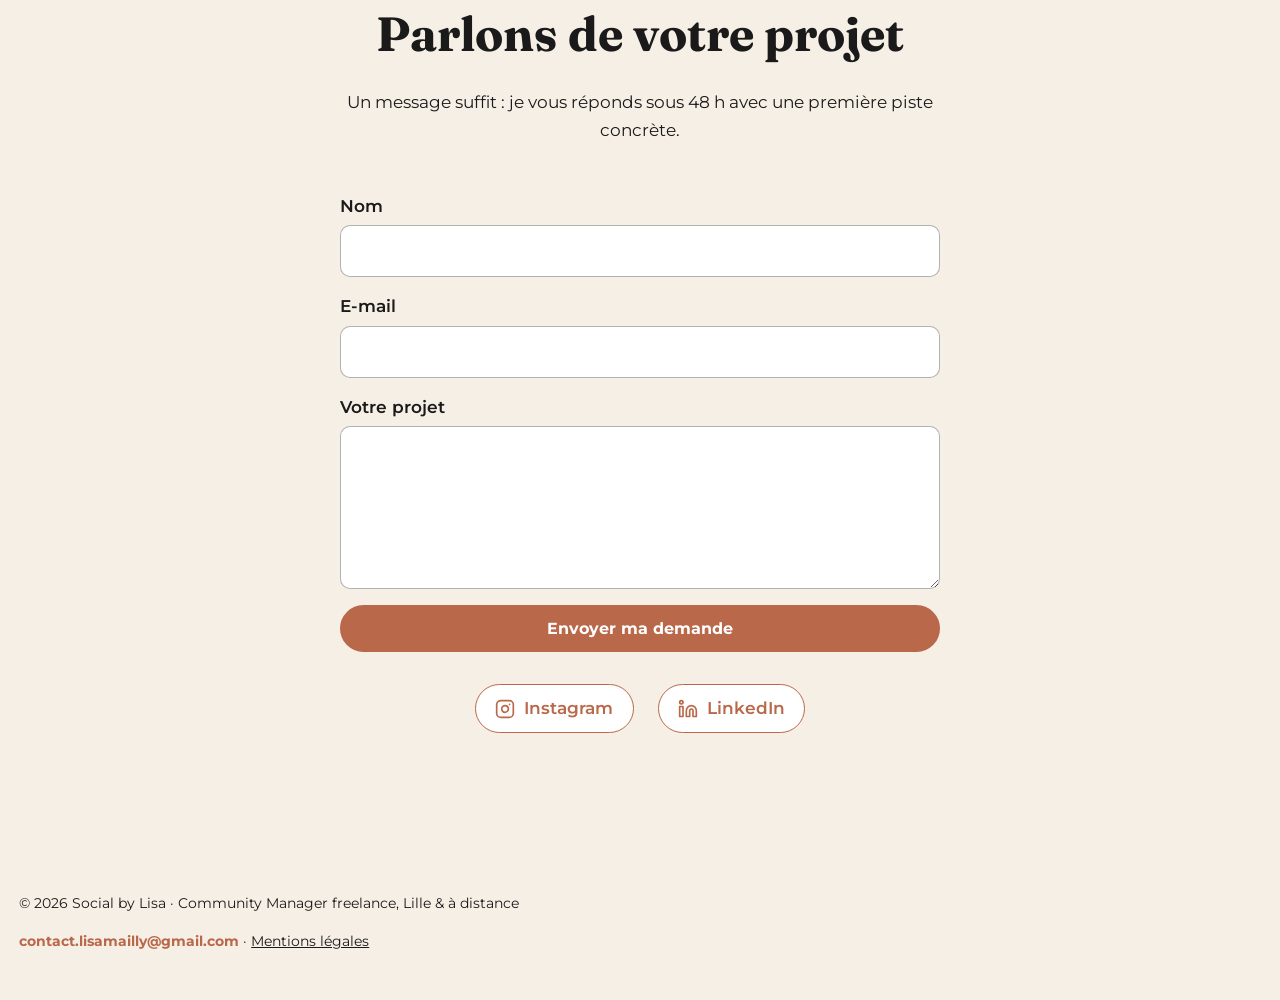
==== commit 1ee1d6c3: "Update index.html" ====
--- a/index.html
+++ b/index.html
@@ -59,6 +59,12 @@
 </div>
 </section>
 </main>
-<footer><p data-k="footer.text"></p><p><a class="footer-mail" data-mail data-k="footer.email"></a></p></footer>
+<footer>
+  <p data-k="footer.text"></p>
+  <p>
+    <a class="footer-mail" data-mail data-k="footer.email"></a> · 
+    <a href="mentions-legales.html" style="color: inherit; text-decoration: underline;">Mentions légales</a>
+  </p>
+</footer>
 <script src="script.js" defer></script>
 </body></html>
--- a/style.css
+++ b/style.css
@@ -1,50 +1,285 @@
-:root{--bg:#f6efe6;--accent:#b96849;--ink:#1a1a1a;--soft:#ecdfd0;--r:14px}
-*{box-sizing:border-box}html{scroll-behavior:smooth}
-body{margin:0;background:var(--bg);color:var(--ink);font:400 1.05rem/1.65 Montserrat,system-ui,sans-serif}
-
-/* Alignement des textes sous les titres en mode justifié plein écran */
+:root {
+  --bg: #f6efe6;
+  --accent: #b96849;
+  --ink: #1a1a1a;
+  --soft: #ecdfd0;
+  --r: 14px;
+}
+
+* {
+  box-sizing: border-box;
+}
+
+html {
+  scroll-behavior: smooth;
+}
+
+body {
+  margin: 0;
+  background: var(--bg);
+  color: var(--ink);
+  font-family: 'Montserrat', system-ui, sans-serif;
+  font-size: 1.05rem;
+  line-height: 1.65;
+}
+
+/* Textes alignés et justifiés */
 p, .intro, .case-desc, .faq p, .about p {
   text-align: justify;
   hyphens: auto;
 }
 
-h1,h2,h3{font-family:Fraunces,Georgia,serif;line-height:1.1;margin:0 0 .6em;text-align:left}
-h1{font-size:clamp(2.3rem,7vw,4.6rem);font-weight:700;max-width:100%}
-h2{font-size:clamp(1.9rem,4.5vw,3rem)}
-h3{font-size:1.35rem}
-a{color:inherit}:focus-visible{outline:3px solid var(--accent);outline-offset:3px}
-.skip{position:absolute;left:-999px}.skip:focus{left:1rem;top:1rem;background:#fff;padding:.5rem;z-index:9}
-.top{position:sticky;top:0;z-index:5;display:flex;justify-content:space-between;align-items:center;padding:.9rem 1.2rem;background:var(--bg);border-bottom:1px solid var(--soft)}
-.logo{font:700 1.25rem Fraunces,serif;text-decoration:none}
-nav ul{list-style:none;margin:0;padding:0;display:none;position:absolute;left:0;right:0;top:100%;background:var(--bg);flex-direction:column;padding:1rem 1.2rem;border-bottom:1px solid var(--soft)}
-nav ul.open{display:flex}nav a{text-decoration:none;font-weight:600;padding:.4rem 0;display:block}nav a:hover{color:var(--accent)}
-.burger{background:none;border:1px solid var(--ink);border-radius:99px;padding:.35rem .9rem;font:inherit;cursor:pointer}
-section{padding:4.5rem 1.2rem}.hero>*{max-width:1100px;margin-left:auto;margin-right:auto}
-.sec{padding-inline:max(1.2rem,calc((100% - 1100px)/2))}
-.hero{padding-top:5rem}.hero>*{max-width:1100px}
-.kicker{color:var(--accent);font-weight:700}.lead{font-size:1.3rem;max-width:100%}
-.pos{max-width:100%;border-left:4px solid var(--accent);padding-left:1rem}.zone{max-width:100%;font-size:.95rem}
-.alt{background:var(--soft)}.intro{max-width:100%;margin:0 0 1.5rem 0}
-.btn{display:inline-block;background:var(--accent);color:#fff;border:2px solid var(--accent);border-radius:99px;padding:.75rem 1.5rem;font:700 1rem Manrope,sans-serif;text-decoration:none;cursor:pointer;transition:transform .2s,background .2s}
-.btn:hover{transform:translateY(-2px);background:#a45a3e}.btn.ghost{background:transparent;color:var(--ink);border-color:var(--ink)}
-
-.packs{display:grid;gap:1rem;grid-template-columns:repeat(auto-fit,minmax(220px,1fr))}
-.pack{background:#fff8;border:1px solid #1a1a1a22;border-radius:var(--r);padding:1.4rem;display:flex;flex-direction:column;gap:.5rem}
-.pack.reco{border:2px solid var(--accent);background:#fff}
-.pack .badge{align-self:flex-start;background:var(--accent);color:#fff;border-radius:99px;padding:.1rem .7rem;font-size:.85rem;font-weight:700}
-.pack p{margin:0;flex:1;white-space:pre-line}
-.sur-mesure{margin-top:3rem;padding:2rem;border-radius:var(--r);background:var(--ink);color:var(--bg)}.sur-mesure .btn{margin-top:.5rem}
-
-.about{display:grid;gap:1.5rem}.values{display:flex;gap:.6rem;flex-wrap:wrap;list-style:none;padding:0}
-.values li{border:1px solid var(--ink);border-radius:99px;padding:.3rem .9rem}
-
-/* Section Contact centrée au milieu de la page */
+h1, h2, h3 {
+  font-family: 'Fraunces', Georgia, serif;
+  line-height: 1.1;
+  margin: 0 0 0.6em;
+  text-align: left;
+}
+
+h1 {
+  font-size: clamp(2.3rem, 7vw, 4.6rem);
+  font-weight: 700;
+  max-width: 100%;
+}
+
+h2 {
+  font-size: clamp(1.9rem, 4.5vw, 3rem);
+}
+
+h3 {
+  font-size: 1.35rem;
+}
+
+a {
+  color: inherit;
+}
+
+:focus-visible {
+  outline: 3px solid var(--accent);
+  outline-offset: 3px;
+}
+
+.skip {
+  position: absolute;
+  left: -999px;
+}
+
+.skip:focus {
+  left: 1rem;
+  top: 1rem;
+  background: #fff;
+  padding: 0.5rem;
+  z-index: 9;
+}
+
+.top {
+  position: sticky;
+  top: 0;
+  z-index: 5;
+  display: flex;
+  justify-content: space-between;
+  align-items: center;
+  padding: 0.9rem 1.2rem;
+  background: var(--bg);
+  border-bottom: 1px solid var(--soft);
+}
+
+.logo {
+  font-family: 'Fraunces', serif;
+  font-weight: 700;
+  font-size: 1.25rem;
+  text-decoration: none;
+}
+
+nav ul {
+  list-style: none;
+  margin: 0;
+  padding: 0;
+  display: none;
+  position: absolute;
+  left: 0;
+  right: 0;
+  top: 100%;
+  background: var(--bg);
+  flex-direction: column;
+  padding: 1rem 1.2rem;
+  border-bottom: 1px solid var(--soft);
+}
+
+nav ul.open {
+  display: flex;
+}
+
+nav a {
+  text-decoration: none;
+  font-weight: 600;
+  padding: 0.4rem 0;
+  display: block;
+}
+
+nav a:hover {
+  color: var(--accent);
+}
+
+.burger {
+  background: none;
+  border: 1px solid var(--ink);
+  border-radius: 99px;
+  padding: 0.35rem 0.9rem;
+  font: inherit;
+  cursor: pointer;
+}
+
+section {
+  padding: 4.5rem 1.2rem;
+}
+
+.hero > * {
+  max-width: 1100px;
+  margin-left: auto;
+  margin-right: auto;
+}
+
+.sec {
+  padding-inline: max(1.2rem, calc((100% - 1100px) / 2));
+}
+
+.hero {
+  padding-top: 5rem;
+}
+
+.kicker {
+  color: var(--accent);
+  font-weight: 700;
+}
+
+.lead {
+  font-size: 1.3rem;
+  max-width: 100%;
+}
+
+.pos {
+  max-width: 100%;
+  border-left: 4px solid var(--accent);
+  padding-left: 1rem;
+}
+
+.zone {
+  max-width: 100%;
+  font-size: 0.95rem;
+}
+
+.alt {
+  background: var(--soft);
+}
+
+.intro {
+  max-width: 100%;
+  margin: 0 0 1.5rem 0;
+}
+
+.btn {
+  display: inline-block;
+  background: var(--accent);
+  color: #fff;
+  border: 2px solid var(--accent);
+  border-radius: 99px;
+  padding: 0.75rem 1.5rem;
+  font-family: 'Montserrat', sans-serif;
+  font-weight: 700;
+  font-size: 1rem;
+  text-decoration: none;
+  cursor: pointer;
+  transition: transform 0.2s, background 0.2s;
+}
+
+.btn:hover {
+  transform: translateY(-2px);
+  background: #a45a3e;
+}
+
+.btn.ghost {
+  background: transparent;
+  color: var(--ink);
+  border-color: var(--ink);
+}
+
+.packs {
+  display: grid;
+  gap: 1rem;
+  grid-template-columns: repeat(auto-fit, minmax(220px, 1fr));
+}
+
+.pack {
+  background: #fff8;
+  border: 1px solid #1a1a1a22;
+  border-radius: var(--r);
+  padding: 1.4rem;
+  display: flex;
+  flex-direction: column;
+  gap: 0.5rem;
+}
+
+.pack.reco {
+  border: 2px solid var(--accent);
+  background: #fff;
+}
+
+.pack .badge {
+  align-self: flex-start;
+  background: var(--accent);
+  color: #fff;
+  border-radius: 99px;
+  padding: 0.1rem 0.7rem;
+  font-size: 0.85rem;
+  font-weight: 700;
+}
+
+.pack p {
+  margin: 0;
+  flex: 1;
+  white-space: pre-line;
+}
+
+.sur-mesure {
+  margin-top: 3rem;
+  padding: 2rem;
+  border-radius: var(--r);
+  background: var(--ink);
+  color: var(--bg);
+}
+
+.sur-mesure .btn {
+  margin-top: 0.5rem;
+}
+
+.about {
+  display: grid;
+  gap: 1.5rem;
+}
+
+.values {
+  display: flex;
+  gap: 0.6rem;
+  flex-wrap: wrap;
+  list-style: none;
+  padding: 0;
+}
+
+.values li {
+  border: 1px solid var(--ink);
+  border-radius: 99px;
+  padding: 0.3rem 0.9rem;
+}
+
+/* Section Contact centrée */
 .center-contact {
   display: flex;
   justify-content: center;
   align-items: center;
   text-align: center;
 }
+
 .contact-box {
   max-width: 600px;
   width: 100%;
@@ -53,12 +288,11 @@
   flex-direction: column;
   align-items: center;
 }
-.contact-box h2 {
+
+.contact-box h2, .contact-box .intro {
   text-align: center;
 }
-.contact-box .intro {
-  text-align: center;
-}
+
 .form {
   display: grid;
   gap: 1rem;
@@ -66,21 +300,23 @@
   margin: 1.5rem 0 0 0;
   text-align: left;
 }
+
 .form label {
   display: grid;
-  gap: .3rem;
+  gap: 0.3rem;
   font-weight: 600;
 }
+
 input, textarea {
   font: inherit;
-  padding: .7rem;
+  padding: 0.7rem;
   border: 1px solid #1a1a1a55;
   border-radius: 10px;
   background: #fff;
   width: 100%;
 }
 
-/* Logos Réseaux Sociaux Cliquables */
+/* Logos Réseaux Sociaux */
 .socials {
   list-style: none;
   display: flex;
@@ -89,88 +325,242 @@
   margin-top: 2rem;
   justify-content: center;
 }
+
 .social-link {
   display: inline-flex;
   align-items: center;
-  gap: .6rem;
-  padding: .6rem 1.2rem;
+  gap: 0.6rem;
+  padding: 0.6rem 1.2rem;
   background: #fff;
   border: 1px solid var(--accent);
   border-radius: 99px;
   text-decoration: none;
   font-weight: 600;
   color: var(--accent);
-  transition: all .2s ease;
-}
+  transition: all 0.2s ease;
+}
+
 .social-link:hover {
   background: var(--accent);
   color: #fff;
   transform: translateY(-2px);
 }
+
 .social-link svg {
   width: 20px;
   height: 20px;
 }
 
-footer{padding:2rem 1.2rem;text-align:center;font-size:.9rem}
-footer .footer-mail{color:var(--accent);font-weight:700;text-decoration:none}
-
-em{font-style:italic;color:var(--accent)}
-.top{gap:1rem}.logo{display:flex;align-items:center;gap:.6rem}.logo img{height:52px;width:auto}
-.btn.small{padding:.5rem 1.1rem;font-size:.9rem;display:none}
-.hero{padding-top:3rem}.hero-in{max-width:1200px;margin:0 auto;display:grid;gap:2.5rem;align-items:center}
-.photo{margin:0;border-radius:200px 200px var(--r) var(--r);overflow:hidden;background:var(--soft);max-width:420px;justify-self:center}
-.photo img{display:block;width:100%;height:auto;aspect-ratio:4/5;object-fit:cover}
-.marquee{overflow:hidden;background:var(--ink);color:var(--bg);padding:1rem 0;white-space:nowrap}
-.marquee div{display:inline-flex;gap:2.5rem;animation:mq 40s linear infinite;font:500 1.2rem Fraunces,serif;padding-left:2.5rem}
-.marquee span::after{content:"✦";color:var(--accent);margin-left:2.5rem}
-@keyframes mq{to{transform:translateX(-50%)}}
-.steps{list-style:none;counter-reset:s;padding:0;display:grid;gap:1rem;grid-template-columns:repeat(auto-fit,minmax(220px,1fr))}
-.steps li{counter-increment:s;border-top:2px solid var(--ink);padding-top:1rem}
-.steps li::before{content:counter(s);font:700 2.4rem Fraunces,serif;color:var(--accent)}
-.reviews{display:grid;gap:1rem;grid-template-columns:repeat(auto-fit,minmax(260px,1fr))}
-.review{margin:0;background:#fff;border-radius:var(--r);padding:1.6rem;display:flex;flex-direction:column;gap:1rem;position:relative}
-.review blockquote{margin:0;font:500 1.15rem/1.5 Fraunces,serif}.review figcaption{font-weight:600;font-size:.95rem}
-.tag{align-self:flex-start;background:var(--soft);border:1px dashed var(--accent);border-radius:99px;padding:.1rem .7rem;font-size:.8rem}
-
-/* Section Logos Partenaires sous les avis */
+footer {
+  padding: 2rem 1.2rem;
+  text-align: center;
+  font-size: 0.9rem;
+}
+
+footer .footer-mail {
+  color: var(--accent);
+  font-weight: 700;
+  text-decoration: none;
+}
+
+em {
+  font-style: italic;
+  color: var(--accent);
+}
+
+.top {
+  gap: 1rem;
+}
+
+.logo {
+  display: flex;
+  align-items: center;
+  gap: 0.6rem;
+}
+
+.logo img {
+  height: 52px;
+  width: auto;
+}
+
+.btn.small {
+  padding: 0.5rem 1.1rem;
+  font-size: 0.9rem;
+  display: none;
+}
+
+.hero {
+  padding-top: 3rem;
+}
+
+.hero-in {
+  max-width: 1200px;
+  margin: 0 auto;
+  display: grid;
+  gap: 2.5rem;
+  align-items: center;
+}
+
+.photo {
+  margin: 0;
+  border-radius: 200px 200px var(--r) var(--r);
+  overflow: hidden;
+  background: var(--soft);
+  max-width: 420px;
+  justify-self: center;
+}
+
+.photo img {
+  display: block;
+  width: 100%;
+  height: auto;
+  aspect-ratio: 4/5;
+  object-fit: cover;
+}
+
+.marquee {
+  overflow: hidden;
+  background: var(--ink);
+  color: var(--bg);
+  padding: 1rem 0;
+  white-space: nowrap;
+}
+
+.marquee div {
+  display: inline-flex;
+  gap: 2.5rem;
+  animation: mq 40s linear infinite;
+  font-family: 'Fraunces', serif;
+  font-weight: 500;
+  font-size: 1.2rem;
+  padding-left: 2.5rem;
+}
+
+.marquee span::after {
+  content: "✦";
+  color: var(--accent);
+  margin-left: 2.5rem;
+}
+
+@keyframes mq {
+  to { transform: translateX(-50%); }
+}
+
+.steps {
+  list-style: none;
+  counter-reset: s;
+  padding: 0;
+  display: grid;
+  gap: 1rem;
+  grid-template-columns: repeat(auto-fit, minmax(220px, 1fr));
+}
+
+.steps li {
+  counter-increment: s;
+  border-top: 2px solid var(--ink);
+  padding-top: 1rem;
+}
+
+.steps li::before {
+  content: counter(s);
+  font-family: 'Fraunces', serif;
+  font-weight: 700;
+  font-size: 2.4rem;
+  color: var(--accent);
+}
+
+.reviews {
+  display: grid;
+  gap: 1rem;
+  grid-template-columns: repeat(auto-fit, minmax(260px, 1fr));
+}
+
+.review {
+  margin: 0;
+  background: #fff;
+  border-radius: var(--r);
+  padding: 1.6rem;
+  display: flex;
+  flex-direction: column;
+  gap: 1rem;
+  position: relative;
+}
+
+.review blockquote {
+  margin: 0;
+  font-family: 'Fraunces', serif;
+  font-weight: 500;
+  font-size: 1.15rem;
+  line-height: 1.5;
+}
+
+.review figcaption {
+  font-weight: 600;
+  font-size: 0.95rem;
+}
+
+.tag {
+  align-self: flex-start;
+  background: var(--soft);
+  border: 1px dashed var(--accent);
+  border-radius: 99px;
+  padding: 0.1rem 0.7rem;
+  font-size: 0.8rem;
+}
+
+/* Section Logos Partenaires Agrandis */
 .partners-block {
-  margin-top: 3.5rem;
+  margin-top: 4rem;
   text-align: center;
 }
+
 .partners-title {
-  font-size: 1.4rem;
-  margin-bottom: 1.5rem;
+  font-size: 1.5rem;
+  margin-bottom: 2rem;
   text-align: center;
 }
+
 .partners-grid {
   display: grid;
-  grid-template-columns: repeat(auto-fit, minmax(130px, 1fr));
-  gap: 1.2rem;
+  grid-template-columns: repeat(auto-fit, minmax(180px, 1fr));
+  gap: 1.5rem;
   align-items: center;
   justify-content: center;
 }
+
 .partner-item {
   background: #fff;
-  border-radius: 10px;
-  padding: 1rem;
-  height: 80px;
+  border-radius: var(--r);
+  padding: 1.2rem;
+  height: 120px;
   display: flex;
   align-items: center;
   justify-content: center;
   border: 1px solid #1a1a1a15;
   font-weight: 600;
   color: var(--accent);
-  font-size: .85rem;
-}
+  font-size: 1rem;
+  box-shadow: 0 4px 15px rgba(0,0,0,0.03);
+  transition: transform 0.2s ease, box-shadow 0.2s ease;
+}
+
+.partner-item:hover {
+  transform: translateY(-3px);
+  box-shadow: 0 8px 20px rgba(0,0,0,0.06);
+}
+
 .partner-item img {
-  max-width: 100%;
-  max-height: 100%;
+  max-width: 92%;
+  max-height: 92%;
   object-fit: contain;
 }
 
 /* Portfolio Moderne */
-.cases{display:grid;gap:2rem}
+.cases {
+  display: grid;
+  gap: 2rem;
+}
+
 .case-modern {
   background: #fff;
   border-radius: var(--r);
@@ -180,62 +570,241 @@
   box-shadow: 0 10px 30px rgba(0,0,0,0.03);
   border: 1px solid #1a1a1a10;
 }
+
 .tag-badge {
   display: inline-block;
   background: var(--soft);
   color: var(--accent);
   font-weight: 700;
-  font-size: .8rem;
-  padding: .3rem .8rem;
+  font-size: 0.8rem;
+  padding: 0.3rem 0.8rem;
   border-radius: 99px;
-  margin-bottom: .8rem;
+  margin-bottom: 0.8rem;
   text-transform: uppercase;
-  letter-spacing: .5px;
-}
+  letter-spacing: 0.5px;
+}
+
 .case-title {
   font-size: 1.8rem;
   margin: 0 0 1rem 0;
-  position: relative;
-}
+}
+
 .case-desc {
   color: #444;
 }
-.case-stats{list-style:none;padding:0;margin:1.5rem 0 0;display:grid;gap:1rem}
-.case-stats li{display:grid;grid-template-columns:auto 1fr;gap:1rem;align-items:center;background:var(--bg);padding:.8rem 1rem;border-radius:10px}
-.case-stats strong{font:700 1.4rem Fraunces,serif;color:var(--accent);white-space:nowrap}
-.case-stats span{font-size:.9rem}
-
-.about{max-width:1100px;margin:0 auto;display:grid;gap:2rem;align-items:center}.about>*{max-width:none}
-.faq{max-width:100%;margin:1.5rem auto 0 0}
-.faq details{border-bottom:1px solid #1a1a1a33;padding:1rem 0}.faq summary{cursor:pointer;font:600 1.15rem Fraunces,serif}
-.faq p{margin:.6rem 0 0}
-.band{background:var(--accent);color:#fff;text-align:center;padding:5rem 1.2rem}
-.band h2{max-width:100%;margin-inline:auto}.band p{max-width:100%;margin:0 auto 1.5rem}
-.btn.light{background:var(--bg);color:var(--ink);border-color:var(--bg)}.band em{color:var(--ink)}
-.sur-mesure em{color:var(--bg)}.sec>.values,.sec>.faq{margin-left:auto;margin-right:auto}
-
-.phone{width:230px;margin:0 auto;background:#111;border-radius:34px;padding:9px;box-shadow:0 20px 40px -22px #0007}
-.phone-notch{width:64px;height:14px;background:#111;border-radius:0 0 10px 10px;margin:0 auto}
-.phone-screen{background:#fff;border-radius:24px;overflow:hidden}
-.ig-header{display:flex;align-items:center;gap:.5rem;padding:.55rem .65rem}
-.ig-avatar{width:24px;height:24px;border-radius:50%;background:var(--accent);color:#fff;display:flex;align-items:center;justify-content:center;font:700 .75rem Manrope,sans-serif;flex:none}
-.ig-name{font-weight:700;font-size:.8rem;color:#111}
-.ig-photo{width:100%;aspect-ratio:4/5;object-fit:cover;background:var(--soft);display:block}
-.ig-actions{padding:.5rem .65rem 0;font-size:1rem;letter-spacing:.3rem;color:#111}
-.ig-caption{padding:.4rem .65rem .8rem;font-size:.78rem;color:#111;line-height:1.4;text-align:left}
-
-@media(min-width:760px){
-  .case-modern{grid-template-columns:230px 1fr;align-items:center}
-}
-@media(min-width:860px){
-  .btn.small{display:inline-block}
-  .hero-in{grid-template-columns:1.25fr .75fr}
-  .about{grid-template-columns:.8fr 1.2fr}
-  .burger{display:none}
-  nav ul{display:flex!important;position:static;flex-direction:row;gap:1.6rem;padding:0;border:0}
-  section{padding:6rem 2rem}
-}
-@media(prefers-reduced-motion:reduce){
-  *{transition:none!important;scroll-behavior:auto!important}
-  .marquee div{animation:none}
-}
+
+.case-stats {
+  list-style: none;
+  padding: 0;
+  margin: 1.5rem 0 0;
+  display: grid;
+  gap: 1rem;
+}
+
+.case-stats li {
+  display: grid;
+  grid-template-columns: auto 1fr;
+  gap: 1rem;
+  align-items: center;
+  background: var(--bg);
+  padding: 0.8rem 1rem;
+  border-radius: 10px;
+}
+
+.case-stats strong {
+  font-family: 'Fraunces', serif;
+  font-weight: 700;
+  font-size: 1.4rem;
+  color: var(--accent);
+  white-space: nowrap;
+}
+
+.case-stats span {
+  font-size: 0.9rem;
+}
+
+.about {
+  max-width: 1100px;
+  margin: 0 auto;
+  display: grid;
+  gap: 2rem;
+  align-items: center;
+}
+
+.about > * {
+  max-width: none;
+}
+
+.faq {
+  max-width: 100%;
+  margin: 1.5rem auto 0 0;
+}
+
+.faq details {
+  border-bottom: 1px solid #1a1a1a33;
+  padding: 1rem 0;
+}
+
+.faq summary {
+  cursor: pointer;
+  font-family: 'Fraunces', serif;
+  font-weight: 600;
+  font-size: 1.15rem;
+}
+
+.faq p {
+  margin: 0.6rem 0 0;
+}
+
+.band {
+  background: var(--accent);
+  color: #fff;
+  text-align: center;
+  padding: 5rem 1.2rem;
+}
+
+.band h2 {
+  max-width: 100%;
+  margin-inline: auto;
+}
+
+.band p {
+  max-width: 100%;
+  margin: 0 auto 1.5rem;
+}
+
+.btn.light {
+  background: var(--bg);
+  color: var(--ink);
+  border-color: var(--bg);
+}
+
+.band em {
+  color: var(--ink);
+}
+
+.sur-mesure em {
+  color: var(--bg);
+}
+
+.sec > .values, .sec > .faq {
+  margin-left: auto;
+  margin-right: auto;
+}
+
+.phone {
+  width: 230px;
+  margin: 0 auto;
+  background: #111;
+  border-radius: 34px;
+  padding: 9px;
+  box-shadow: 0 20px 40px -22px #0007;
+}
+
+.phone-notch {
+  width: 64px;
+  height: 14px;
+  background: #111;
+  border-radius: 0 0 10px 10px;
+  margin: 0 auto;
+}
+
+.phone-screen {
+  background: #fff;
+  border-radius: 24px;
+  overflow: hidden;
+}
+
+.ig-header {
+  display: flex;
+  align-items: center;
+  gap: 0.5rem;
+  padding: 0.55rem 0.65rem;
+}
+
+.ig-avatar {
+  width: 24px;
+  height: 24px;
+  border-radius: 50%;
+  background: var(--accent);
+  color: #fff;
+  display: flex;
+  align-items: center;
+  justify-content: center;
+  font-family: 'Montserrat', sans-serif;
+  font-weight: 700;
+  font-size: 0.75rem;
+  flex: none;
+}
+
+.ig-name {
+  font-weight: 700;
+  font-size: 0.8rem;
+  color: #111;
+}
+
+.ig-photo {
+  width: 100%;
+  aspect-ratio: 4/5;
+  object-fit: cover;
+  background: var(--soft);
+  display: block;
+}
+
+.ig-actions {
+  padding: 0.5rem 0.65rem 0;
+  font-size: 1rem;
+  letter-spacing: 0.3rem;
+  color: #111;
+}
+
+.ig-caption {
+  padding: 0.4rem 0.65rem 0.8rem;
+  font-size: 0.78rem;
+  color: #111;
+  line-height: 1.4;
+  text-align: left;
+}
+
+@media(min-width: 760px) {
+  .case-modern {
+    grid-template-columns: 230px 1fr;
+    align-items: center;
+  }
+}
+
+@media(min-width: 860px) {
+  .btn.small {
+    display: inline-block;
+  }
+  .hero-in {
+    grid-template-columns: 1.25fr 0.75fr;
+  }
+  .about {
+    grid-template-columns: 0.8fr 1.2fr;
+  }
+  .burger {
+    display: none;
+  }
+  nav ul {
+    display: flex !important;
+    position: static;
+    flex-direction: row;
+    gap: 1.6rem;
+    padding: 0;
+    border: 0;
+  }
+  section {
+    padding: 6rem 2rem;
+  }
+}
+
+@media(prefers-reduced-motion: reduce) {
+  * {
+    transition: none !important;
+    scroll-behavior: auto !important;
+  }
+  .marquee div {
+    animation: none;
+  }
+}
